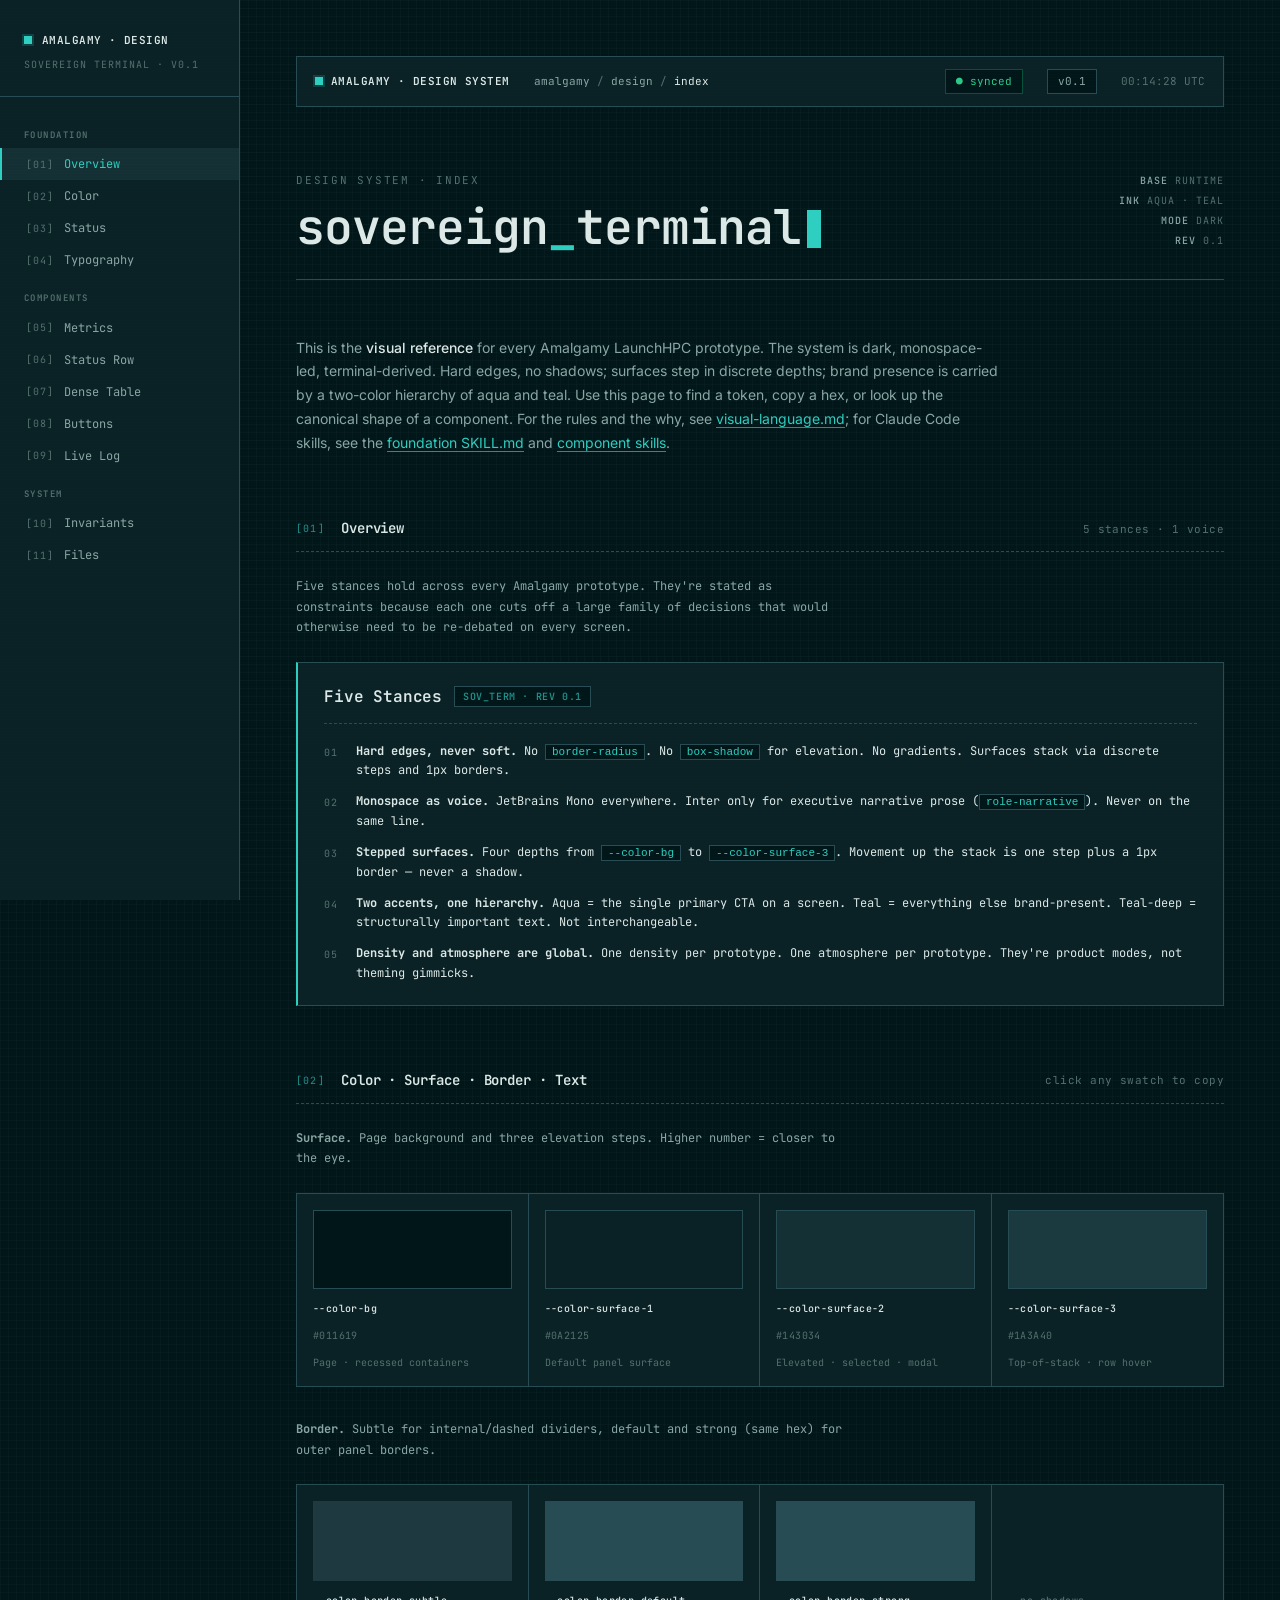
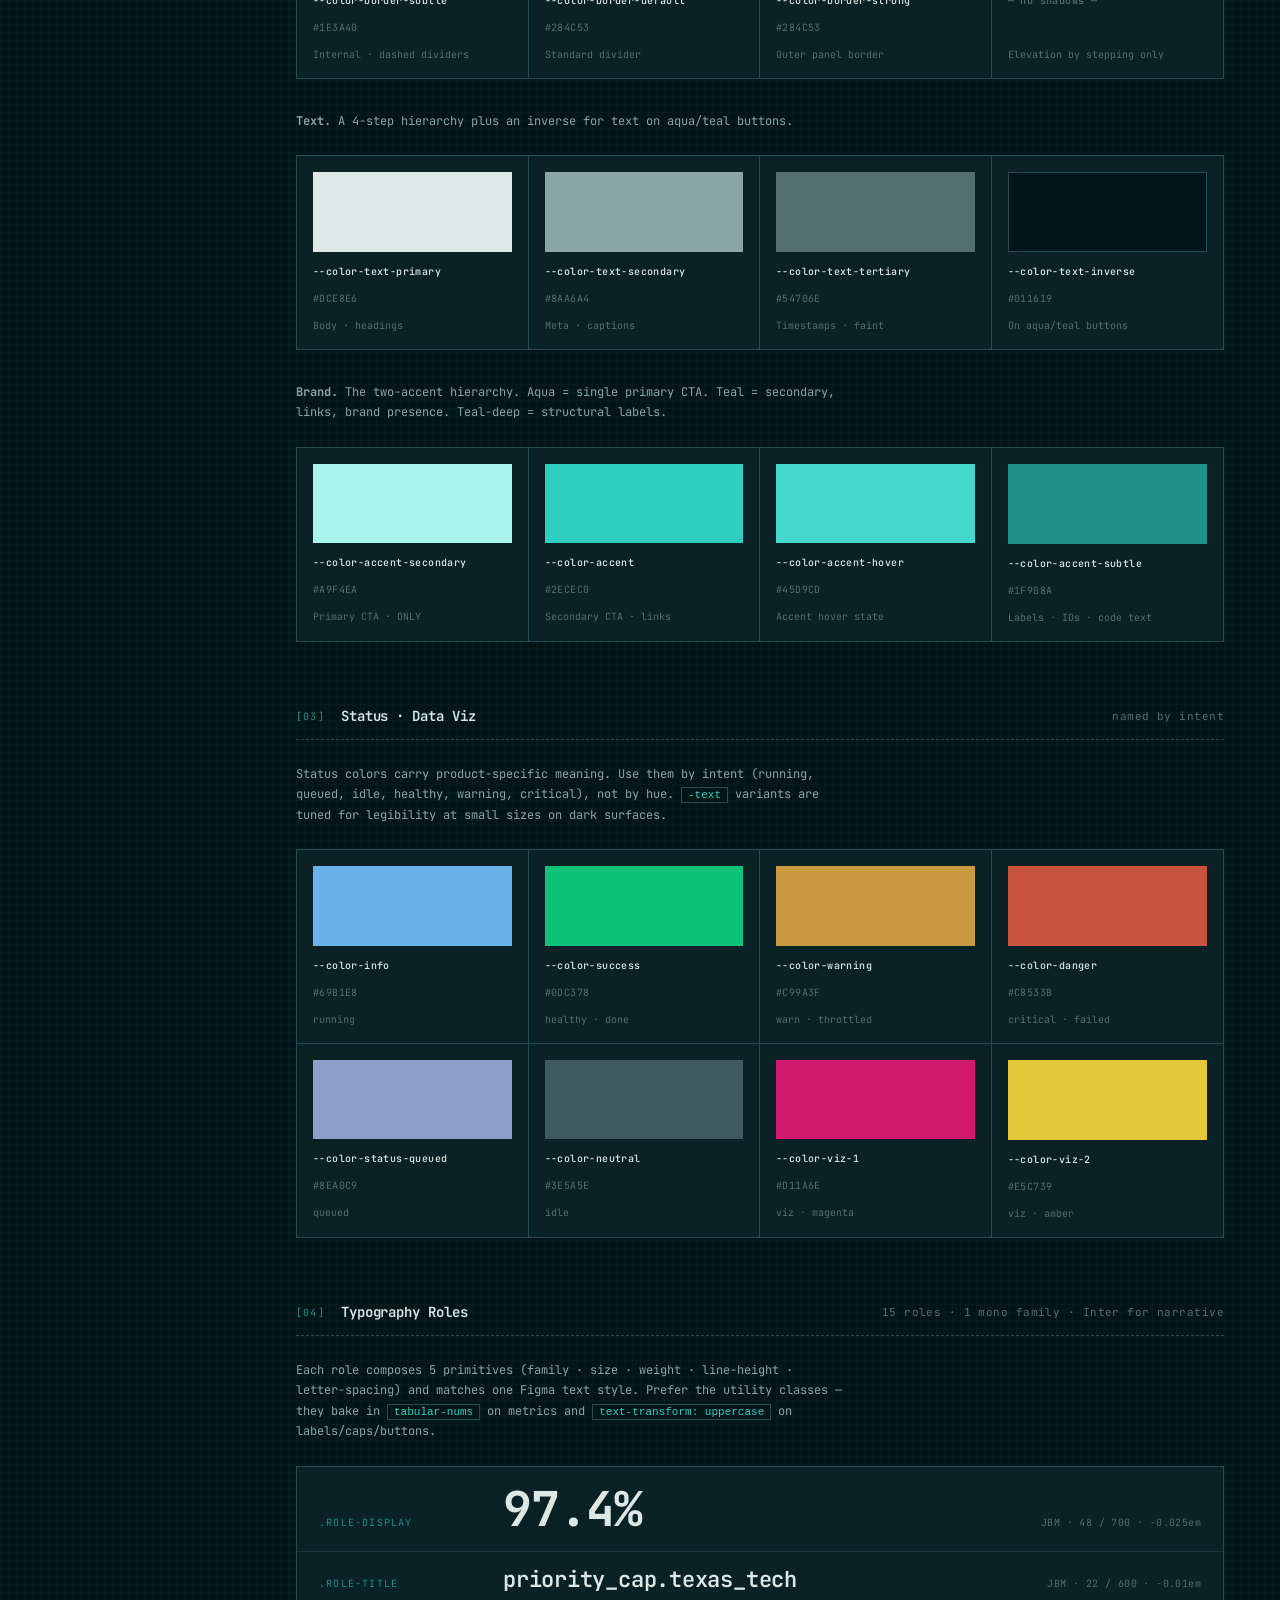
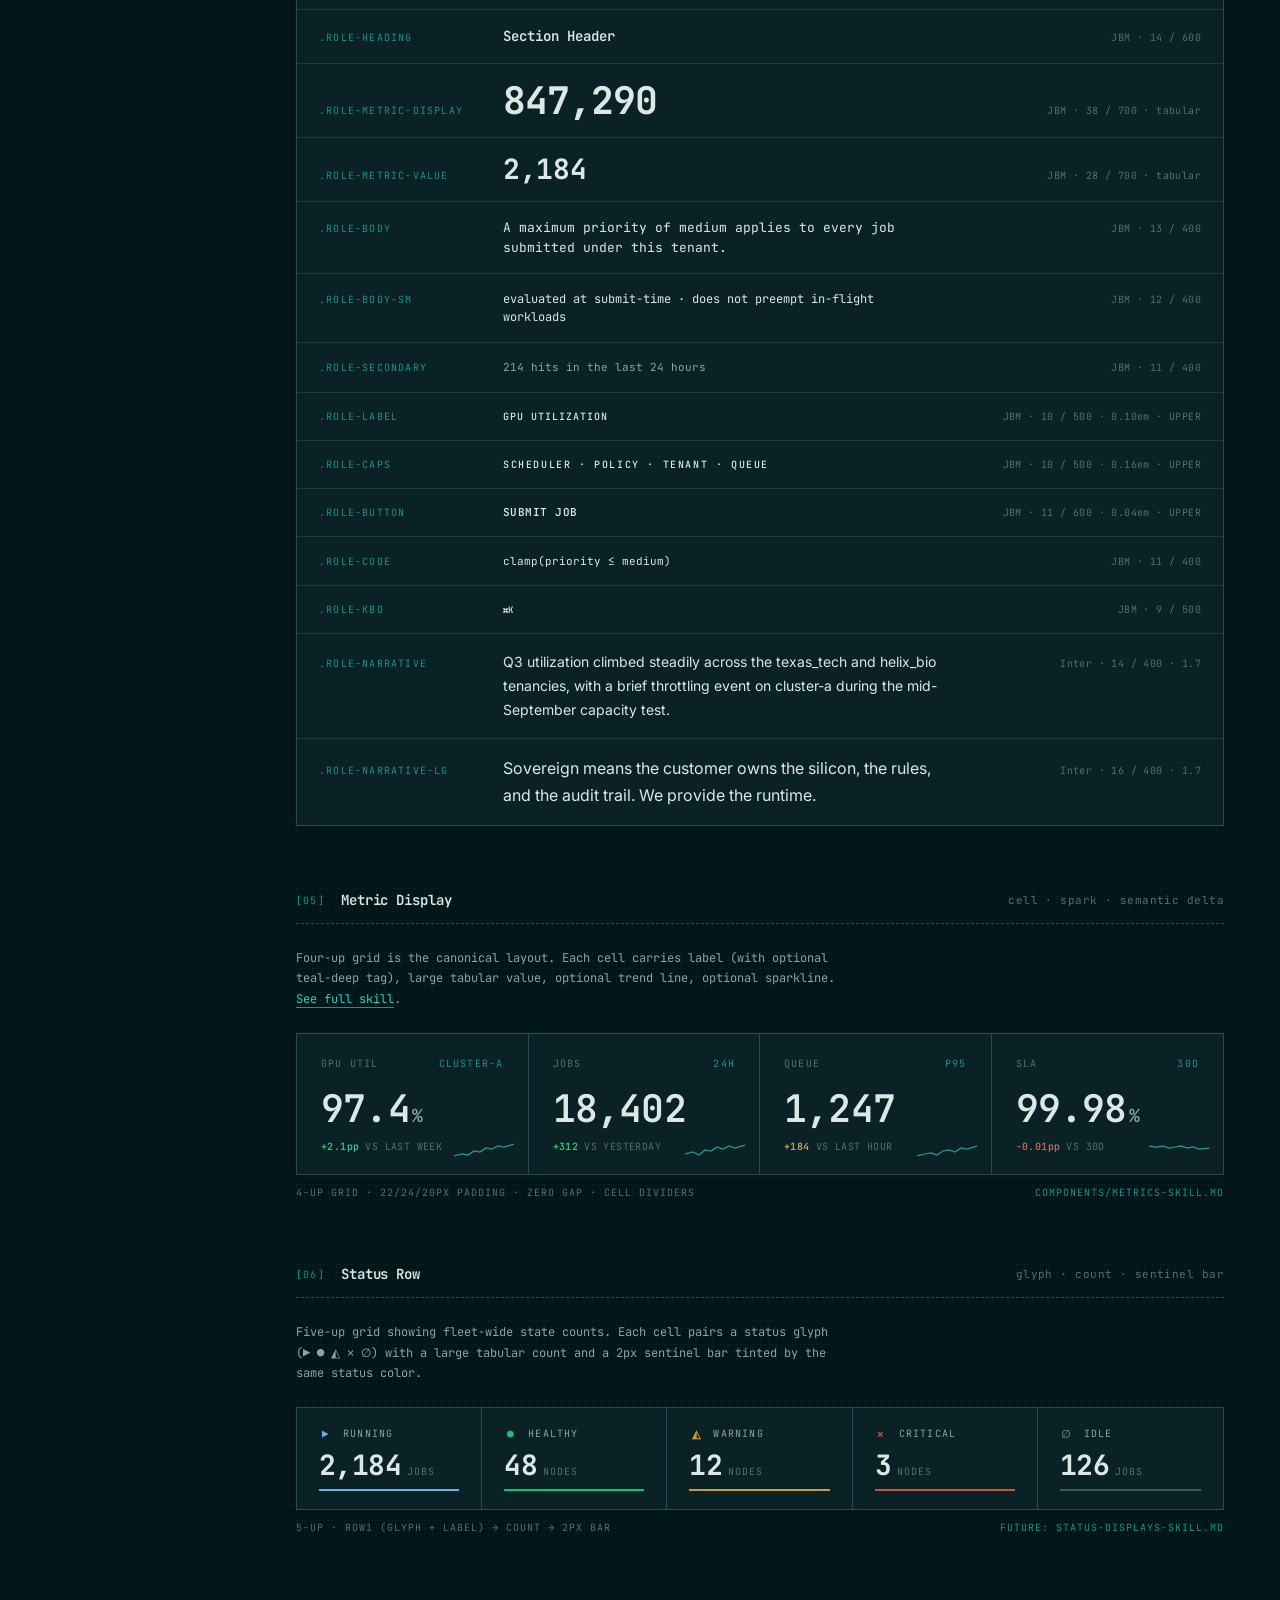
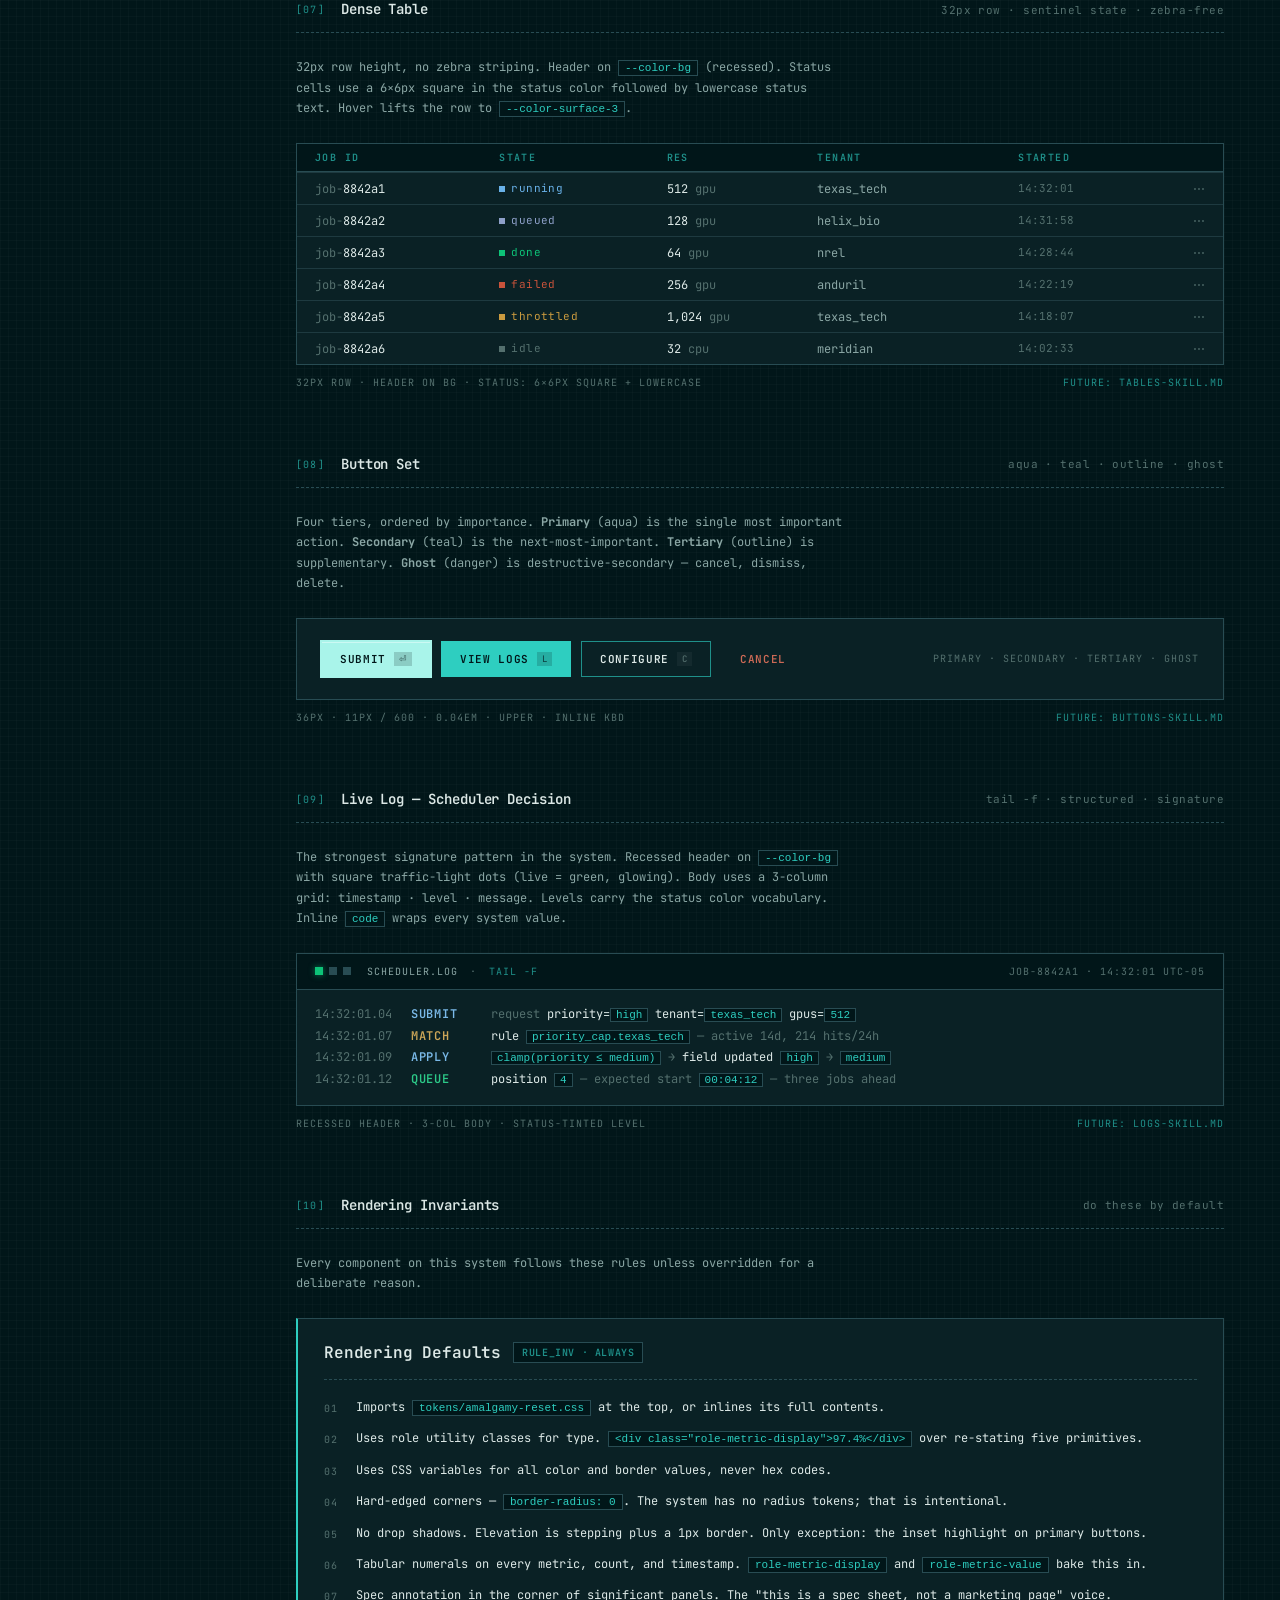
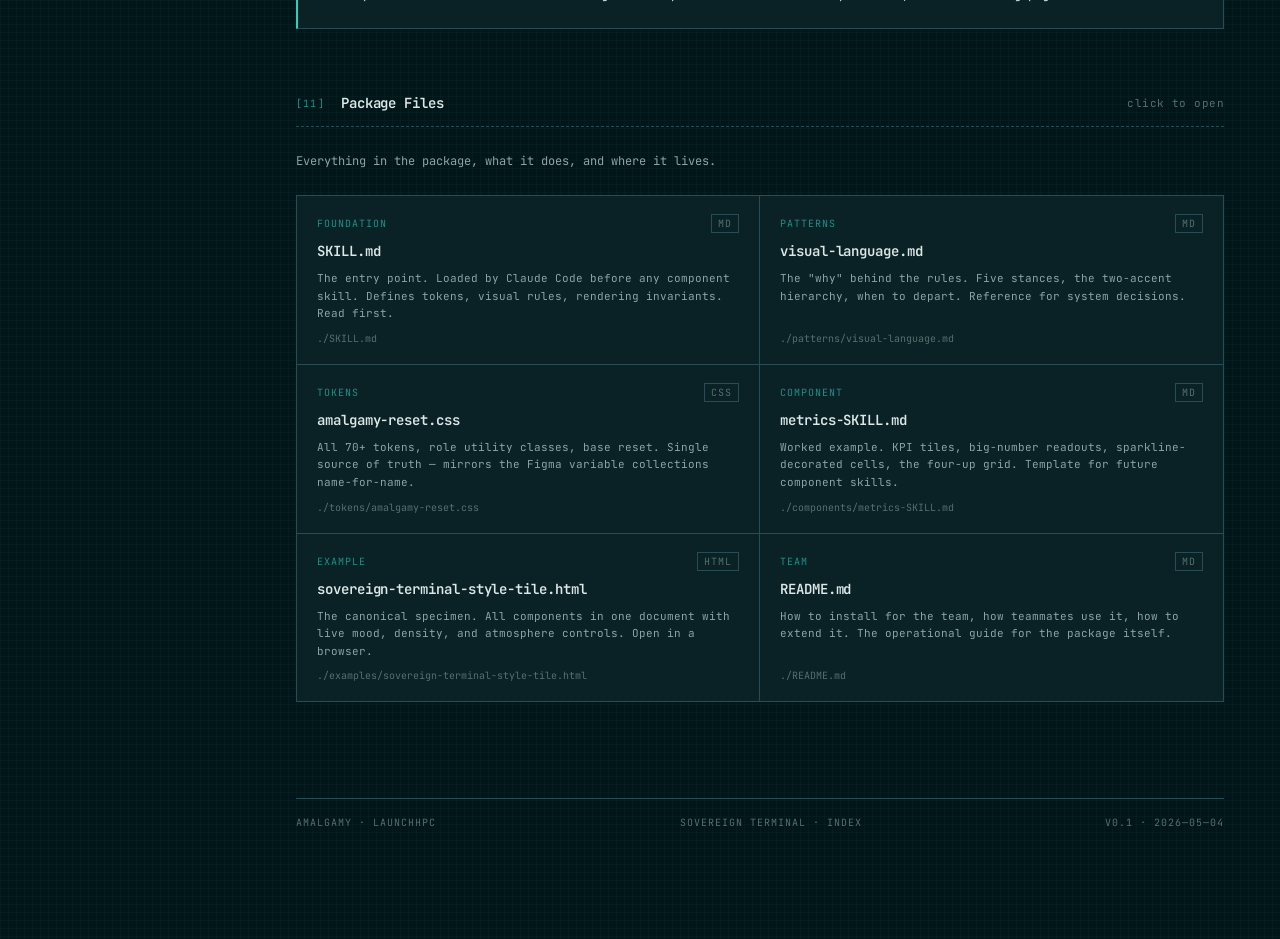
==== index.html @ dd6a2eab "Add files via upload" ====
<!doctype html>
<html lang="en">
<head>
<meta charset="utf-8"/>
<meta name="viewport" content="width=1440"/>
<title>Amalgamy · Design System Index</title>
<link rel="preconnect" href="https://fonts.googleapis.com">
<link rel="preconnect" href="https://fonts.gstatic.com" crossorigin>
<link href="https://fonts.googleapis.com/css2?family=JetBrains+Mono:wght@400;500;600;700&family=Inter:wght@400;500&display=swap" rel="stylesheet">
<style>
  /* ============================================================
   * AMALGAMY · DESIGN SYSTEM INDEX
   * Self-contained reference page. Mirrors tokens/amalgamy-reset.css
   * exactly so the page is itself a specimen of the system.
   * ============================================================ */

  :root {
    /* SURFACE */
    --color-bg:               #011619;
    --color-surface-1:        #0A2125;
    --color-surface-2:        #143034;
    --color-surface-3:        #1A3A40;

    /* BORDER */
    --color-border-subtle:    #1E3A40;
    --color-border-default:   #284C53;
    --color-border-strong:    #284C53;

    /* TEXT */
    --color-text-primary:     #DCE8E6;
    --color-text-secondary:   #8AA6A4;
    --color-text-tertiary:    #54706E;
    --color-text-faint:       #2A4448;
    --color-text-inverse:     #011619;

    /* BRAND */
    --color-accent:           #2ECEC0;
    --color-accent-hover:     #45D9CD;
    --color-accent-subtle:    #1F908A;
    --color-accent-secondary: #A9F4EA;

    /* STATUS */
    --color-success:          #0DC378;
    --color-success-text:     #2CC988;
    --color-warning:          #C99A3F;
    --color-warning-text:     #CCA658;
    --color-danger:           #C8533B;
    --color-danger-text:      #CB6955;
    --color-info:             #69B1E8;
    --color-info-text:        #7AB9E8;
    --color-status-queued:    #8EA0C9;
    --color-neutral:          #3E5A5E;
    --color-neutral-text:     #8AA6A4;

    /* VIZ */
    --color-viz-1:            #D11A6E;
    --color-viz-2:            #E5C739;
    --color-viz-3:            #9988C2;

    /* TYPOGRAPHY */
    --font-mono: 'JetBrains Mono', ui-monospace, SFMono-Regular, Menlo, monospace;
    --font-sans: 'Inter', system-ui, -apple-system, sans-serif;
  }

  *, *::before, *::after { box-sizing: border-box; }
  html, body { margin: 0; padding: 0; }
  body {
    background: var(--color-bg);
    color: var(--color-text-primary);
    font-family: var(--font-mono);
    font-size: 13px;
    line-height: 1.5;
    -webkit-font-smoothing: antialiased;
    font-variant-ligatures: none;
    background-image:
      linear-gradient(rgba(255,255,255,0.020) 1px, transparent 1px),
      linear-gradient(90deg, rgba(255,255,255,0.020) 1px, transparent 1px);
    background-size: 8px 8px;
  }

  /* Subtle scanline overlay */
  body::before {
    content: ""; position: fixed; inset: 0; pointer-events: none; z-index: 9998;
    background: repeating-linear-gradient(
      0deg,
      rgba(46,206,192,0.008) 0 1px,
      transparent 1px 3px
    );
    mix-blend-mode: screen;
  }

  /* ───────── LAYOUT ───────── */
  .page {
    display: grid;
    grid-template-columns: 240px 1fr;
    min-height: 100vh;
  }

  /* ───────── SIDE NAV ───────── */
  .nav {
    position: sticky; top: 0;
    height: 100vh;
    overflow-y: auto;
    background: var(--color-surface-1);
    border-right: 1px solid var(--color-border-strong);
    padding: 32px 0;
    z-index: 10;
  }
  .nav-mark {
    padding: 0 24px 24px;
    border-bottom: 1px solid var(--color-border-strong);
    margin-bottom: 16px;
  }
  .nav-mark .row {
    display: flex; align-items: center; gap: 10px;
    font-weight: 600; letter-spacing: 0.04em;
    color: var(--color-text-primary);
    font-size: 11px;
  }
  .nav-mark .row .dot {
    width: 8px; height: 8px;
    background: var(--color-accent);
    box-shadow: 0 0 0 2px rgba(46,206,192,0.18);
  }
  .nav-mark .sub {
    margin-top: 8px;
    font-size: 10px;
    color: var(--color-text-tertiary);
    letter-spacing: 0.10em; text-transform: uppercase;
  }

  .nav-section {
    padding: 16px 24px 6px;
    font-size: 9px;
    color: var(--color-text-tertiary);
    letter-spacing: 0.16em;
    text-transform: uppercase;
    font-weight: 600;
  }
  .nav a {
    display: flex; align-items: center; gap: 10px;
    padding: 7px 24px;
    color: var(--color-text-secondary);
    font-size: 12px;
    text-decoration: none;
    letter-spacing: 0;
    border-left: 2px solid transparent;
  }
  .nav a:hover { color: var(--color-text-primary); background: var(--color-surface-2); }
  .nav a.active {
    color: var(--color-accent);
    border-left-color: var(--color-accent);
    background: var(--color-surface-2);
  }
  .nav a .num {
    color: var(--color-text-tertiary);
    font-size: 10px;
    letter-spacing: 0.10em;
  }
  .nav a:hover .num { color: var(--color-accent-subtle); }

  /* ───────── MAIN ───────── */
  .main { min-width: 0; }
  .container { max-width: 1100px; padding: 56px 56px 96px; }

  /* ───────── STATUS BAR ───────── */
  .statusbar {
    display: grid;
    grid-template-columns: auto 1fr auto auto auto;
    gap: 24px;
    align-items: center;
    padding: 12px 18px;
    background: var(--color-surface-1);
    border: 1px solid var(--color-border-strong);
    margin-bottom: 32px;
    font-size: 11px;
    color: var(--color-text-secondary);
  }
  .statusbar .mark {
    display: inline-flex; align-items: center; gap: 8px;
    color: var(--color-text-primary); font-weight: 600;
    letter-spacing: 0.04em;
  }
  .statusbar .mark .dot {
    width: 8px; height: 8px;
    background: var(--color-accent);
    box-shadow: 0 0 0 2px rgba(46,206,192,0.18);
  }
  .statusbar .path { color: var(--color-text-secondary); }
  .statusbar .path .sep { color: var(--color-text-tertiary); }
  .statusbar .path .active { color: var(--color-text-primary); }
  .statusbar .pill {
    padding: 3px 10px;
    background: var(--color-bg);
    border: 1px solid var(--color-border-strong);
    color: var(--color-text-secondary);
  }
  .statusbar .pill.ok {
    color: var(--color-success-text);
    border-color: rgba(13,195,120,0.35);
  }
  .statusbar .ts {
    color: var(--color-text-tertiary);
    font-variant-numeric: tabular-nums;
  }

  /* ───────── MASTHEAD ───────── */
  .masthead {
    display: grid;
    grid-template-columns: 1fr auto;
    gap: 32px;
    align-items: end;
    padding: 32px 0 28px;
    border-bottom: 1px solid var(--color-border-strong);
    margin-bottom: 56px;
  }
  .masthead .label {
    font-size: 11px; color: var(--color-text-tertiary);
    letter-spacing: 0.16em; text-transform: uppercase;
    margin-bottom: 14px;
  }
  .masthead h1 {
    margin: 0;
    font-size: 48px; line-height: 1; font-weight: 600;
    letter-spacing: -0.02em;
    color: var(--color-text-primary);
    font-family: var(--font-mono);
  }
  .masthead h1 .accent { color: var(--color-accent); }
  .masthead h1 .cursor {
    display: inline-block; width: 14px; height: 38px;
    background: var(--color-accent); margin-left: 6px;
    vertical-align: -4px;
    animation: blink 1s steps(1) infinite;
  }
  @keyframes blink { 50% { opacity: 0; } }
  .masthead .meta {
    text-align: right;
    font-size: 10px; color: var(--color-text-tertiary);
    letter-spacing: 0.10em; text-transform: uppercase;
    line-height: 2;
  }
  .masthead .meta b { color: var(--color-text-secondary); font-weight: 500; }

  .lede {
    max-width: 78ch;
    font-family: var(--font-sans);
    font-size: 14px;
    line-height: 1.7;
    color: var(--color-text-secondary);
    margin: 0 0 56px;
  }
  .lede strong {
    color: var(--color-text-primary);
    font-weight: 500;
  }
  .lede a {
    color: var(--color-accent);
    text-decoration: none;
    border-bottom: 1px solid var(--color-accent-subtle);
  }
  .lede a:hover { border-bottom-color: var(--color-accent); }

  /* ───────── SECTIONS ───────── */
  .sec { margin-top: 64px; scroll-margin-top: 24px; }
  .sec-head {
    display: grid;
    grid-template-columns: auto auto 1fr auto;
    gap: 16px; align-items: center;
    margin-bottom: 24px;
    padding-bottom: 12px;
    border-bottom: 1px dashed var(--color-border-default);
  }
  .sec-head .num {
    font-size: 10px;
    color: var(--color-accent-subtle);
    letter-spacing: 0.12em;
  }
  .sec-head .name {
    font-size: 14px; font-weight: 600;
    color: var(--color-text-primary);
    letter-spacing: -0.005em;
  }
  .sec-head .desc {
    font-size: 11px;
    color: var(--color-text-tertiary);
    text-align: right;
    letter-spacing: 0.04em;
  }

  .note {
    font-size: 12px;
    color: var(--color-text-secondary);
    line-height: 1.7;
    max-width: 78ch;
    margin: 0 0 24px;
  }
  .note code {
    color: var(--color-accent);
    background: var(--color-bg);
    border: 1px solid var(--color-border-strong);
    padding: 1px 6px;
    font-size: 11px;
  }
  .note + .note { margin-top: -16px; }

  /* ───────── TOKEN GRIDS ───────── */
  .swatches {
    display: grid;
    grid-template-columns: repeat(4, 1fr);
    gap: 0;
    border: 1px solid var(--color-border-strong);
  }
  .sw {
    padding: 16px;
    background: var(--color-surface-1);
    border-right: 1px solid var(--color-border-strong);
    border-bottom: 1px solid var(--color-border-strong);
    display: flex; flex-direction: column; gap: 12px;
    cursor: pointer;
    transition: background 100ms;
    position: relative;
  }
  .sw:hover { background: var(--color-surface-2); }
  .sw:nth-child(4n) { border-right: none; }
  .sw .sq {
    width: 100%;
    aspect-ratio: 5/2;
  }
  .sw.bordered .sq {
    outline: 1px solid var(--color-border-strong);
    outline-offset: -1px;
  }
  .sw .var {
    font-size: 10px;
    color: var(--color-text-primary);
    letter-spacing: 0.04em;
    font-weight: 500;
    word-break: break-all;
  }
  .sw .hex {
    font-size: 10px;
    color: var(--color-text-tertiary);
    font-variant-numeric: tabular-nums;
    letter-spacing: 0.04em;
  }
  .sw .hint {
    font-size: 10px;
    color: var(--color-text-tertiary);
    line-height: 1.5;
  }
  .sw .copied {
    position: absolute;
    top: 8px; right: 8px;
    font-size: 9px;
    color: var(--color-accent);
    letter-spacing: 0.10em;
    text-transform: uppercase;
    opacity: 0;
    transition: opacity 200ms;
  }
  .sw.flash .copied { opacity: 1; }

  /* Trim trailing borders for the bottom row of each grid */
  .swatches[data-rows="2"] .sw:nth-last-child(-n+4) { border-bottom: none; }
  .swatches[data-rows="3"] .sw:nth-last-child(-n+4) { border-bottom: none; }
  .swatches[data-rows="auto"] .sw:nth-last-child(-n+4) { border-bottom: none; }

  /* ───────── TYPE TABLE ───────── */
  .type-grid {
    border: 1px solid var(--color-border-strong);
    background: var(--color-surface-1);
  }
  .type-row {
    display: grid;
    grid-template-columns: 160px 1fr 240px;
    gap: 24px;
    padding: 16px 22px;
    border-bottom: 1px solid var(--color-border-subtle);
    align-items: baseline;
  }
  .type-row:last-child { border-bottom: none; }
  .type-row .role {
    font-size: 10px;
    color: var(--color-accent-subtle);
    letter-spacing: 0.12em;
    text-transform: uppercase;
  }
  .type-row .spec {
    font-size: 10px;
    color: var(--color-text-tertiary);
    text-align: right;
    letter-spacing: 0.04em;
  }
  .role-display     { font-family: var(--font-mono); font-size: 48px; font-weight: 700; line-height: 1.1; letter-spacing: -0.025em; font-variant-numeric: tabular-nums; }
  .role-title       { font-family: var(--font-mono); font-size: 22px; font-weight: 600; line-height: 1.1; letter-spacing: -0.01em; }
  .role-heading     { font-family: var(--font-mono); font-size: 14px; font-weight: 600; line-height: 1.5; }
  .role-body        { font-family: var(--font-mono); font-size: 13px; font-weight: 400; line-height: 1.5; }
  .role-body-sm     { font-family: var(--font-mono); font-size: 12px; font-weight: 400; line-height: 1.5; }
  .role-secondary   { font-family: var(--font-mono); font-size: 11px; font-weight: 400; line-height: 1.5; color: var(--color-text-secondary); }
  .role-metric-display { font-family: var(--font-mono); font-size: 38px; font-weight: 700; line-height: 1.1; letter-spacing: -0.025em; font-variant-numeric: tabular-nums; }
  .role-metric-value   { font-family: var(--font-mono); font-size: 28px; font-weight: 700; line-height: 1.1; letter-spacing: -0.01em; font-variant-numeric: tabular-nums; }
  .role-label       { font-family: var(--font-mono); font-size: 10px; font-weight: 500; line-height: 1.5; letter-spacing: 0.10em; text-transform: uppercase; }
  .role-caps        { font-family: var(--font-mono); font-size: 10px; font-weight: 500; line-height: 1.5; letter-spacing: 0.16em; text-transform: uppercase; }
  .role-button      { font-family: var(--font-mono); font-size: 11px; font-weight: 600; line-height: 1.1; letter-spacing: 0.04em; text-transform: uppercase; }
  .role-code        { font-family: var(--font-mono); font-size: 11px; font-weight: 400; line-height: 1.5; }
  .role-kbd         { font-family: var(--font-mono); font-size: 9px;  font-weight: 500; line-height: 1.1; }
  .role-narrative   { font-family: var(--font-sans); font-size: 14px; font-weight: 400; line-height: 1.7; }
  .role-narrative-lg{ font-family: var(--font-sans); font-size: 16px; font-weight: 400; line-height: 1.7; }

  /* ───────── COMPONENT SHOWCASE ───────── */
  .panel {
    border: 1px solid var(--color-border-strong);
    background: var(--color-surface-1);
  }
  .panel-frame {
    position: relative;
    margin-bottom: 32px;
  }
  .panel-spec {
    margin-top: 10px;
    display: flex;
    justify-content: space-between;
    font-size: 10px;
    color: var(--color-text-tertiary);
    letter-spacing: 0.10em;
    text-transform: uppercase;
  }
  .panel-spec .right {
    color: var(--color-accent-subtle);
  }

  /* Metric grid */
  .metric-grid {
    display: grid;
    grid-template-columns: repeat(4, 1fr);
    gap: 0;
    border: 1px solid var(--color-border-strong);
  }
  .metric-cell {
    padding: 22px 24px 20px;
    border-right: 1px solid var(--color-border-strong);
    background: var(--color-surface-1);
    position: relative;
  }
  .metric-cell:last-child { border-right: none; }
  .metric-cell .lbl {
    font-size: 10px; color: var(--color-text-tertiary);
    letter-spacing: 0.12em; text-transform: uppercase;
    margin-bottom: 18px;
    display: flex; justify-content: space-between;
  }
  .metric-cell .lbl .tag { color: var(--color-accent-subtle); }
  .metric-cell .val {
    font-size: 38px; font-weight: 600; line-height: 1;
    color: var(--color-text-primary);
    font-variant-numeric: tabular-nums;
    letter-spacing: -0.02em;
  }
  .metric-cell .val .u {
    font-size: 18px; color: var(--color-text-secondary);
    margin-left: 2px;
  }
  .metric-cell .trend {
    margin-top: 12px;
    font-size: 10px;
    color: var(--color-text-tertiary);
    display: flex; gap: 6px; align-items: center;
    letter-spacing: 0.04em;
  }
  .metric-cell .delta { font-weight: 600; }
  .metric-cell .delta.up { color: var(--color-success-text); }
  .metric-cell .delta.dn { color: var(--color-danger-text); }
  .metric-cell .delta.warn { color: var(--color-warning-text); }
  .metric-cell .spark {
    position: absolute; right: 14px; bottom: 14px;
    width: 60px; height: 18px;
  }
  .metric-cell .spark path {
    fill: none; stroke: var(--color-accent);
    stroke-width: 1.25; opacity: 0.7;
  }

  /* Status row */
  .statrow {
    display: grid;
    grid-template-columns: repeat(5, 1fr);
    border: 1px solid var(--color-border-strong);
    background: var(--color-surface-1);
  }
  .stat {
    padding: 18px 22px;
    border-right: 1px solid var(--color-border-strong);
    display: flex; flex-direction: column; gap: 10px;
  }
  .stat:last-child { border-right: none; }
  .stat .row1 {
    display: flex; align-items: center; gap: 10px;
    font-size: 10px; color: var(--color-text-secondary);
    letter-spacing: 0.12em; text-transform: uppercase;
  }
  .stat .glyph {
    width: 14px; height: 14px;
    display: inline-flex; align-items: center; justify-content: center;
    font-weight: 700; font-size: 11px;
  }
  .stat.run .glyph  { color: var(--color-info); }
  .stat.ok .glyph   { color: var(--color-success); }
  .stat.warn .glyph { color: var(--color-warning); }
  .stat.crit .glyph { color: var(--color-danger); }
  .stat.idle .glyph { color: var(--color-text-tertiary); }
  .stat .count {
    font-size: 28px; font-weight: 700;
    line-height: 1; letter-spacing: -0.02em;
    font-variant-numeric: tabular-nums;
    color: var(--color-text-primary);
    display: flex; align-items: baseline; gap: 6px;
  }
  .stat .count .u {
    font-size: 10px; color: var(--color-text-tertiary);
    letter-spacing: 0.10em; text-transform: uppercase;
    font-weight: 400;
  }
  .stat .bar { height: 2px; width: 100%; background: var(--color-neutral); }
  .stat.run .bar  { background: var(--color-info); }
  .stat.ok .bar   { background: var(--color-success); }
  .stat.warn .bar { background: var(--color-warning); }
  .stat.crit .bar { background: var(--color-danger); }

  /* Table */
  .table { border: 1px solid var(--color-border-strong); }
  .thead, .trow {
    display: grid;
    grid-template-columns: 1.1fr 1fr 0.9fr 1.2fr 0.9fr 36px;
    align-items: center;
    padding: 0 18px;
    height: 32px;
    background: var(--color-surface-1);
  }
  .thead {
    background: var(--color-bg);
    color: var(--color-accent-subtle);
    font-size: 10px;
    letter-spacing: 0.14em;
    text-transform: uppercase;
    font-weight: 600;
    height: 28px;
    border-bottom: 1px solid var(--color-border-strong);
  }
  .trow {
    border-top: 1px solid var(--color-border-subtle);
    font-size: 12px;
    transition: background 100ms;
  }
  .trow:first-child { border-top: none; }
  .trow:hover { background: var(--color-surface-3); }
  .cell-id { color: var(--color-text-primary); font-size: 12px; }
  .cell-id .pre { color: var(--color-text-tertiary); }
  .cell-st {
    font-size: 11px;
    color: var(--color-info);
    letter-spacing: 0.04em;
    display: flex; align-items: center; gap: 6px;
  }
  .cell-st::before {
    content: ""; width: 6px; height: 6px; background: currentColor;
  }
  .cell-st.ok    { color: var(--color-success); }
  .cell-st.warn  { color: var(--color-warning); }
  .cell-st.crit  { color: var(--color-danger); }
  .cell-st.queue { color: var(--color-status-queued); }
  .cell-st.idle  { color: var(--color-text-tertiary); }
  .cell-res { color: var(--color-text-primary); font-variant-numeric: tabular-nums; font-size: 12px; }
  .cell-res .u { color: var(--color-text-tertiary); }
  .cell-ten { color: var(--color-text-secondary); font-size: 12px; }
  .cell-ts { color: var(--color-text-tertiary); font-size: 11px; font-variant-numeric: tabular-nums; }
  .cell-more { color: var(--color-text-tertiary); text-align: right; }

  /* Buttons */
  .button-row {
    display: flex; gap: 10px; align-items: center;
    flex-wrap: wrap;
    padding: 22px 24px;
    background: var(--color-surface-1);
    border: 1px solid var(--color-border-strong);
  }
  .btn {
    display: inline-flex; align-items: center; gap: 8px;
    height: 36px; padding: 0 18px;
    font-family: var(--font-mono);
    font-size: 11px; font-weight: 600;
    letter-spacing: 0.06em; text-transform: uppercase;
    cursor: pointer;
    border: 1px solid transparent;
    background: transparent;
    color: var(--color-text-primary);
  }
  .btn.primary {
    background: var(--color-accent-secondary);
    color: var(--color-text-inverse);
    box-shadow: 0 0 0 1px var(--color-accent-secondary), inset 0 1px 0 rgba(255,255,255,0.4);
  }
  .btn.primary:hover { background: #C0FCEF; }
  .btn.secondary {
    color: var(--color-text-inverse);
    background: var(--color-accent);
  }
  .btn.secondary:hover { background: var(--color-accent-hover); }
  .btn.tertiary {
    color: var(--color-text-primary);
    background: transparent;
    border: 1px solid var(--color-accent-subtle);
  }
  .btn.tertiary:hover { background: rgba(31,144,138,0.12); }
  .btn.ghost {
    color: var(--color-danger-text);
    background: transparent;
  }
  .btn.ghost:hover { background: rgba(200,83,59,0.10); }
  .btn kbd {
    font-family: var(--font-mono);
    font-size: 9px; font-weight: 500;
    color: rgba(1,22,25,0.65);
    background: rgba(1,22,25,0.18);
    padding: 1px 5px;
    letter-spacing: 0;
  }
  .btn.tertiary kbd, .btn.ghost kbd {
    color: var(--color-text-tertiary);
    background: rgba(255,255,255,0.04);
  }
  .btn-spec {
    margin-left: auto;
    font-size: 10px;
    color: var(--color-text-tertiary);
    letter-spacing: 0.10em; text-transform: uppercase;
  }

  /* Live log (signature) */
  .log {
    background: var(--color-surface-1);
    border: 1px solid var(--color-border-strong);
    overflow: hidden;
  }
  .log-head {
    display: flex; align-items: center; gap: 12px;
    padding: 10px 18px;
    background: var(--color-bg);
    border-bottom: 1px solid var(--color-border-strong);
    font-size: 10px;
    color: var(--color-text-secondary);
    letter-spacing: 0.10em; text-transform: uppercase;
  }
  .log-head .traffic { display: flex; gap: 6px; margin-right: 4px; }
  .log-head .traffic span {
    width: 8px; height: 8px;
    background: var(--color-border-strong);
  }
  .log-head .traffic span.live {
    background: var(--color-success);
    box-shadow: 0 0 6px rgba(13,195,120,0.6);
  }
  .log-head .right { margin-left: auto; color: var(--color-text-tertiary); }
  .log-head .accent { color: var(--color-accent-subtle); }
  .log-body {
    padding: 14px 18px;
    font-size: 12px; line-height: 1.8;
    color: var(--color-text-primary);
  }
  .log-line {
    display: grid;
    grid-template-columns: 80px 64px 1fr;
    gap: 16px;
  }
  .log-line .t {
    color: var(--color-text-tertiary);
    font-variant-numeric: tabular-nums;
  }
  .log-line .lvl {
    color: var(--color-text-secondary);
    letter-spacing: 0.06em;
    font-weight: 600;
  }
  .log-line.info .lvl { color: var(--color-info-text); }
  .log-line.warn .lvl { color: var(--color-warning-text); }
  .log-line.ok .lvl   { color: var(--color-success-text); }
  .log-line.crit .lvl { color: var(--color-danger-text); }
  .log-line .msg { color: var(--color-text-primary); }
  .log-line .msg .k { color: var(--color-accent-subtle); }
  .log-line .msg code {
    color: var(--color-accent);
    background: var(--color-bg);
    border: 1px solid var(--color-border-strong);
    padding: 0 5px; font-size: 11px;
  }
  .log-line .msg .muted { color: var(--color-text-tertiary); }

  /* ───────── DOC LINKS / FILE GRID ───────── */
  .files {
    display: grid;
    grid-template-columns: repeat(2, 1fr);
    gap: 0;
    border: 1px solid var(--color-border-strong);
  }
  .file {
    padding: 18px 20px;
    background: var(--color-surface-1);
    border-right: 1px solid var(--color-border-strong);
    border-bottom: 1px solid var(--color-border-strong);
    display: flex; flex-direction: column; gap: 8px;
    text-decoration: none;
    color: inherit;
    transition: background 100ms;
  }
  .file:hover { background: var(--color-surface-2); }
  .file:nth-child(2n) { border-right: none; }
  .file:nth-last-child(-n+2) { border-bottom: none; }
  .file .head {
    display: flex; justify-content: space-between; align-items: center;
    font-size: 10px;
    color: var(--color-accent-subtle);
    letter-spacing: 0.10em; text-transform: uppercase;
  }
  .file .head .ext {
    color: var(--color-text-tertiary);
    border: 1px solid var(--color-border-default);
    padding: 1px 6px;
  }
  .file .name {
    font-size: 14px; font-weight: 600;
    color: var(--color-text-primary);
    letter-spacing: -0.005em;
  }
  .file .desc {
    font-size: 11px;
    color: var(--color-text-secondary);
    line-height: 1.6;
    flex: 1;
  }
  .file .path {
    font-size: 10px;
    color: var(--color-text-tertiary);
    font-variant-numeric: tabular-nums;
  }

  /* ───────── RULES BOX ───────── */
  .rules {
    background: var(--color-surface-1);
    border: 1px solid var(--color-border-strong);
    border-left: 2px solid var(--color-accent);
    padding: 22px 26px;
  }
  .rules-head {
    display: flex; align-items: center; gap: 12px;
    margin-bottom: 18px;
    padding-bottom: 14px;
    border-bottom: 1px dashed var(--color-border-default);
    font-size: 16px; font-weight: 600;
    color: var(--color-text-primary);
    letter-spacing: -0.01em;
  }
  .rules-head .id {
    font-size: 10px;
    color: var(--color-accent-subtle);
    letter-spacing: 0.06em;
    padding: 2px 8px;
    background: var(--color-bg);
    border: 1px solid var(--color-border-strong);
  }
  .rules-list {
    display: grid;
    grid-template-columns: auto 1fr;
    column-gap: 18px;
    row-gap: 12px;
    font-size: 12px;
  }
  .rules-list .k {
    color: var(--color-text-tertiary);
    text-transform: uppercase;
    letter-spacing: 0.10em;
    font-size: 10px;
    padding-top: 3px;
  }
  .rules-list .v { color: var(--color-text-primary); line-height: 1.6; }
  .rules-list .v code {
    color: var(--color-accent);
    background: var(--color-bg);
    border: 1px solid var(--color-border-strong);
    padding: 1px 6px;
    font-size: 11px;
  }

  /* ───────── FOOTER ───────── */
  footer {
    margin-top: 96px;
    padding: 16px 0;
    border-top: 1px solid var(--color-border-strong);
    display: flex; justify-content: space-between;
    font-size: 10px;
    color: var(--color-text-tertiary);
    letter-spacing: 0.10em; text-transform: uppercase;
  }

  /* ───────── RESPONSIVE FALLBACK ───────── */
  @media (max-width: 980px) {
    .page { grid-template-columns: 1fr; }
    .nav { position: relative; height: auto; }
    .container { padding: 32px 24px 64px; }
    .metric-grid { grid-template-columns: repeat(2, 1fr); }
    .metric-cell:nth-child(2) { border-right: none; }
    .metric-cell:nth-child(-n+2) { border-bottom: 1px solid var(--color-border-strong); }
    .statrow { grid-template-columns: repeat(2, 1fr); }
    .stat { border-right: 1px solid var(--color-border-strong); border-bottom: 1px solid var(--color-border-strong); }
    .stat:nth-child(2n) { border-right: none; }
    .swatches { grid-template-columns: repeat(2, 1fr); }
    .sw:nth-child(2n) { border-right: none; }
    .files { grid-template-columns: 1fr; }
    .file { border-right: none; }
  }
</style>
</head>
<body>

<div class="page">

  <!-- ═══════════════ NAV ═══════════════ -->
  <aside class="nav">
    <div class="nav-mark">
      <div class="row"><span class="dot"></span>AMALGAMY · DESIGN</div>
      <div class="sub">Sovereign Terminal · v0.1</div>
    </div>

    <div class="nav-section">Foundation</div>
    <a href="#overview"><span class="num">[01]</span>Overview</a>
    <a href="#color"><span class="num">[02]</span>Color</a>
    <a href="#status-color"><span class="num">[03]</span>Status</a>
    <a href="#typography"><span class="num">[04]</span>Typography</a>

    <div class="nav-section">Components</div>
    <a href="#metrics"><span class="num">[05]</span>Metrics</a>
    <a href="#status-row"><span class="num">[06]</span>Status Row</a>
    <a href="#table"><span class="num">[07]</span>Dense Table</a>
    <a href="#buttons"><span class="num">[08]</span>Buttons</a>
    <a href="#log"><span class="num">[09]</span>Live Log</a>

    <div class="nav-section">System</div>
    <a href="#rules"><span class="num">[10]</span>Invariants</a>
    <a href="#files"><span class="num">[11]</span>Files</a>
  </aside>

  <!-- ═══════════════ MAIN ═══════════════ -->
  <main class="main">
    <div class="container">

      <!-- STATUS BAR -->
      <div class="statusbar">
        <span class="mark"><span class="dot"></span>AMALGAMY · DESIGN SYSTEM</span>
        <span class="path">amalgamy <span class="sep">/</span> design <span class="sep">/</span> <span class="active">index</span></span>
        <span class="pill ok">● synced</span>
        <span class="pill">v0.1</span>
        <span class="ts" id="clock">—</span>
      </div>

      <!-- MASTHEAD -->
      <header class="masthead">
        <div>
          <div class="label">Design System · Index</div>
          <h1>sovereign<span class="accent">_</span>terminal<span class="cursor"></span></h1>
        </div>
        <div class="meta">
          <div><b>BASE</b> RUNTIME</div>
          <div><b>INK</b> AQUA · TEAL</div>
          <div><b>MODE</b> DARK</div>
          <div><b>REV</b> 0.1</div>
        </div>
      </header>

      <p class="lede">
        This is the <strong>visual reference</strong> for every Amalgamy LaunchHPC prototype. The system is dark, monospace-led, terminal-derived. Hard edges, no shadows; surfaces step in discrete depths; brand presence is carried by a two-color hierarchy of aqua and teal. Use this page to find a token, copy a hex, or look up the canonical shape of a component. For the rules and the why, see <a href="patterns/visual-language.md">visual-language.md</a>; for Claude Code skills, see the <a href="SKILL.md">foundation SKILL.md</a> and <a href="components/metrics-SKILL.md">component skills</a>.
      </p>

      <!-- ═══ [01] OVERVIEW ═══ -->
      <section class="sec" id="overview">
        <div class="sec-head">
          <span class="num">[01]</span>
          <span class="name">Overview</span><span></span>
          <span class="desc">5 stances · 1 voice</span>
        </div>

        <p class="note">
          Five stances hold across every Amalgamy prototype. They're stated as constraints because each one cuts off a large family of decisions that would otherwise need to be re-debated on every screen.
        </p>

        <div class="rules">
          <div class="rules-head">
            Five Stances
            <span class="id">SOV_TERM · REV 0.1</span>
          </div>
          <div class="rules-list">
            <span class="k">01</span><span class="v"><strong>Hard edges, never soft.</strong> No <code>border-radius</code>. No <code>box-shadow</code> for elevation. No gradients. Surfaces stack via discrete steps and 1px borders.</span>
            <span class="k">02</span><span class="v"><strong>Monospace as voice.</strong> JetBrains Mono everywhere. Inter only for executive narrative prose (<code>role-narrative</code>). Never on the same line.</span>
            <span class="k">03</span><span class="v"><strong>Stepped surfaces.</strong> Four depths from <code>--color-bg</code> to <code>--color-surface-3</code>. Movement up the stack is one step plus a 1px border — never a shadow.</span>
            <span class="k">04</span><span class="v"><strong>Two accents, one hierarchy.</strong> Aqua = the single primary CTA on a screen. Teal = everything else brand-present. Teal-deep = structurally important text. Not interchangeable.</span>
            <span class="k">05</span><span class="v"><strong>Density and atmosphere are global.</strong> One density per prototype. One atmosphere per prototype. They're product modes, not theming gimmicks.</span>
          </div>
        </div>
      </section>

      <!-- ═══ [02] COLOR ═══ -->
      <section class="sec" id="color">
        <div class="sec-head">
          <span class="num">[02]</span>
          <span class="name">Color · Surface · Border · Text</span><span></span>
          <span class="desc">click any swatch to copy</span>
        </div>

        <p class="note"><strong>Surface.</strong> Page background and three elevation steps. Higher number = closer to the eye.</p>

        <div class="swatches" data-rows="auto">
          <div class="sw bordered" data-copy="--color-bg">
            <div class="sq" style="background:#011619"></div>
            <div class="var">--color-bg</div>
            <div class="hex">#011619</div>
            <div class="hint">Page · recessed containers</div>
            <span class="copied">copied</span>
          </div>
          <div class="sw bordered" data-copy="--color-surface-1">
            <div class="sq" style="background:#0A2125"></div>
            <div class="var">--color-surface-1</div>
            <div class="hex">#0A2125</div>
            <div class="hint">Default panel surface</div>
            <span class="copied">copied</span>
          </div>
          <div class="sw bordered" data-copy="--color-surface-2">
            <div class="sq" style="background:#143034"></div>
            <div class="var">--color-surface-2</div>
            <div class="hex">#143034</div>
            <div class="hint">Elevated · selected · modal</div>
            <span class="copied">copied</span>
          </div>
          <div class="sw bordered" data-copy="--color-surface-3">
            <div class="sq" style="background:#1A3A40"></div>
            <div class="var">--color-surface-3</div>
            <div class="hex">#1A3A40</div>
            <div class="hint">Top-of-stack · row hover</div>
            <span class="copied">copied</span>
          </div>
        </div>

        <p class="note" style="margin-top: 32px;"><strong>Border.</strong> Subtle for internal/dashed dividers, default and strong (same hex) for outer panel borders.</p>

        <div class="swatches" data-rows="auto">
          <div class="sw" data-copy="--color-border-subtle">
            <div class="sq" style="background:#1E3A40"></div>
            <div class="var">--color-border-subtle</div>
            <div class="hex">#1E3A40</div>
            <div class="hint">Internal · dashed dividers</div>
            <span class="copied">copied</span>
          </div>
          <div class="sw" data-copy="--color-border-default">
            <div class="sq" style="background:#284C53"></div>
            <div class="var">--color-border-default</div>
            <div class="hex">#284C53</div>
            <div class="hint">Standard divider</div>
            <span class="copied">copied</span>
          </div>
          <div class="sw" data-copy="--color-border-strong">
            <div class="sq" style="background:#284C53"></div>
            <div class="var">--color-border-strong</div>
            <div class="hex">#284C53</div>
            <div class="hint">Outer panel border</div>
            <span class="copied">copied</span>
          </div>
          <div class="sw" data-copy="">
            <div class="sq" style="background:transparent;"></div>
            <div class="var" style="color:var(--color-text-tertiary)">— no shadows —</div>
            <div class="hex">&nbsp;</div>
            <div class="hint">Elevation by stepping only</div>
          </div>
        </div>

        <p class="note" style="margin-top: 32px;"><strong>Text.</strong> A 4-step hierarchy plus an inverse for text on aqua/teal buttons.</p>

        <div class="swatches" data-rows="auto">
          <div class="sw" data-copy="--color-text-primary">
            <div class="sq" style="background:#DCE8E6"></div>
            <div class="var">--color-text-primary</div>
            <div class="hex">#DCE8E6</div>
            <div class="hint">Body · headings</div>
            <span class="copied">copied</span>
          </div>
          <div class="sw" data-copy="--color-text-secondary">
            <div class="sq" style="background:#8AA6A4"></div>
            <div class="var">--color-text-secondary</div>
            <div class="hex">#8AA6A4</div>
            <div class="hint">Meta · captions</div>
            <span class="copied">copied</span>
          </div>
          <div class="sw" data-copy="--color-text-tertiary">
            <div class="sq" style="background:#54706E"></div>
            <div class="var">--color-text-tertiary</div>
            <div class="hex">#54706E</div>
            <div class="hint">Timestamps · faint</div>
            <span class="copied">copied</span>
          </div>
          <div class="sw bordered" data-copy="--color-text-inverse">
            <div class="sq" style="background:#011619"></div>
            <div class="var">--color-text-inverse</div>
            <div class="hex">#011619</div>
            <div class="hint">On aqua/teal buttons</div>
            <span class="copied">copied</span>
          </div>
        </div>

        <p class="note" style="margin-top: 32px;"><strong>Brand.</strong> The two-accent hierarchy. Aqua = single primary CTA. Teal = secondary, links, brand presence. Teal-deep = structural labels.</p>

        <div class="swatches" data-rows="auto">
          <div class="sw" data-copy="--color-accent-secondary">
            <div class="sq" style="background:#A9F4EA"></div>
            <div class="var">--color-accent-secondary</div>
            <div class="hex">#A9F4EA</div>
            <div class="hint">Primary CTA · ONLY</div>
            <span class="copied">copied</span>
          </div>
          <div class="sw" data-copy="--color-accent">
            <div class="sq" style="background:#2ECEC0"></div>
            <div class="var">--color-accent</div>
            <div class="hex">#2ECEC0</div>
            <div class="hint">Secondary CTA · links</div>
            <span class="copied">copied</span>
          </div>
          <div class="sw" data-copy="--color-accent-hover">
            <div class="sq" style="background:#45D9CD"></div>
            <div class="var">--color-accent-hover</div>
            <div class="hex">#45D9CD</div>
            <div class="hint">Accent hover state</div>
            <span class="copied">copied</span>
          </div>
          <div class="sw" data-copy="--color-accent-subtle">
            <div class="sq" style="background:#1F908A"></div>
            <div class="var">--color-accent-subtle</div>
            <div class="hex">#1F908A</div>
            <div class="hint">Labels · IDs · code text</div>
            <span class="copied">copied</span>
          </div>
        </div>
      </section>

      <!-- ═══ [03] STATUS COLOR ═══ -->
      <section class="sec" id="status-color">
        <div class="sec-head">
          <span class="num">[03]</span>
          <span class="name">Status · Data Viz</span><span></span>
          <span class="desc">named by intent</span>
        </div>

        <p class="note">Status colors carry product-specific meaning. Use them by intent (running, queued, idle, healthy, warning, critical), not by hue. <code>-text</code> variants are tuned for legibility at small sizes on dark surfaces.</p>

        <div class="swatches" data-rows="auto">
          <div class="sw" data-copy="--color-info">
            <div class="sq" style="background:#69B1E8"></div>
            <div class="var">--color-info</div>
            <div class="hex">#69B1E8</div>
            <div class="hint">running</div>
            <span class="copied">copied</span>
          </div>
          <div class="sw" data-copy="--color-success">
            <div class="sq" style="background:#0DC378"></div>
            <div class="var">--color-success</div>
            <div class="hex">#0DC378</div>
            <div class="hint">healthy · done</div>
            <span class="copied">copied</span>
          </div>
          <div class="sw" data-copy="--color-warning">
            <div class="sq" style="background:#C99A3F"></div>
            <div class="var">--color-warning</div>
            <div class="hex">#C99A3F</div>
            <div class="hint">warn · throttled</div>
            <span class="copied">copied</span>
          </div>
          <div class="sw" data-copy="--color-danger">
            <div class="sq" style="background:#C8533B"></div>
            <div class="var">--color-danger</div>
            <div class="hex">#C8533B</div>
            <div class="hint">critical · failed</div>
            <span class="copied">copied</span>
          </div>
          <div class="sw" data-copy="--color-status-queued">
            <div class="sq" style="background:#8EA0C9"></div>
            <div class="var">--color-status-queued</div>
            <div class="hex">#8EA0C9</div>
            <div class="hint">queued</div>
            <span class="copied">copied</span>
          </div>
          <div class="sw" data-copy="--color-neutral">
            <div class="sq" style="background:#3E5A5E"></div>
            <div class="var">--color-neutral</div>
            <div class="hex">#3E5A5E</div>
            <div class="hint">idle</div>
            <span class="copied">copied</span>
          </div>
          <div class="sw" data-copy="--color-viz-1">
            <div class="sq" style="background:#D11A6E"></div>
            <div class="var">--color-viz-1</div>
            <div class="hex">#D11A6E</div>
            <div class="hint">viz · magenta</div>
            <span class="copied">copied</span>
          </div>
          <div class="sw" data-copy="--color-viz-2">
            <div class="sq" style="background:#E5C739"></div>
            <div class="var">--color-viz-2</div>
            <div class="hex">#E5C739</div>
            <div class="hint">viz · amber</div>
            <span class="copied">copied</span>
          </div>
        </div>
      </section>

      <!-- ═══ [04] TYPOGRAPHY ═══ -->
      <section class="sec" id="typography">
        <div class="sec-head">
          <span class="num">[04]</span>
          <span class="name">Typography Roles</span><span></span>
          <span class="desc">15 roles · 1 mono family · Inter for narrative</span>
        </div>

        <p class="note">Each role composes 5 primitives (family · size · weight · line-height · letter-spacing) and matches one Figma text style. Prefer the utility classes — they bake in <code>tabular-nums</code> on metrics and <code>text-transform: uppercase</code> on labels/caps/buttons.</p>

        <div class="type-grid">
          <div class="type-row">
            <span class="role">.role-display</span>
            <span class="role-display">97.4%</span>
            <span class="spec">JBM · 48 / 700 · −0.025em</span>
          </div>
          <div class="type-row">
            <span class="role">.role-title</span>
            <span class="role-title">priority_cap.texas_tech</span>
            <span class="spec">JBM · 22 / 600 · −0.01em</span>
          </div>
          <div class="type-row">
            <span class="role">.role-heading</span>
            <span class="role-heading">Section Header</span>
            <span class="spec">JBM · 14 / 600</span>
          </div>
          <div class="type-row">
            <span class="role">.role-metric-display</span>
            <span class="role-metric-display">847,290</span>
            <span class="spec">JBM · 38 / 700 · tabular</span>
          </div>
          <div class="type-row">
            <span class="role">.role-metric-value</span>
            <span class="role-metric-value">2,184</span>
            <span class="spec">JBM · 28 / 700 · tabular</span>
          </div>
          <div class="type-row">
            <span class="role">.role-body</span>
            <span class="role-body">A maximum priority of medium applies to every job submitted under this tenant.</span>
            <span class="spec">JBM · 13 / 400</span>
          </div>
          <div class="type-row">
            <span class="role">.role-body-sm</span>
            <span class="role-body-sm">evaluated at submit-time · does not preempt in-flight workloads</span>
            <span class="spec">JBM · 12 / 400</span>
          </div>
          <div class="type-row">
            <span class="role">.role-secondary</span>
            <span class="role-secondary">214 hits in the last 24 hours</span>
            <span class="spec">JBM · 11 / 400</span>
          </div>
          <div class="type-row">
            <span class="role">.role-label</span>
            <span class="role-label">GPU Utilization</span>
            <span class="spec">JBM · 10 / 500 · 0.10em · UPPER</span>
          </div>
          <div class="type-row">
            <span class="role">.role-caps</span>
            <span class="role-caps">scheduler · policy · tenant · queue</span>
            <span class="spec">JBM · 10 / 500 · 0.16em · UPPER</span>
          </div>
          <div class="type-row">
            <span class="role">.role-button</span>
            <span class="role-button">Submit Job</span>
            <span class="spec">JBM · 11 / 600 · 0.04em · UPPER</span>
          </div>
          <div class="type-row">
            <span class="role">.role-code</span>
            <span class="role-code">clamp(priority ≤ medium)</span>
            <span class="spec">JBM · 11 / 400</span>
          </div>
          <div class="type-row">
            <span class="role">.role-kbd</span>
            <span class="role-kbd">⌘K</span>
            <span class="spec">JBM · 9 / 500</span>
          </div>
          <div class="type-row">
            <span class="role">.role-narrative</span>
            <span class="role-narrative">Q3 utilization climbed steadily across the texas_tech and helix_bio tenancies, with a brief throttling event on cluster-a during the mid-September capacity test.</span>
            <span class="spec">Inter · 14 / 400 · 1.7</span>
          </div>
          <div class="type-row">
            <span class="role">.role-narrative-lg</span>
            <span class="role-narrative-lg">Sovereign means the customer owns the silicon, the rules, and the audit trail. We provide the runtime.</span>
            <span class="spec">Inter · 16 / 400 · 1.7</span>
          </div>
        </div>
      </section>

      <!-- ═══ [05] METRICS ═══ -->
      <section class="sec" id="metrics">
        <div class="sec-head">
          <span class="num">[05]</span>
          <span class="name">Metric Display</span><span></span>
          <span class="desc">cell · spark · semantic delta</span>
        </div>

        <p class="note">Four-up grid is the canonical layout. Each cell carries label (with optional teal-deep tag), large tabular value, optional trend line, optional sparkline. <a href="components/metrics-SKILL.md" style="color: var(--color-accent); border-bottom: 1px solid var(--color-accent-subtle); text-decoration: none;">See full skill</a>.</p>

        <div class="panel-frame">
          <div class="metric-grid">
            <div class="metric-cell">
              <div class="lbl">GPU Util <span class="tag">cluster-a</span></div>
              <div class="val">97.4<span class="u">%</span></div>
              <div class="trend"><span class="delta up">+2.1pp</span><span>VS LAST WEEK</span></div>
              <svg class="spark" viewBox="0 0 60 18" preserveAspectRatio="none"><path d="M0 14 L8 12 L14 13 L20 9 L26 10 L32 6 L38 7 L44 4 L50 5 L60 2"/></svg>
            </div>
            <div class="metric-cell">
              <div class="lbl">Jobs <span class="tag">24h</span></div>
              <div class="val">18,402</div>
              <div class="trend"><span class="delta up">+312</span><span>VS YESTERDAY</span></div>
              <svg class="spark" viewBox="0 0 60 18" preserveAspectRatio="none"><path d="M0 12 L8 10 L14 13 L20 8 L26 9 L32 5 L38 7 L44 4 L50 6 L60 3"/></svg>
            </div>
            <div class="metric-cell">
              <div class="lbl">Queue <span class="tag">p95</span></div>
              <div class="val">1,247</div>
              <div class="trend"><span class="delta warn">+184</span><span>VS LAST HOUR</span></div>
              <svg class="spark" viewBox="0 0 60 18" preserveAspectRatio="none"><path d="M0 14 L8 12 L14 11 L20 13 L26 9 L32 8 L38 10 L44 6 L50 7 L60 4"/></svg>
            </div>
            <div class="metric-cell">
              <div class="lbl">SLA <span class="tag">30d</span></div>
              <div class="val">99.98<span class="u">%</span></div>
              <div class="trend"><span class="delta dn">−0.01pp</span><span>VS 30D</span></div>
              <svg class="spark" viewBox="0 0 60 18" preserveAspectRatio="none"><path d="M0 4 L8 5 L14 4 L20 6 L26 5 L32 4 L38 6 L44 5 L50 7 L60 6"/></svg>
            </div>
          </div>
          <div class="panel-spec">
            <span>4-up grid · 22/24/20px padding · zero gap · cell dividers</span>
            <span class="right">components/metrics-SKILL.md</span>
          </div>
        </div>
      </section>

      <!-- ═══ [06] STATUS ROW ═══ -->
      <section class="sec" id="status-row">
        <div class="sec-head">
          <span class="num">[06]</span>
          <span class="name">Status Row</span><span></span>
          <span class="desc">glyph · count · sentinel bar</span>
        </div>

        <p class="note">Five-up grid showing fleet-wide state counts. Each cell pairs a status glyph (▶ ● ◭ ✕ ∅) with a large tabular count and a 2px sentinel bar tinted by the same status color.</p>

        <div class="panel-frame">
          <div class="statrow">
            <div class="stat run">
              <div class="row1"><span class="glyph">▶</span>RUNNING</div>
              <div class="count">2,184<span class="u">jobs</span></div>
              <div class="bar"></div>
            </div>
            <div class="stat ok">
              <div class="row1"><span class="glyph">●</span>HEALTHY</div>
              <div class="count">48<span class="u">nodes</span></div>
              <div class="bar"></div>
            </div>
            <div class="stat warn">
              <div class="row1"><span class="glyph">◭</span>WARNING</div>
              <div class="count">12<span class="u">nodes</span></div>
              <div class="bar"></div>
            </div>
            <div class="stat crit">
              <div class="row1"><span class="glyph">✕</span>CRITICAL</div>
              <div class="count">3<span class="u">nodes</span></div>
              <div class="bar"></div>
            </div>
            <div class="stat idle">
              <div class="row1"><span class="glyph">∅</span>IDLE</div>
              <div class="count">126<span class="u">jobs</span></div>
              <div class="bar"></div>
            </div>
          </div>
          <div class="panel-spec">
            <span>5-up · row1 (glyph + label) → count → 2px bar</span>
            <span class="right">future: status-displays-SKILL.md</span>
          </div>
        </div>
      </section>

      <!-- ═══ [07] TABLE ═══ -->
      <section class="sec" id="table">
        <div class="sec-head">
          <span class="num">[07]</span>
          <span class="name">Dense Table</span><span></span>
          <span class="desc">32px row · sentinel state · zebra-free</span>
        </div>

        <p class="note">32px row height, no zebra striping. Header on <code>--color-bg</code> (recessed). Status cells use a 6×6px square in the status color followed by lowercase status text. Hover lifts the row to <code>--color-surface-3</code>.</p>

        <div class="panel-frame">
          <div class="table">
            <div class="thead">
              <div>JOB ID</div><div>STATE</div><div>RES</div><div>TENANT</div><div>STARTED</div><div></div>
            </div>
            <div class="trow"><div class="cell-id"><span class="pre">job-</span>8842a1</div><div class="cell-st">running</div><div class="cell-res">512 <span class="u">gpu</span></div><div class="cell-ten">texas_tech</div><div class="cell-ts">14:32:01</div><div class="cell-more">⋯</div></div>
            <div class="trow"><div class="cell-id"><span class="pre">job-</span>8842a2</div><div class="cell-st queue">queued</div><div class="cell-res">128 <span class="u">gpu</span></div><div class="cell-ten">helix_bio</div><div class="cell-ts">14:31:58</div><div class="cell-more">⋯</div></div>
            <div class="trow"><div class="cell-id"><span class="pre">job-</span>8842a3</div><div class="cell-st ok">done</div><div class="cell-res">64 <span class="u">gpu</span></div><div class="cell-ten">nrel</div><div class="cell-ts">14:28:44</div><div class="cell-more">⋯</div></div>
            <div class="trow"><div class="cell-id"><span class="pre">job-</span>8842a4</div><div class="cell-st crit">failed</div><div class="cell-res">256 <span class="u">gpu</span></div><div class="cell-ten">anduril</div><div class="cell-ts">14:22:19</div><div class="cell-more">⋯</div></div>
            <div class="trow"><div class="cell-id"><span class="pre">job-</span>8842a5</div><div class="cell-st warn">throttled</div><div class="cell-res">1,024 <span class="u">gpu</span></div><div class="cell-ten">texas_tech</div><div class="cell-ts">14:18:07</div><div class="cell-more">⋯</div></div>
            <div class="trow"><div class="cell-id"><span class="pre">job-</span>8842a6</div><div class="cell-st idle">idle</div><div class="cell-res">32 <span class="u">cpu</span></div><div class="cell-ten">meridian</div><div class="cell-ts">14:02:33</div><div class="cell-more">⋯</div></div>
          </div>
          <div class="panel-spec">
            <span>32px row · header on bg · status: 6×6px square + lowercase</span>
            <span class="right">future: tables-SKILL.md</span>
          </div>
        </div>
      </section>

      <!-- ═══ [08] BUTTONS ═══ -->
      <section class="sec" id="buttons">
        <div class="sec-head">
          <span class="num">[08]</span>
          <span class="name">Button Set</span><span></span>
          <span class="desc">aqua · teal · outline · ghost</span>
        </div>

        <p class="note">Four tiers, ordered by importance. <strong>Primary</strong> (aqua) is the single most important action. <strong>Secondary</strong> (teal) is the next-most-important. <strong>Tertiary</strong> (outline) is supplementary. <strong>Ghost</strong> (danger) is destructive-secondary — cancel, dismiss, delete.</p>

        <div class="panel-frame">
          <div class="button-row">
            <button class="btn primary">Submit <kbd>⏎</kbd></button>
            <button class="btn secondary">View Logs <kbd>L</kbd></button>
            <button class="btn tertiary">Configure <kbd>C</kbd></button>
            <button class="btn ghost">Cancel</button>
            <span class="btn-spec">PRIMARY · SECONDARY · TERTIARY · GHOST</span>
          </div>
          <div class="panel-spec">
            <span>36px · 11px / 600 · 0.04em · UPPER · inline kbd</span>
            <span class="right">future: buttons-SKILL.md</span>
          </div>
        </div>
      </section>

      <!-- ═══ [09] LIVE LOG ═══ -->
      <section class="sec" id="log">
        <div class="sec-head">
          <span class="num">[09]</span>
          <span class="name">Live Log — Scheduler Decision</span><span></span>
          <span class="desc">tail -f · structured · signature</span>
        </div>

        <p class="note">The strongest signature pattern in the system. Recessed header on <code>--color-bg</code> with square traffic-light dots (live = green, glowing). Body uses a 3-column grid: timestamp · level · message. Levels carry the status color vocabulary. Inline <code>code</code> wraps every system value.</p>

        <div class="panel-frame">
          <div class="log">
            <div class="log-head">
              <span class="traffic"><span class="live"></span><span></span><span></span></span>
              scheduler.log <span style="color:var(--color-text-tertiary)">·</span> <span class="accent">tail -f</span>
              <span class="right">job-8842a1 · 14:32:01 utc-05</span>
            </div>
            <div class="log-body">
              <div class="log-line info">
                <span class="t">14:32:01.04</span><span class="lvl">SUBMIT</span>
                <span class="msg"><span class="muted">request</span> priority=<code>high</code> tenant=<code>texas_tech</code> gpus=<code>512</code></span>
              </div>
              <div class="log-line warn">
                <span class="t">14:32:01.07</span><span class="lvl">MATCH</span>
                <span class="msg">rule <code>priority_cap.texas_tech</code> <span class="muted">— active 14d, 214 hits/24h</span></span>
              </div>
              <div class="log-line info">
                <span class="t">14:32:01.09</span><span class="lvl">APPLY</span>
                <span class="msg"><code>clamp(priority ≤ medium)</code> <span class="muted">→</span> field updated <code>high</code> <span class="muted">→</span> <code>medium</code></span>
              </div>
              <div class="log-line ok">
                <span class="t">14:32:01.12</span><span class="lvl">QUEUE</span>
                <span class="msg">position <code>4</code> <span class="muted">— expected start</span> <code>00:04:12</code> <span class="muted">— three jobs ahead</span></span>
              </div>
            </div>
          </div>
          <div class="panel-spec">
            <span>recessed header · 3-col body · status-tinted level</span>
            <span class="right">future: logs-SKILL.md</span>
          </div>
        </div>
      </section>

      <!-- ═══ [10] INVARIANTS ═══ -->
      <section class="sec" id="rules">
        <div class="sec-head">
          <span class="num">[10]</span>
          <span class="name">Rendering Invariants</span><span></span>
          <span class="desc">do these by default</span>
        </div>

        <p class="note">Every component on this system follows these rules unless overridden for a deliberate reason.</p>

        <div class="rules">
          <div class="rules-head">
            Rendering Defaults
            <span class="id">RULE_INV · ALWAYS</span>
          </div>
          <div class="rules-list">
            <span class="k">01</span><span class="v">Imports <code>tokens/amalgamy-reset.css</code> at the top, or inlines its full contents.</span>
            <span class="k">02</span><span class="v">Uses role utility classes for type. <code>&lt;div class="role-metric-display"&gt;97.4%&lt;/div&gt;</code> over re-stating five primitives.</span>
            <span class="k">03</span><span class="v">Uses CSS variables for all color and border values, never hex codes.</span>
            <span class="k">04</span><span class="v">Hard-edged corners — <code>border-radius: 0</code>. The system has no radius tokens; that is intentional.</span>
            <span class="k">05</span><span class="v">No drop shadows. Elevation is stepping plus a 1px border. Only exception: the inset highlight on primary buttons.</span>
            <span class="k">06</span><span class="v">Tabular numerals on every metric, count, and timestamp. <code>role-metric-display</code> and <code>role-metric-value</code> bake this in.</span>
            <span class="k">07</span><span class="v">Spec annotation in the corner of significant panels. The "this is a spec sheet, not a marketing page" voice.</span>
          </div>
        </div>
      </section>

      <!-- ═══ [11] FILES ═══ -->
      <section class="sec" id="files">
        <div class="sec-head">
          <span class="num">[11]</span>
          <span class="name">Package Files</span><span></span>
          <span class="desc">click to open</span>
        </div>

        <p class="note">Everything in the package, what it does, and where it lives.</p>

        <div class="files">
          <a class="file" href="SKILL.md">
            <div class="head"><span>FOUNDATION</span><span class="ext">md</span></div>
            <div class="name">SKILL.md</div>
            <div class="desc">The entry point. Loaded by Claude Code before any component skill. Defines tokens, visual rules, rendering invariants. Read first.</div>
            <div class="path">./SKILL.md</div>
          </a>
          <a class="file" href="patterns/visual-language.md">
            <div class="head"><span>PATTERNS</span><span class="ext">md</span></div>
            <div class="name">visual-language.md</div>
            <div class="desc">The "why" behind the rules. Five stances, the two-accent hierarchy, when to depart. Reference for system decisions.</div>
            <div class="path">./patterns/visual-language.md</div>
          </a>
          <a class="file" href="tokens/amalgamy-reset.css">
            <div class="head"><span>TOKENS</span><span class="ext">css</span></div>
            <div class="name">amalgamy-reset.css</div>
            <div class="desc">All 70+ tokens, role utility classes, base reset. Single source of truth — mirrors the Figma variable collections name-for-name.</div>
            <div class="path">./tokens/amalgamy-reset.css</div>
          </a>
          <a class="file" href="components/metrics-SKILL.md">
            <div class="head"><span>COMPONENT</span><span class="ext">md</span></div>
            <div class="name">metrics-SKILL.md</div>
            <div class="desc">Worked example. KPI tiles, big-number readouts, sparkline-decorated cells, the four-up grid. Template for future component skills.</div>
            <div class="path">./components/metrics-SKILL.md</div>
          </a>
          <a class="file" href="examples/sovereign-terminal-style-tile.html">
            <div class="head"><span>EXAMPLE</span><span class="ext">html</span></div>
            <div class="name">sovereign-terminal-style-tile.html</div>
            <div class="desc">The canonical specimen. All components in one document with live mood, density, and atmosphere controls. Open in a browser.</div>
            <div class="path">./examples/sovereign-terminal-style-tile.html</div>
          </a>
          <a class="file" href="README.md">
            <div class="head"><span>TEAM</span><span class="ext">md</span></div>
            <div class="name">README.md</div>
            <div class="desc">How to install for the team, how teammates use it, how to extend it. The operational guide for the package itself.</div>
            <div class="path">./README.md</div>
          </a>
        </div>
      </section>

      <footer>
        <span>AMALGAMY · LAUNCHHPC</span>
        <span>SOVEREIGN TERMINAL · INDEX</span>
        <span>v0.1 · 2026—05—04</span>
      </footer>

    </div>
  </main>
</div>

<script>
  // Live clock in status bar
  function tick() {
    var d = new Date();
    var h = String(d.getUTCHours()).padStart(2, '0');
    var m = String(d.getUTCMinutes()).padStart(2, '0');
    var s = String(d.getUTCSeconds()).padStart(2, '0');
    var el = document.getElementById('clock');
    if (el) el.textContent = h + ':' + m + ':' + s + ' UTC';
  }
  tick(); setInterval(tick, 1000);

  // Click-to-copy on swatches
  document.querySelectorAll('.sw[data-copy]').forEach(function(sw) {
    var v = sw.getAttribute('data-copy');
    if (!v) return;
    sw.addEventListener('click', function() {
      var hex = (sw.querySelector('.hex') || {}).textContent || v;
      // Prefer copying the var name + hex for paste-into-css convenience
      var payload = 'var(' + v + ')  /* ' + hex.trim() + ' */';
      navigator.clipboard.writeText(payload).then(function() {
        sw.classList.add('flash');
        setTimeout(function() { sw.classList.remove('flash'); }, 900);
      }).catch(function() {});
    });
  });

  // Active nav link based on scroll
  var sections = Array.from(document.querySelectorAll('.sec[id], #overview'));
  var navLinks = Array.from(document.querySelectorAll('.nav a[href^="#"]'));
  function updateActive() {
    var y = window.scrollY + 120;
    var current = sections[0];
    sections.forEach(function(s) {
      if (s.offsetTop <= y) current = s;
    });
    navLinks.forEach(function(a) {
      a.classList.toggle('active', a.getAttribute('href') === '#' + current.id);
    });
  }
  window.addEventListener('scroll', updateActive, { passive: true });
  updateActive();
</script>

</body>
</html>
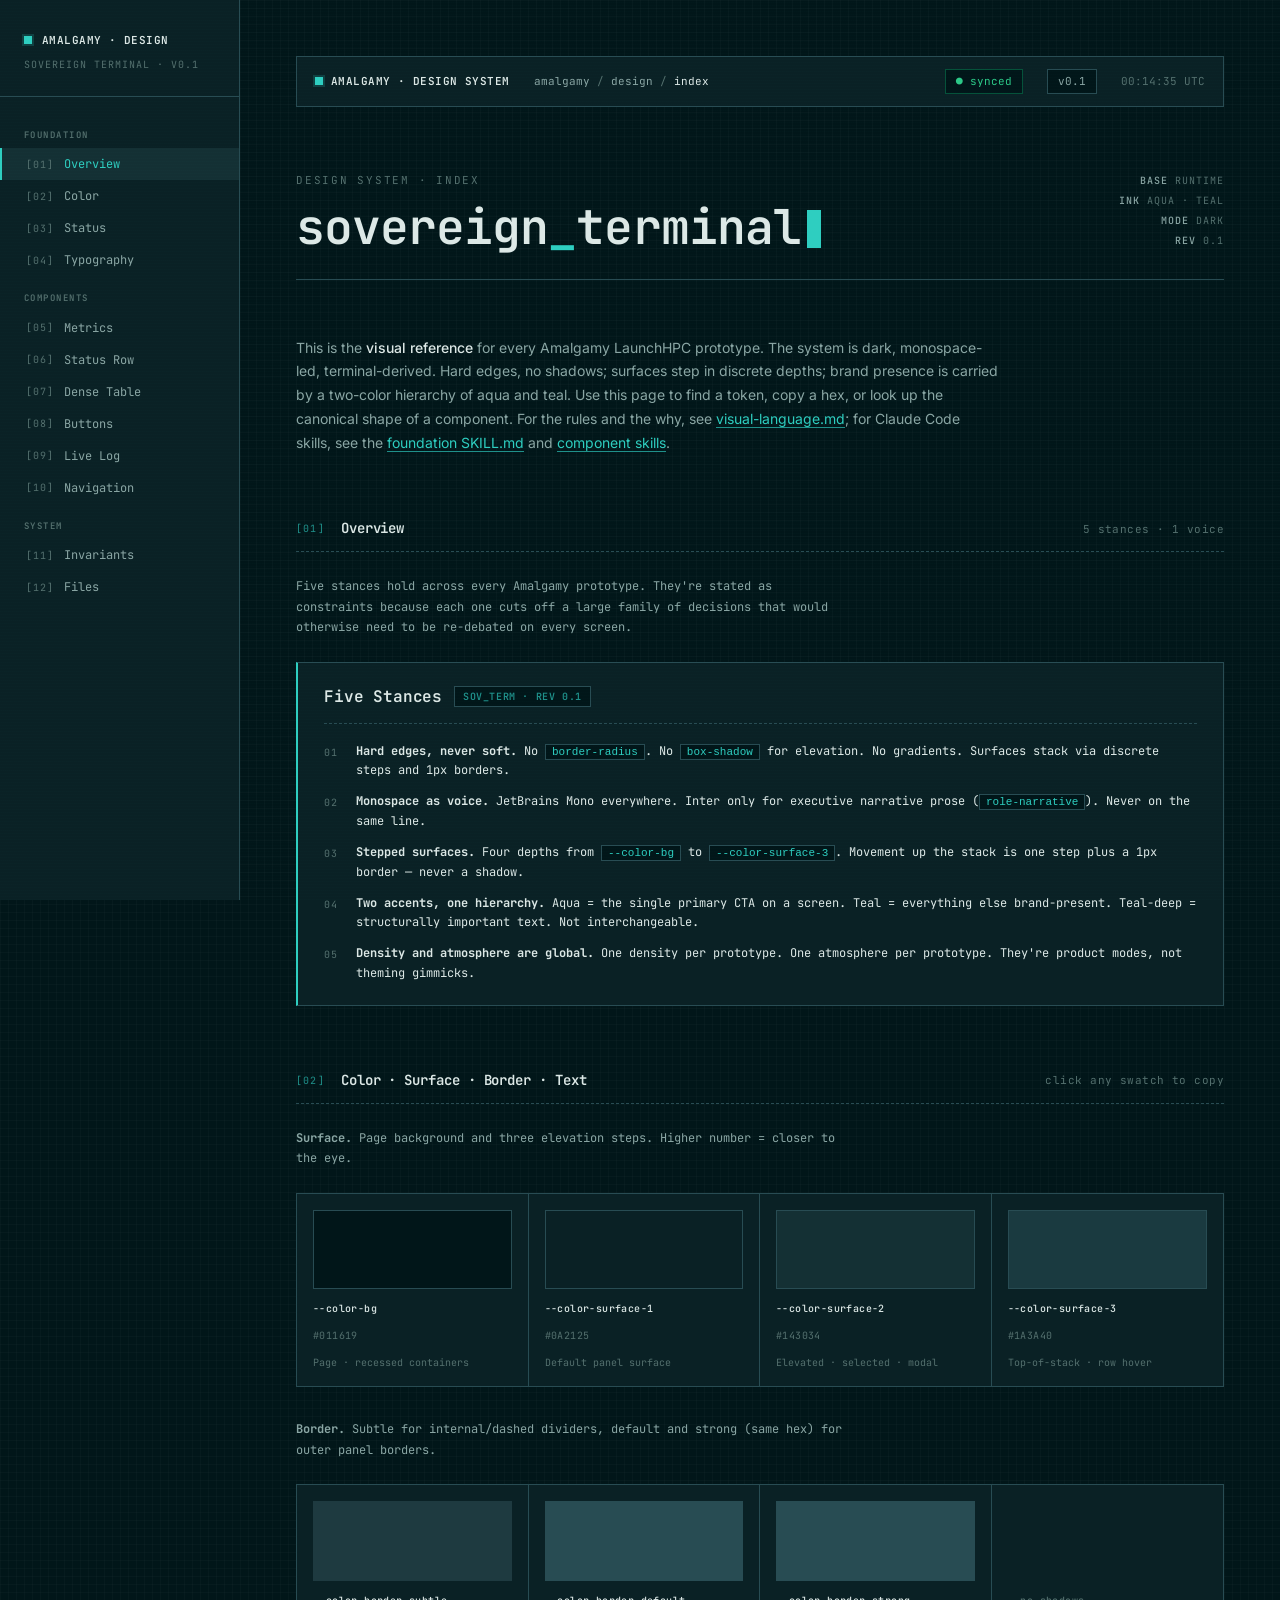
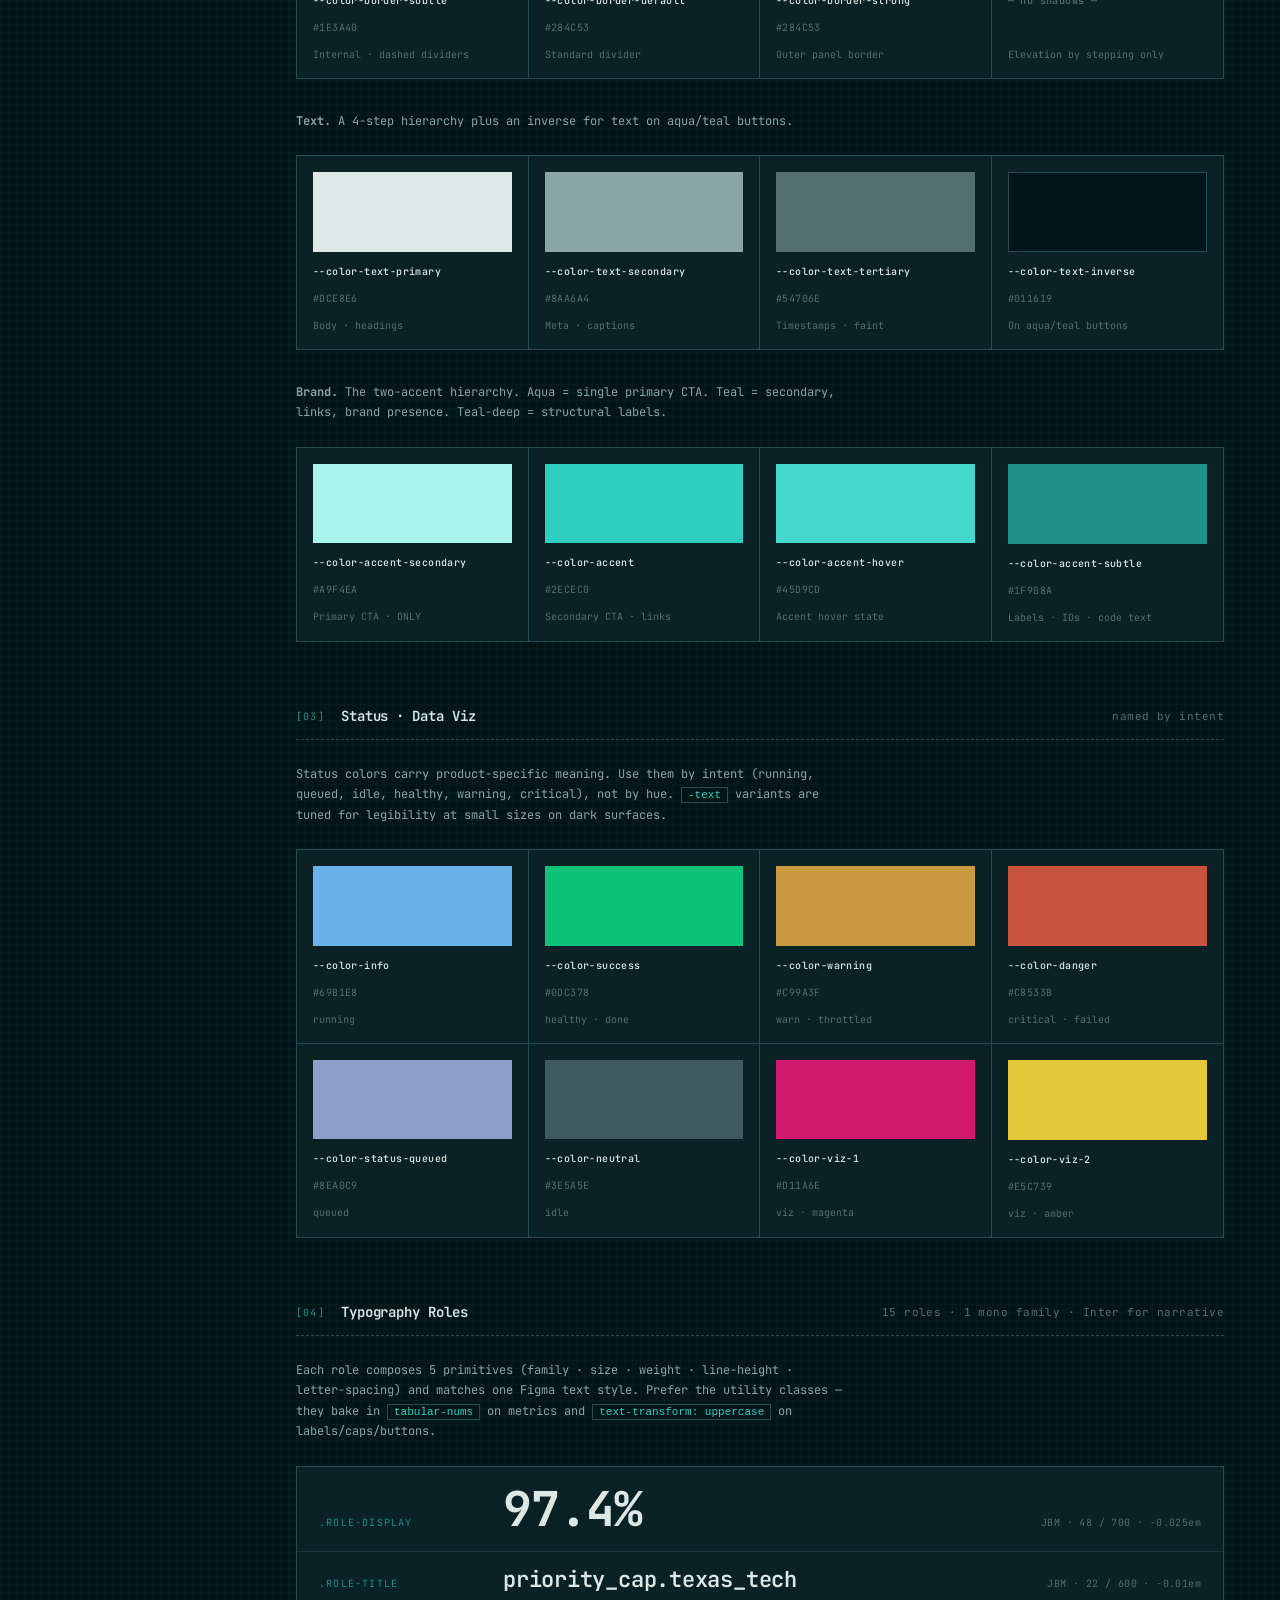
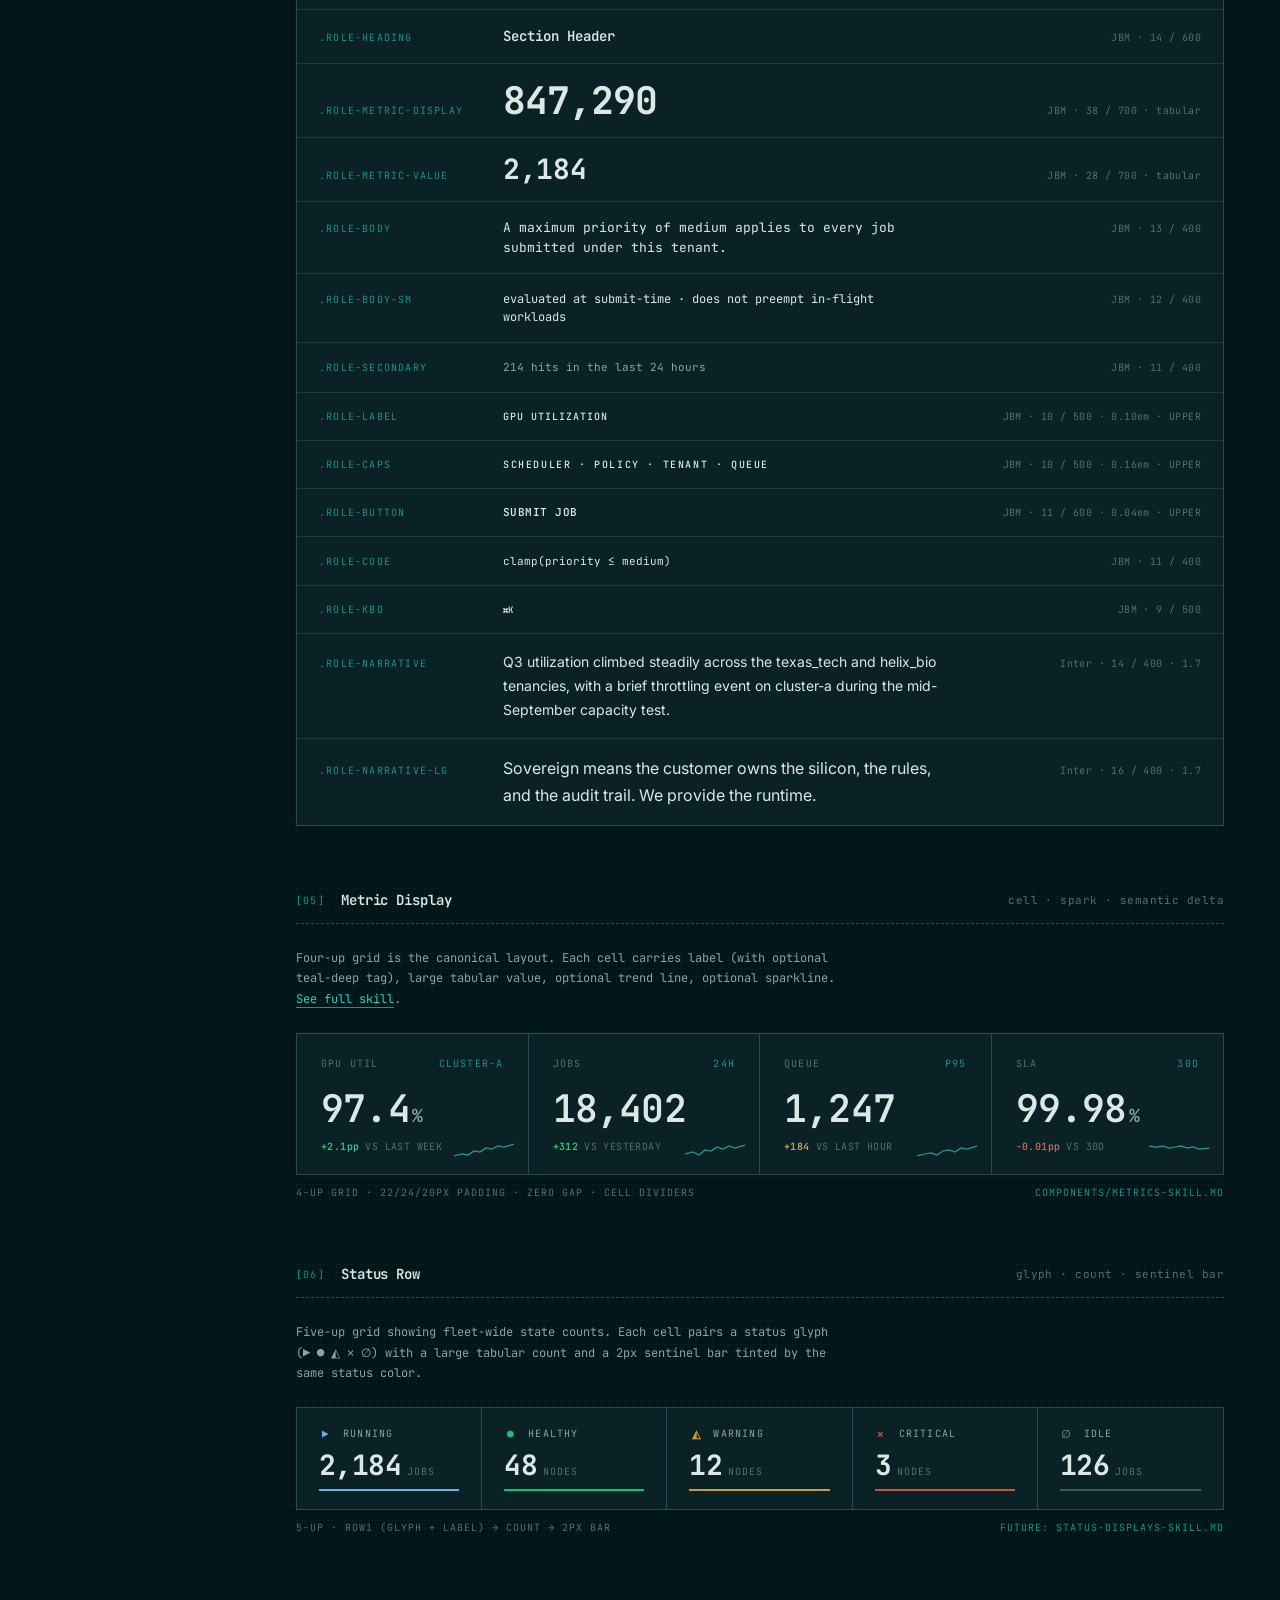
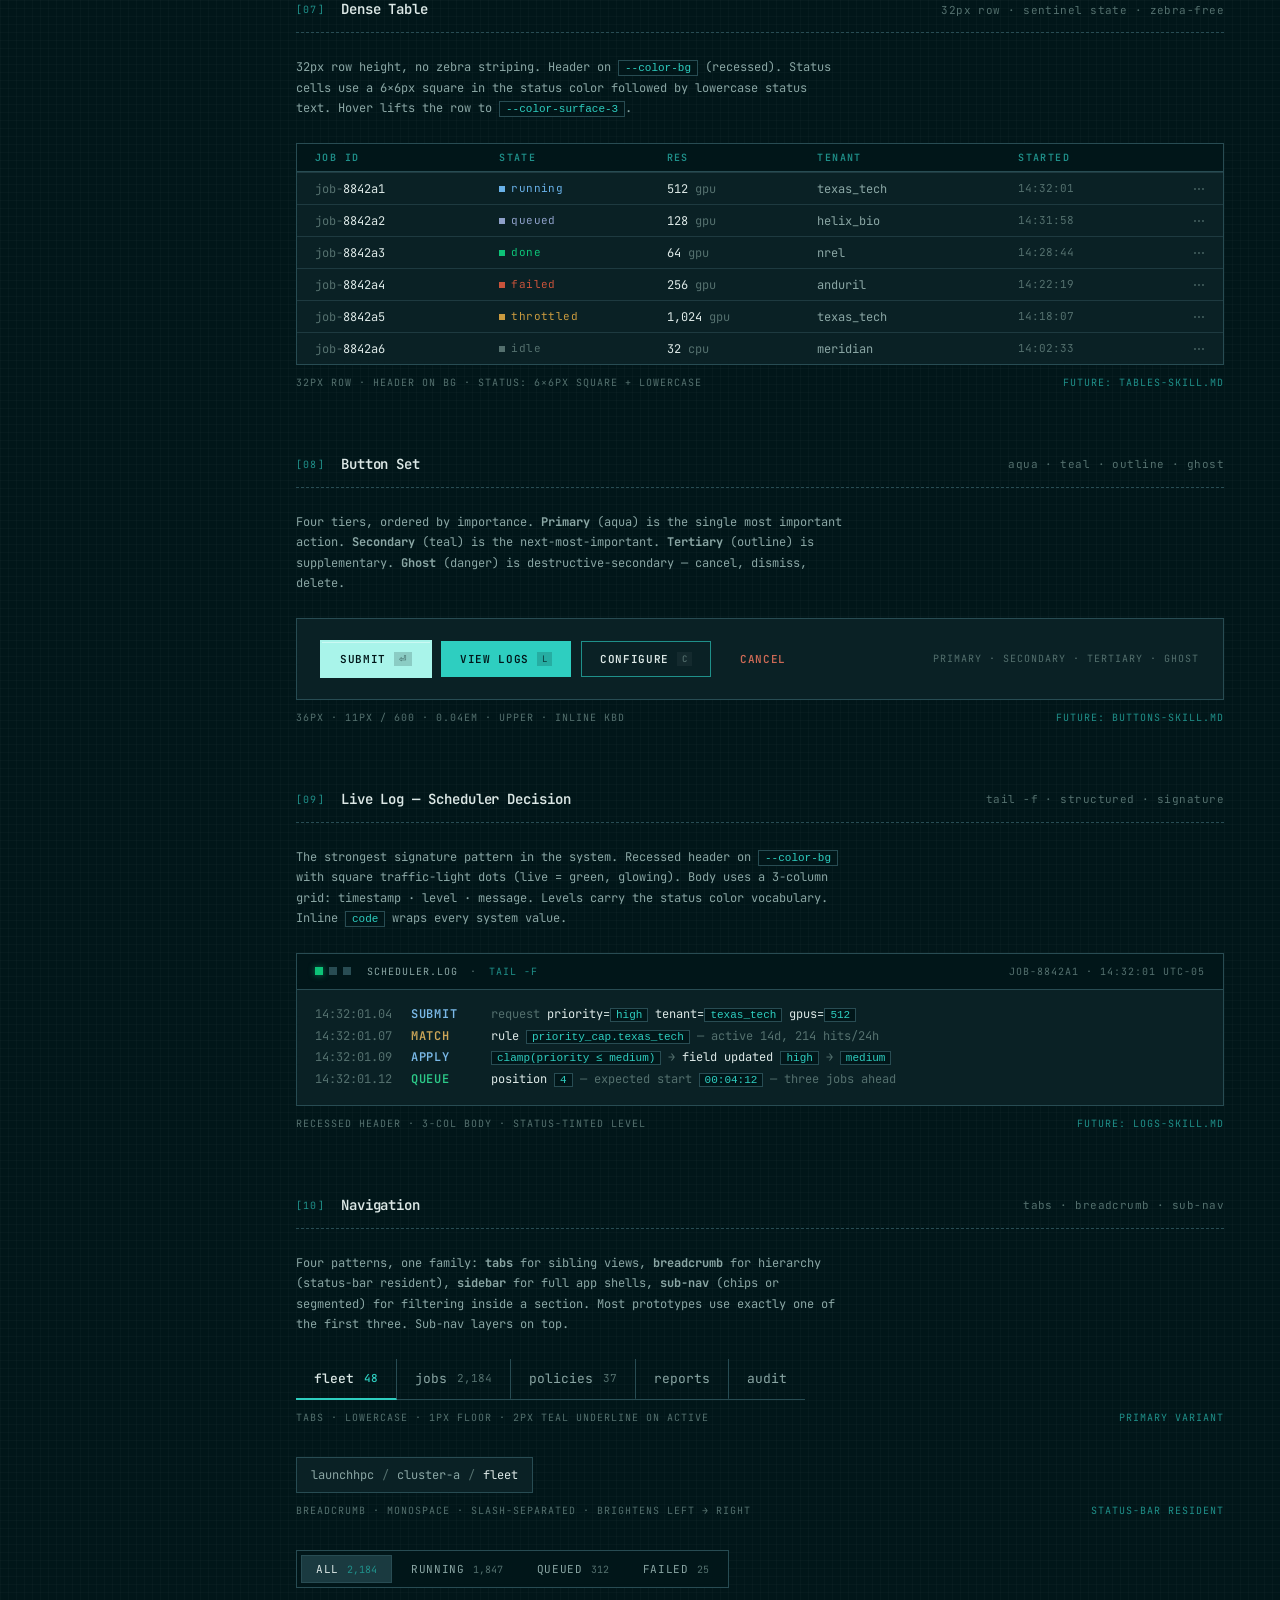
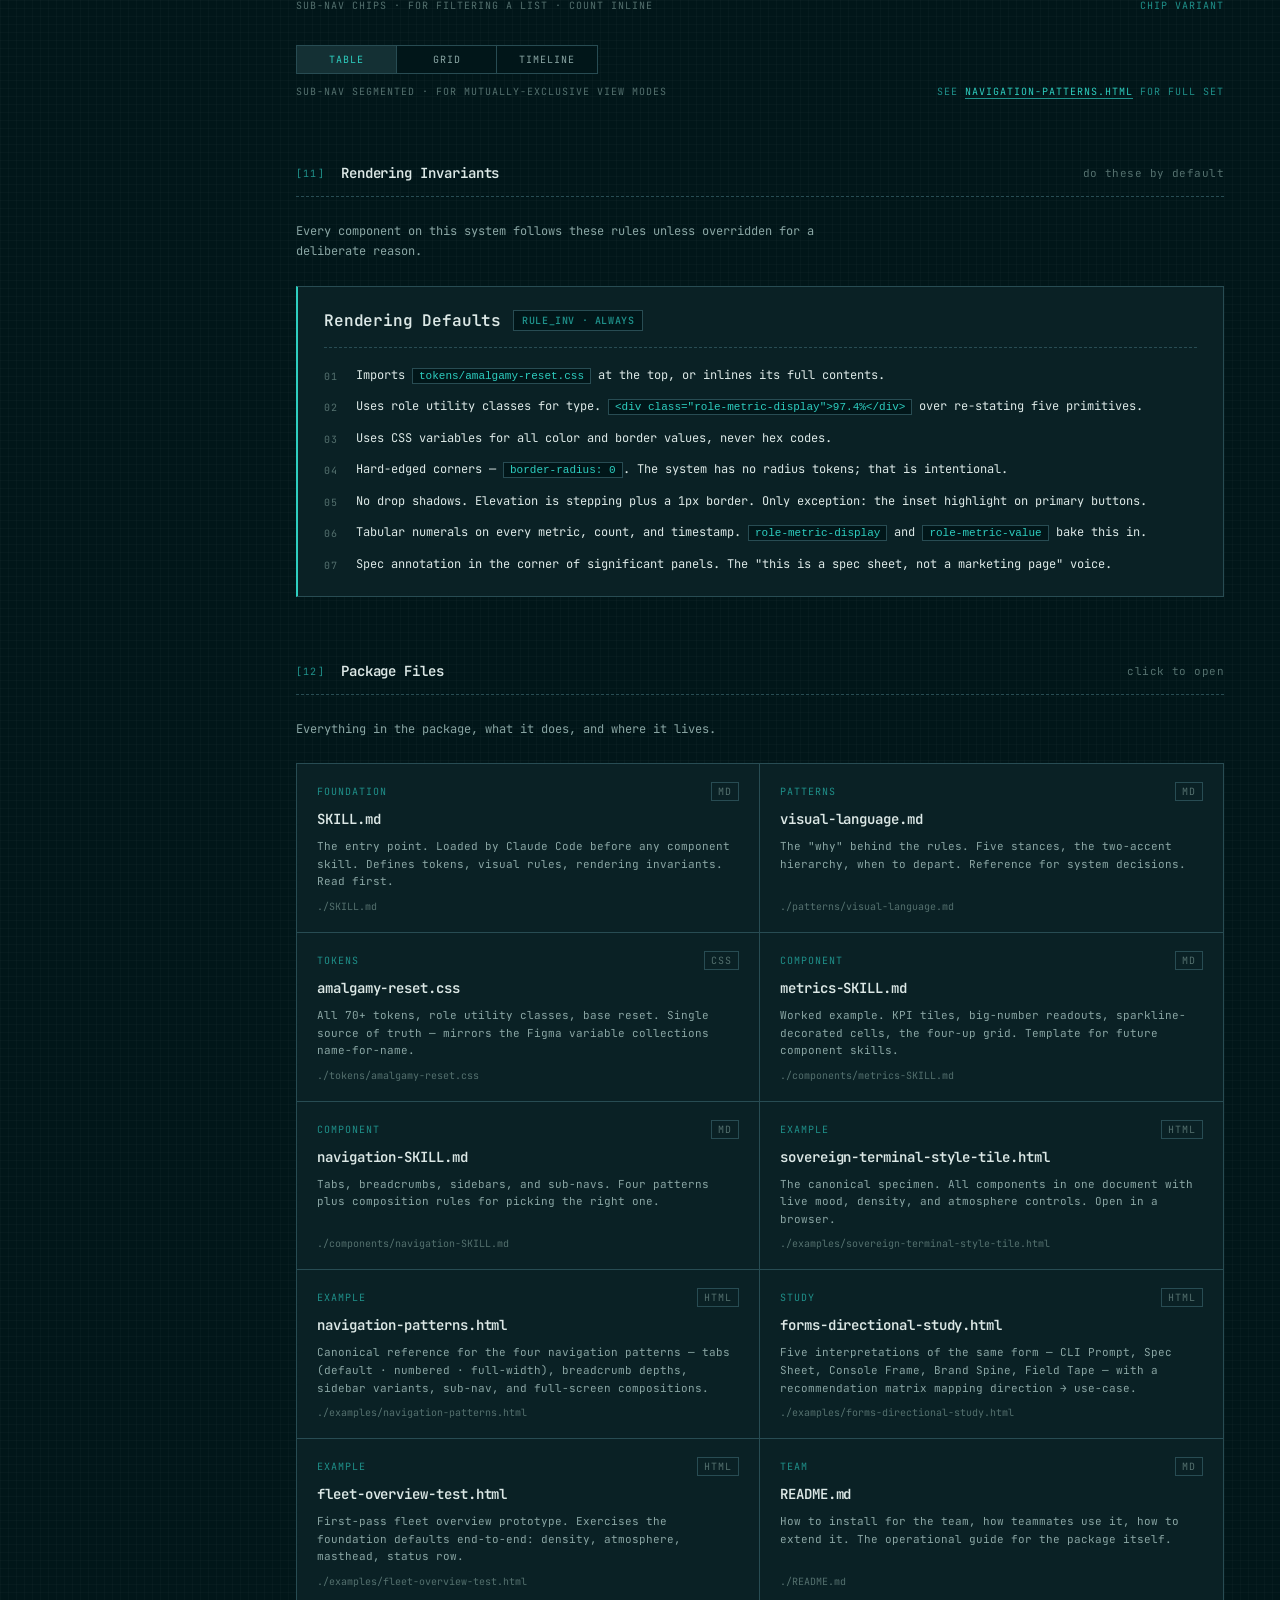
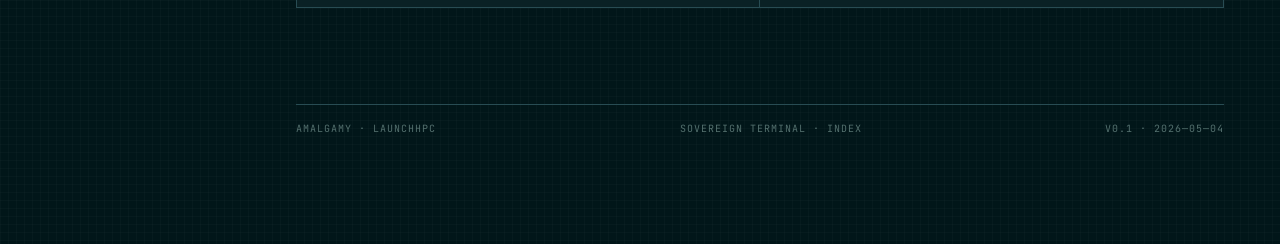
==== commit f8802707: "Add Navigation section to design system index - Sidebar nav: [10] Navigation under Components; renum" ====
--- a/index.html
+++ b/index.html
@@ -636,6 +636,104 @@
     letter-spacing: 0.10em; text-transform: uppercase;
   }
 
+  /* Navigation patterns */
+  .tabs {
+    display: inline-flex; align-items: stretch;
+    border-bottom: 1px solid var(--color-border-strong);
+  }
+  .tab {
+    display: inline-flex; align-items: center; gap: 10px;
+    padding: 10px 18px;
+    font-family: var(--font-mono);
+    font-size: 13px;
+    color: var(--color-text-secondary);
+    text-decoration: none;
+    border-right: 1px solid var(--color-border-strong);
+    border-bottom: 2px solid transparent;
+    margin-bottom: -1px;
+  }
+  .tab:last-child { border-right: none; }
+  .tab:hover { color: var(--color-text-primary); }
+  .tab.active {
+    color: var(--color-text-primary);
+    font-weight: 500;
+    border-bottom-color: var(--color-accent);
+  }
+  .tab .tcount {
+    font-size: 11px;
+    color: var(--color-text-tertiary);
+    font-variant-numeric: tabular-nums;
+  }
+  .tab.active .tcount { color: var(--color-accent); }
+
+  .crumb {
+    display: inline-flex; align-items: center; gap: 8px;
+    padding: 8px 14px;
+    background: var(--color-surface-1);
+    border: 1px solid var(--color-border-strong);
+    font-family: var(--font-mono);
+    font-size: 12px;
+    color: var(--color-text-secondary);
+  }
+  .crumb .sep { color: var(--color-text-tertiary); }
+  .crumb .here { color: var(--color-text-primary); }
+
+  .chips {
+    display: inline-flex; gap: 4px;
+    padding: 4px;
+    background: var(--color-bg);
+    border: 1px solid var(--color-border-strong);
+  }
+  .chip {
+    background: transparent;
+    border: 1px solid transparent;
+    padding: 6px 14px;
+    font-family: var(--font-mono);
+    font-size: 11px;
+    color: var(--color-text-secondary);
+    letter-spacing: 0.06em; text-transform: uppercase;
+    cursor: pointer;
+    display: inline-flex; align-items: center; gap: 8px;
+  }
+  .chip:hover { color: var(--color-text-primary); }
+  .chip.active {
+    color: var(--color-text-primary);
+    background: var(--color-surface-3);
+    border-color: var(--color-border-strong);
+  }
+  .chip .cnt {
+    color: var(--color-text-tertiary);
+    font-size: 10px;
+    letter-spacing: 0; text-transform: none;
+    font-variant-numeric: tabular-nums;
+  }
+  .chip.active .cnt { color: var(--color-accent-subtle); }
+
+  .segmented {
+    display: inline-grid;
+    grid-auto-flow: column;
+    grid-auto-columns: 1fr;
+    background: var(--color-bg);
+    border: 1px solid var(--color-border-strong);
+  }
+  .seg {
+    background: transparent;
+    border: 0;
+    border-right: 1px solid var(--color-border-strong);
+    padding: 7px 22px;
+    font-family: var(--font-mono);
+    font-size: 10px;
+    color: var(--color-text-secondary);
+    letter-spacing: 0.10em; text-transform: uppercase;
+    cursor: pointer;
+  }
+  .seg:last-child { border-right: 0; }
+  .seg:hover { color: var(--color-text-primary); }
+  .seg.active {
+    background: var(--color-surface-2);
+    color: var(--color-accent);
+  }
+
   /* Live log (signature) */
   .log {
     background: var(--color-surface-1);
@@ -842,10 +940,11 @@
     <a href="#table"><span class="num">[07]</span>Dense Table</a>
     <a href="#buttons"><span class="num">[08]</span>Buttons</a>
     <a href="#log"><span class="num">[09]</span>Live Log</a>
+    <a href="#navigation"><span class="num">[10]</span>Navigation</a>
 
     <div class="nav-section">System</div>
-    <a href="#rules"><span class="num">[10]</span>Invariants</a>
-    <a href="#files"><span class="num">[11]</span>Files</a>
+    <a href="#rules"><span class="num">[11]</span>Invariants</a>
+    <a href="#files"><span class="num">[12]</span>Files</a>
   </aside>
 
   <!-- ═══════════════ MAIN ═══════════════ -->
@@ -1391,10 +1490,68 @@
         </div>
       </section>
 
-      <!-- ═══ [10] INVARIANTS ═══ -->
+      <!-- ═══ [10] NAVIGATION ═══ -->
+      <section class="sec" id="navigation">
+        <div class="sec-head">
+          <span class="num">[10]</span>
+          <span class="name">Navigation</span><span></span>
+          <span class="desc">tabs · breadcrumb · sub-nav</span>
+        </div>
+
+        <p class="note">Four patterns, one family: <strong>tabs</strong> for sibling views, <strong>breadcrumb</strong> for hierarchy (status-bar resident), <strong>sidebar</strong> for full app shells, <strong>sub-nav</strong> (chips or segmented) for filtering inside a section. Most prototypes use exactly one of the first three. Sub-nav layers on top.</p>
+
+        <div class="panel-frame">
+          <nav class="tabs">
+            <a class="tab active" href="#">fleet <span class="tcount">48</span></a>
+            <a class="tab" href="#">jobs <span class="tcount">2,184</span></a>
+            <a class="tab" href="#">policies <span class="tcount">37</span></a>
+            <a class="tab" href="#">reports</a>
+            <a class="tab" href="#">audit</a>
+          </nav>
+          <div class="panel-spec">
+            <span>tabs · lowercase · 1px floor · 2px teal underline on active</span>
+            <span class="right">primary variant</span>
+          </div>
+        </div>
+
+        <div class="panel-frame">
+          <span class="crumb">launchhpc <span class="sep">/</span> cluster-a <span class="sep">/</span> <span class="here">fleet</span></span>
+          <div class="panel-spec">
+            <span>breadcrumb · monospace · slash-separated · brightens left → right</span>
+            <span class="right">status-bar resident</span>
+          </div>
+        </div>
+
+        <div class="panel-frame">
+          <div class="chips">
+            <button class="chip active">All <span class="cnt">2,184</span></button>
+            <button class="chip">Running <span class="cnt">1,847</span></button>
+            <button class="chip">Queued <span class="cnt">312</span></button>
+            <button class="chip">Failed <span class="cnt">25</span></button>
+          </div>
+          <div class="panel-spec">
+            <span>sub-nav chips · for filtering a list · count inline</span>
+            <span class="right">chip variant</span>
+          </div>
+        </div>
+
+        <div class="panel-frame">
+          <div class="segmented">
+            <button class="seg active">Table</button>
+            <button class="seg">Grid</button>
+            <button class="seg">Timeline</button>
+          </div>
+          <div class="panel-spec">
+            <span>sub-nav segmented · for mutually-exclusive view modes</span>
+            <span class="right">see <a href="examples/navigation-patterns.html" style="color:var(--color-accent);text-decoration:none;border-bottom:1px solid var(--color-accent-subtle);">navigation-patterns.html</a> for full set</span>
+          </div>
+        </div>
+      </section>
+
+      <!-- ═══ [11] INVARIANTS ═══ -->
       <section class="sec" id="rules">
         <div class="sec-head">
-          <span class="num">[10]</span>
+          <span class="num">[11]</span>
           <span class="name">Rendering Invariants</span><span></span>
           <span class="desc">do these by default</span>
         </div>
@@ -1418,10 +1575,10 @@
         </div>
       </section>
 
-      <!-- ═══ [11] FILES ═══ -->
+      <!-- ═══ [12] FILES ═══ -->
       <section class="sec" id="files">
         <div class="sec-head">
-          <span class="num">[11]</span>
+          <span class="num">[12]</span>
           <span class="name">Package Files</span><span></span>
           <span class="desc">click to open</span>
         </div>
@@ -1453,11 +1610,35 @@
             <div class="desc">Worked example. KPI tiles, big-number readouts, sparkline-decorated cells, the four-up grid. Template for future component skills.</div>
             <div class="path">./components/metrics-SKILL.md</div>
           </a>
+          <a class="file" href="components/navigation-SKILL.md">
+            <div class="head"><span>COMPONENT</span><span class="ext">md</span></div>
+            <div class="name">navigation-SKILL.md</div>
+            <div class="desc">Tabs, breadcrumbs, sidebars, and sub-navs. Four patterns plus composition rules for picking the right one.</div>
+            <div class="path">./components/navigation-SKILL.md</div>
+          </a>
           <a class="file" href="examples/sovereign-terminal-style-tile.html">
             <div class="head"><span>EXAMPLE</span><span class="ext">html</span></div>
             <div class="name">sovereign-terminal-style-tile.html</div>
             <div class="desc">The canonical specimen. All components in one document with live mood, density, and atmosphere controls. Open in a browser.</div>
             <div class="path">./examples/sovereign-terminal-style-tile.html</div>
+          </a>
+          <a class="file" href="examples/navigation-patterns.html">
+            <div class="head"><span>EXAMPLE</span><span class="ext">html</span></div>
+            <div class="name">navigation-patterns.html</div>
+            <div class="desc">Canonical reference for the four navigation patterns — tabs (default · numbered · full-width), breadcrumb depths, sidebar variants, sub-nav, and full-screen compositions.</div>
+            <div class="path">./examples/navigation-patterns.html</div>
+          </a>
+          <a class="file" href="examples/forms-directional-study.html">
+            <div class="head"><span>STUDY</span><span class="ext">html</span></div>
+            <div class="name">forms-directional-study.html</div>
+            <div class="desc">Five interpretations of the same form — CLI Prompt, Spec Sheet, Console Frame, Brand Spine, Field Tape — with a recommendation matrix mapping direction → use-case.</div>
+            <div class="path">./examples/forms-directional-study.html</div>
+          </a>
+          <a class="file" href="examples/fleet-overview-test.html">
+            <div class="head"><span>EXAMPLE</span><span class="ext">html</span></div>
+            <div class="name">fleet-overview-test.html</div>
+            <div class="desc">First-pass fleet overview prototype. Exercises the foundation defaults end-to-end: density, atmosphere, masthead, status row.</div>
+            <div class="path">./examples/fleet-overview-test.html</div>
           </a>
           <a class="file" href="README.md">
             <div class="head"><span>TEAM</span><span class="ext">md</span></div>
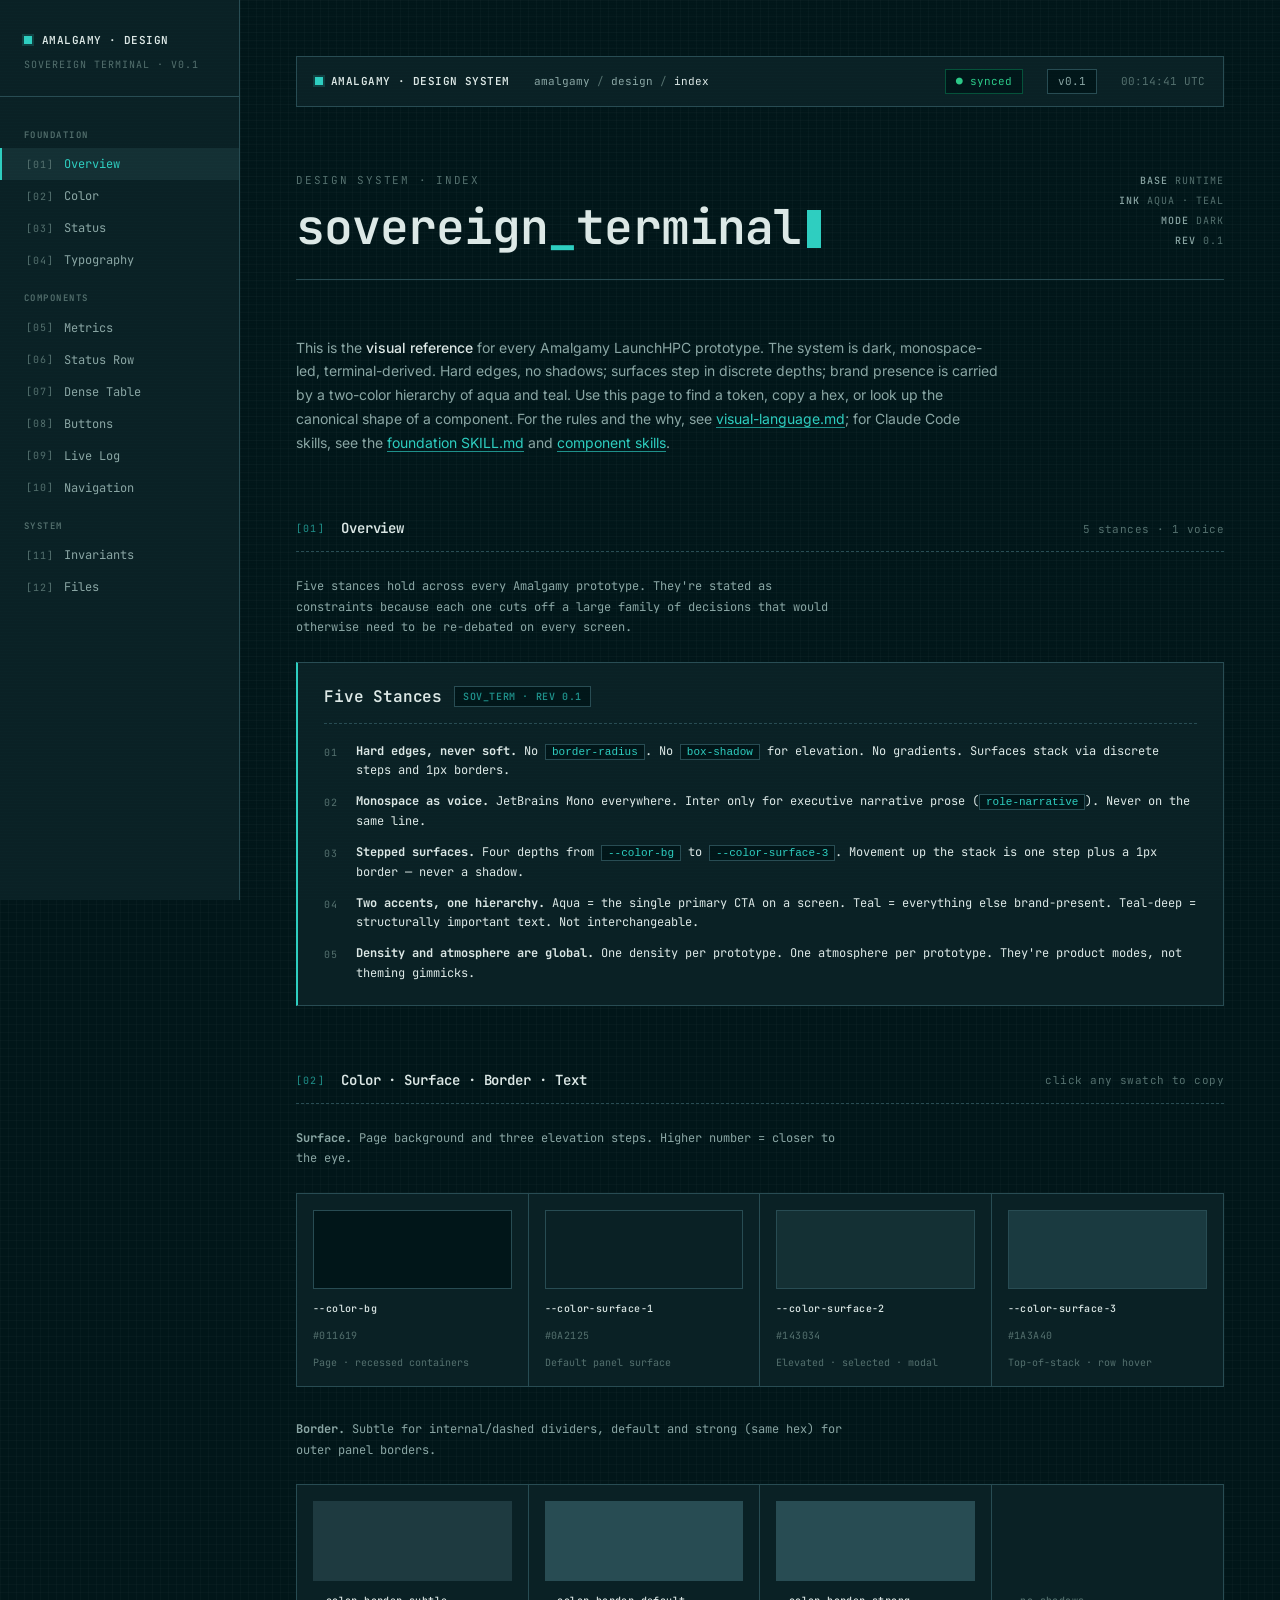
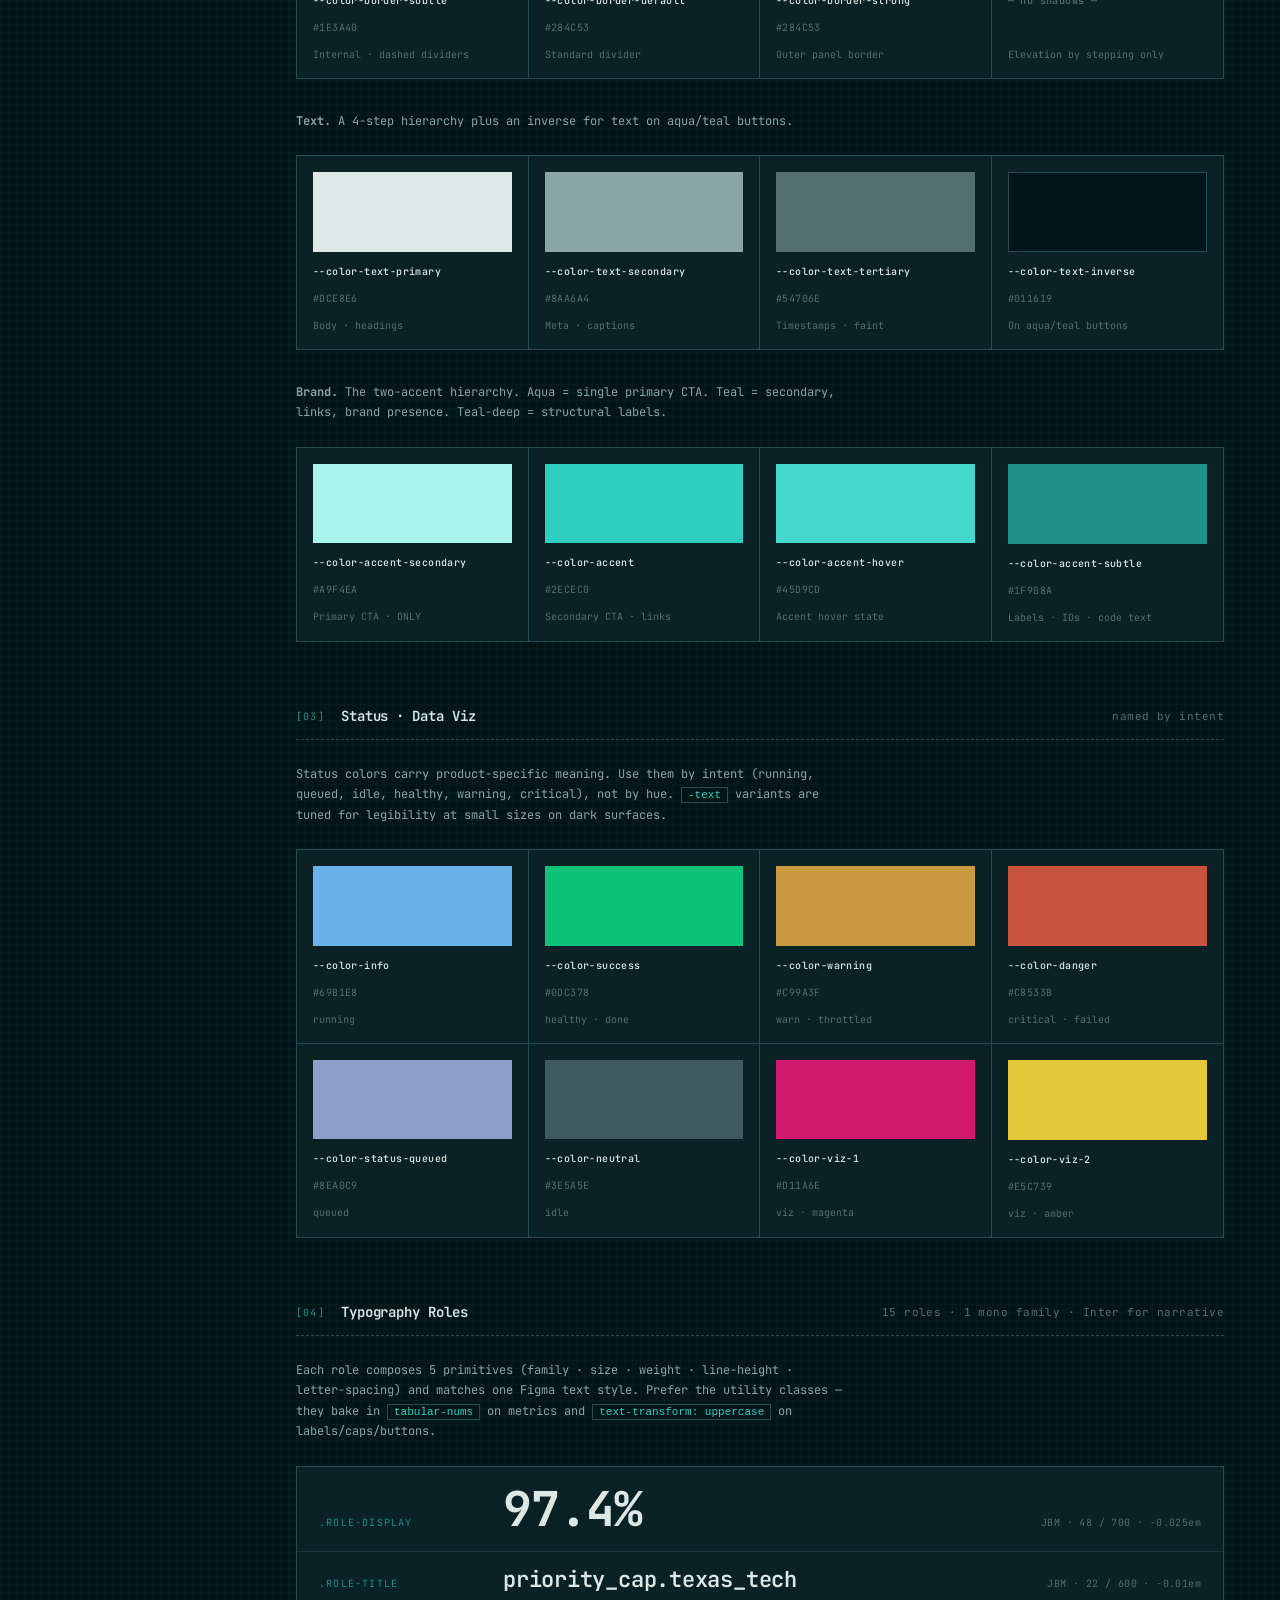
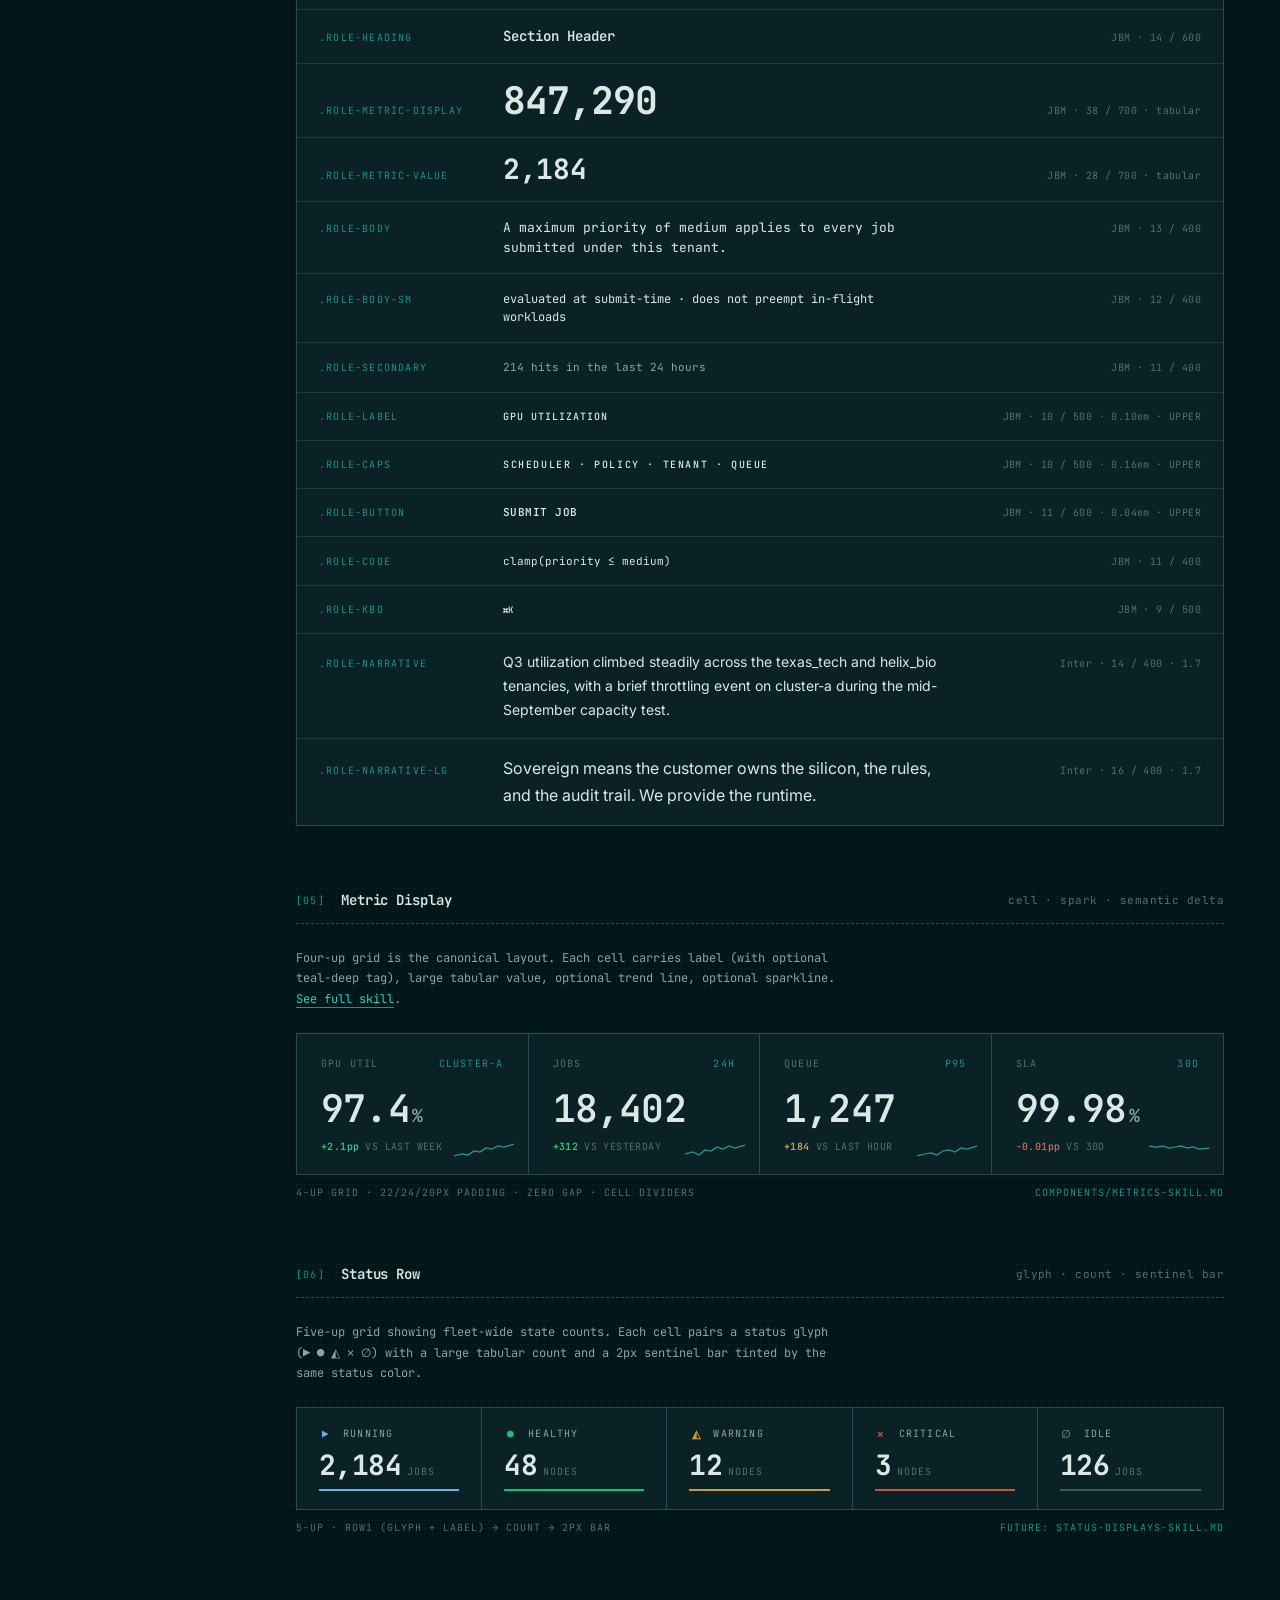
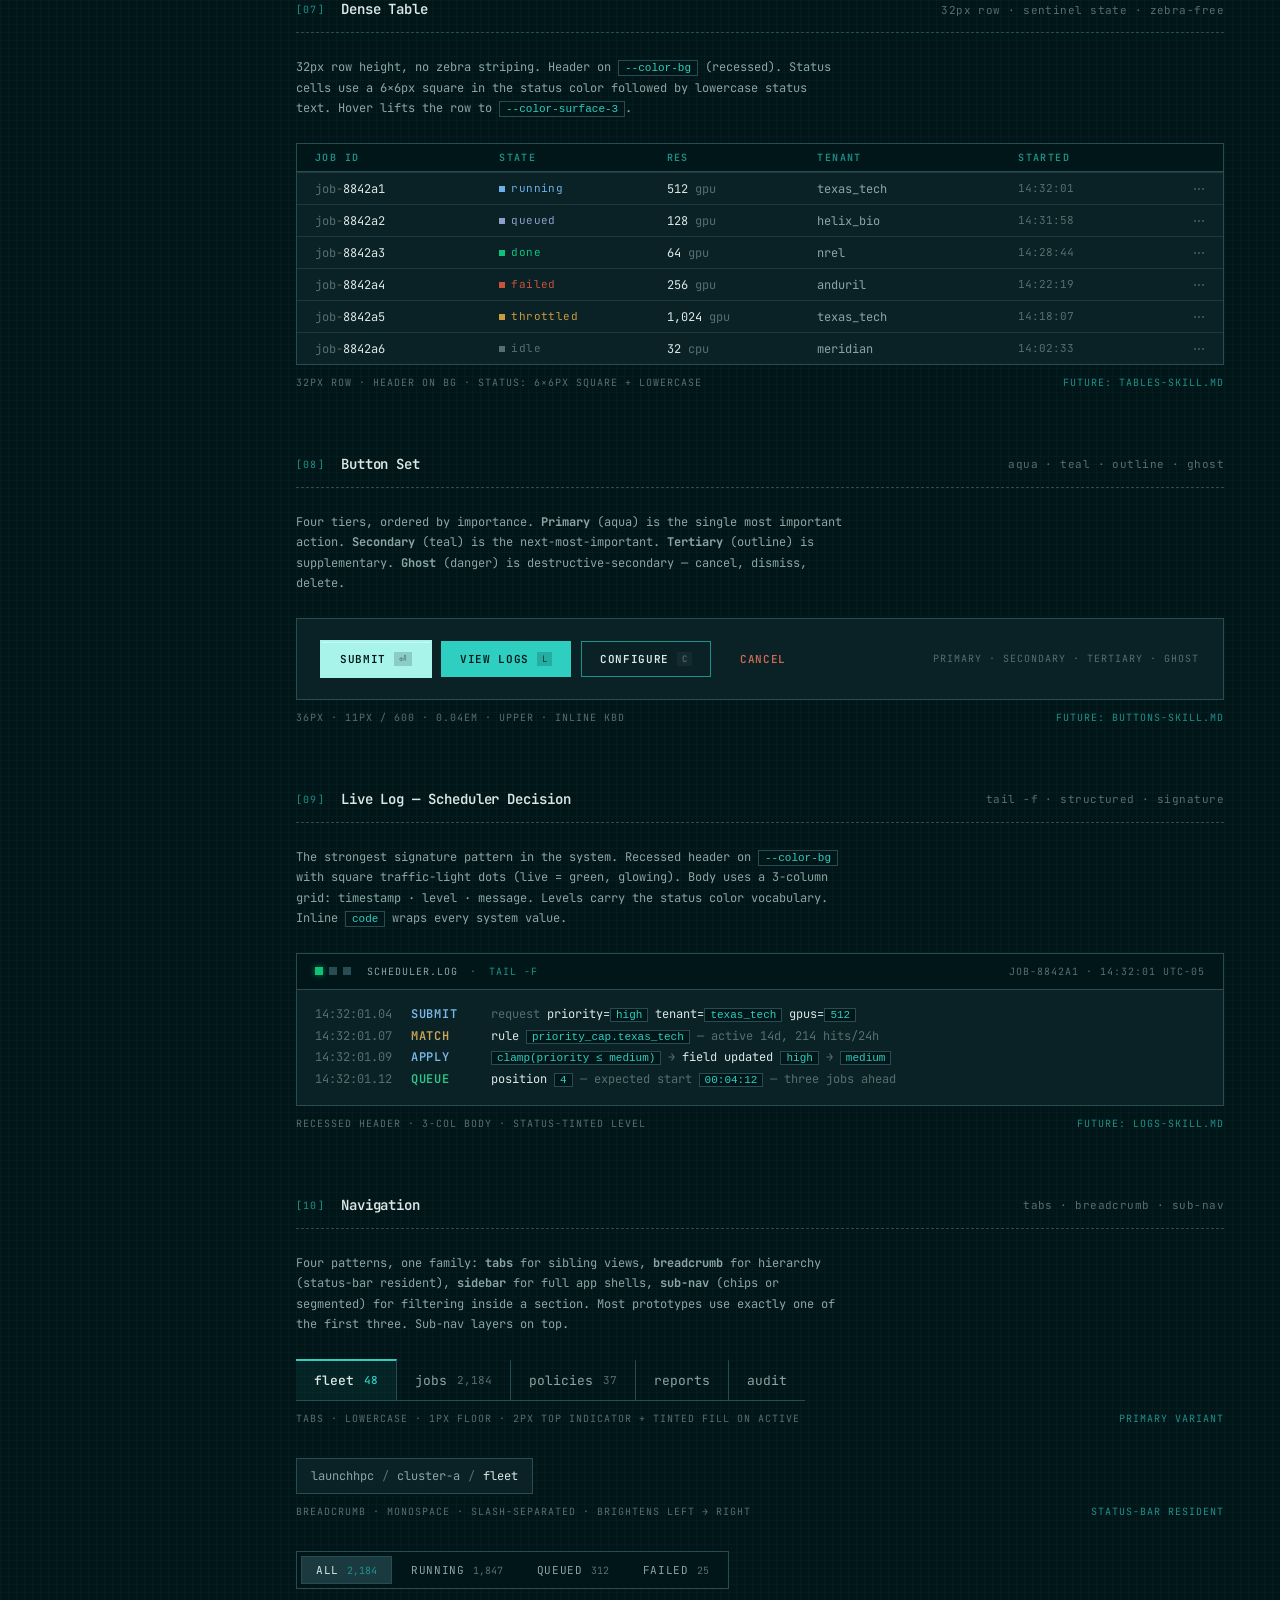
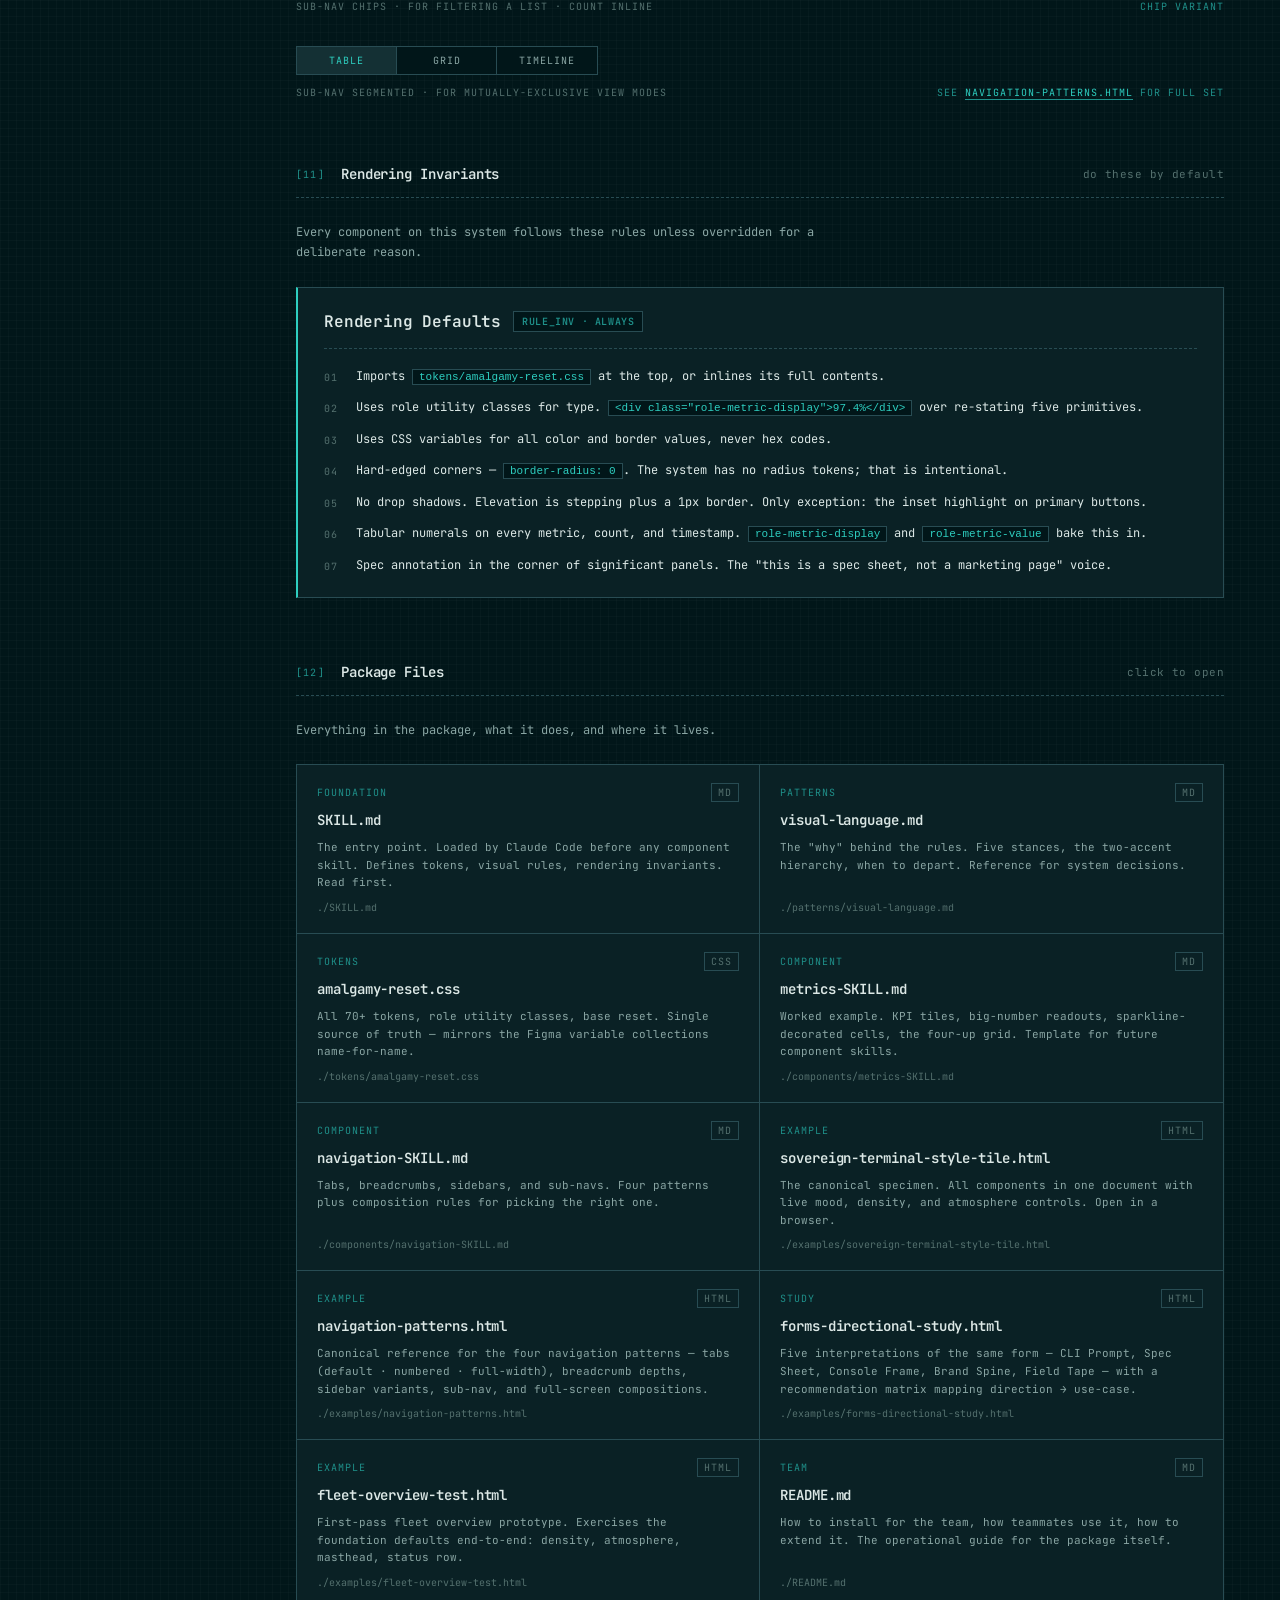
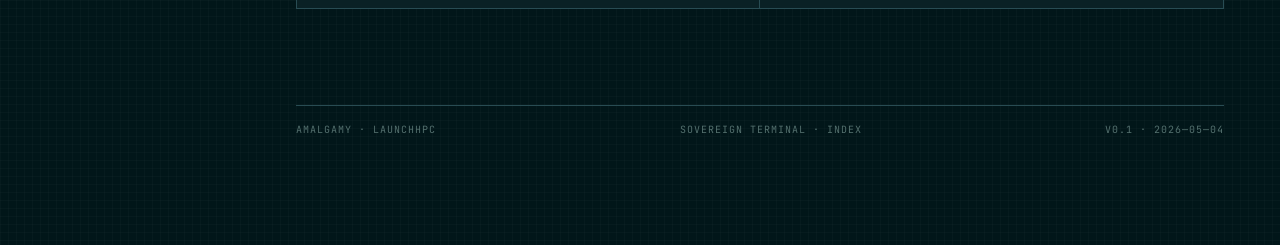
==== commit 37a445a1: "Update tabs active treatment to top indicator + tinted fill Replace the bottom-underline active sign" ====
--- a/index.html
+++ b/index.html
@@ -649,15 +649,16 @@
     color: var(--color-text-secondary);
     text-decoration: none;
     border-right: 1px solid var(--color-border-strong);
-    border-bottom: 2px solid transparent;
-    margin-bottom: -1px;
+    border-top: 2px solid transparent;
+    background: transparent;
   }
   .tab:last-child { border-right: none; }
   .tab:hover { color: var(--color-text-primary); }
   .tab.active {
     color: var(--color-text-primary);
     font-weight: 500;
-    border-bottom-color: var(--color-accent);
+    border-top-color: var(--color-accent);
+    background: color-mix(in srgb, var(--color-accent-subtle) 10%, transparent);
   }
   .tab .tcount {
     font-size: 11px;
@@ -1509,7 +1510,7 @@
             <a class="tab" href="#">audit</a>
           </nav>
           <div class="panel-spec">
-            <span>tabs · lowercase · 1px floor · 2px teal underline on active</span>
+            <span>tabs · lowercase · 1px floor · 2px top indicator + tinted fill on active</span>
             <span class="right">primary variant</span>
           </div>
         </div>
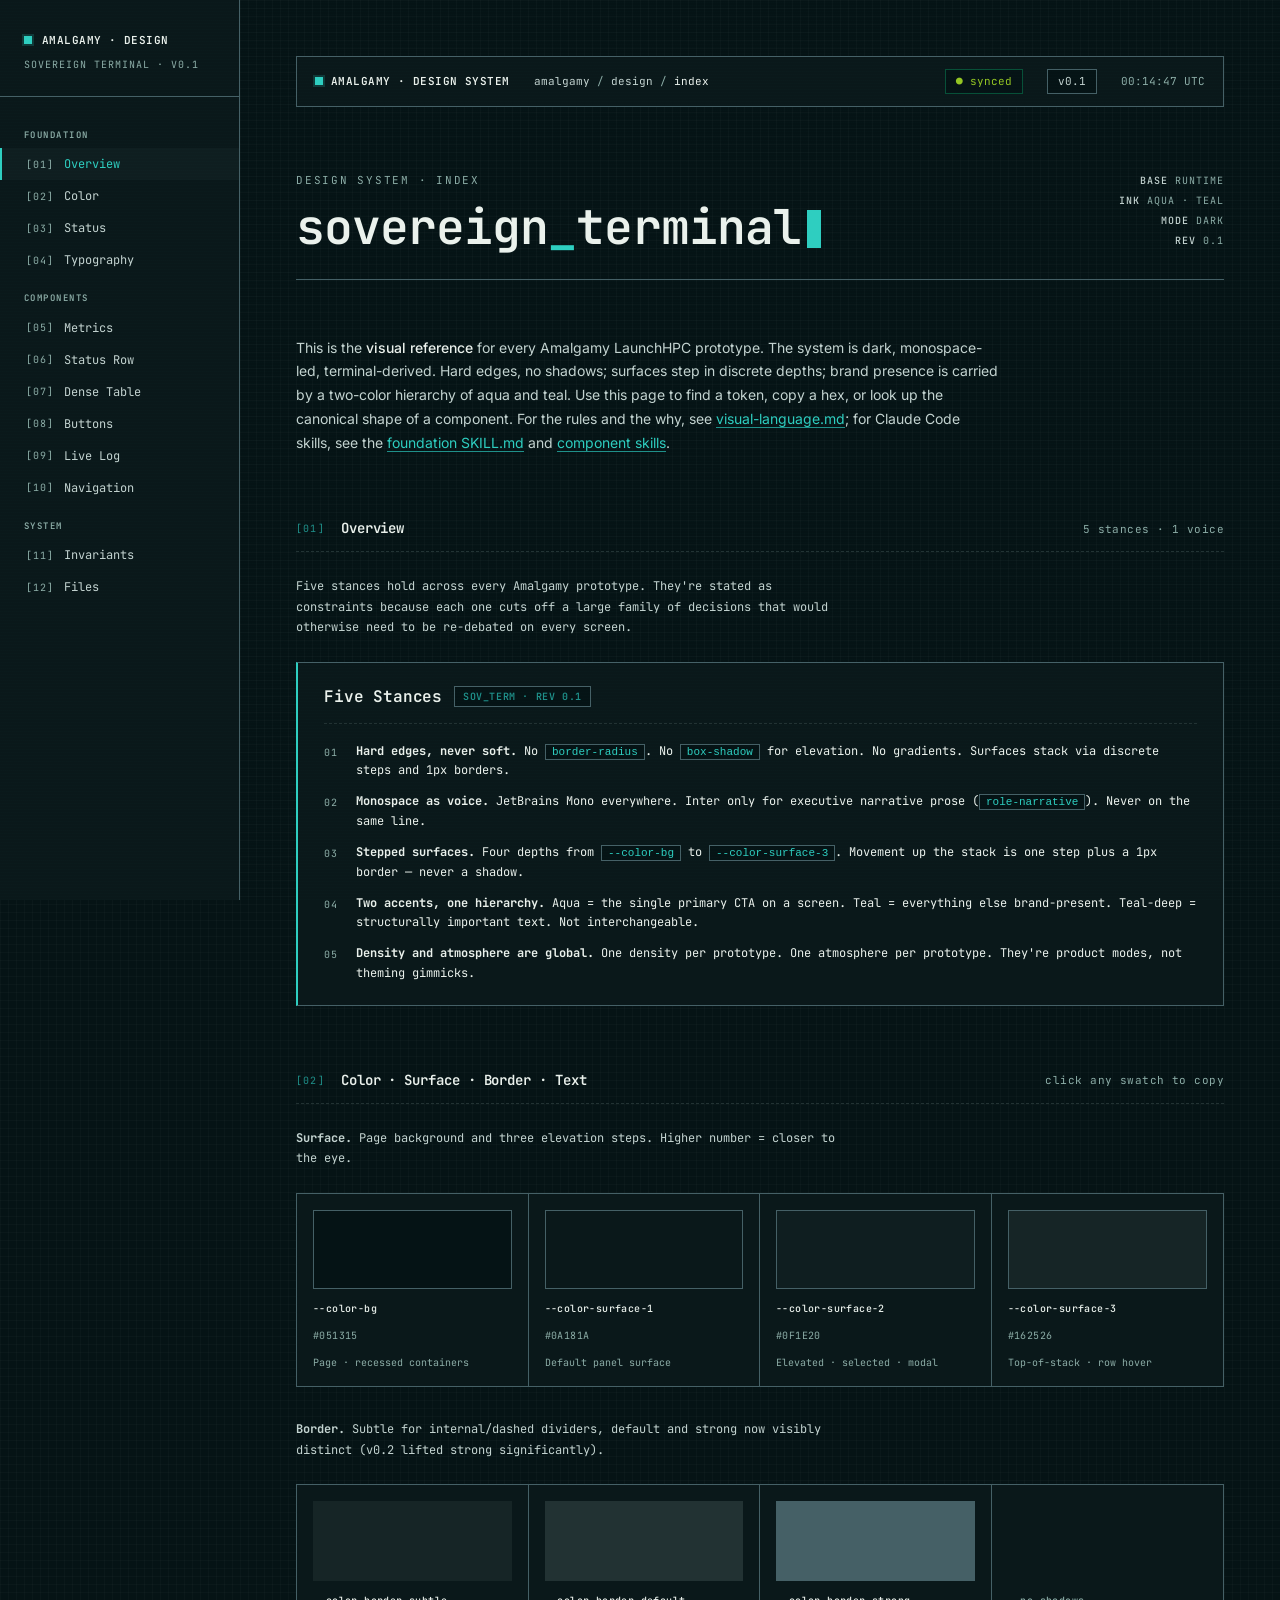
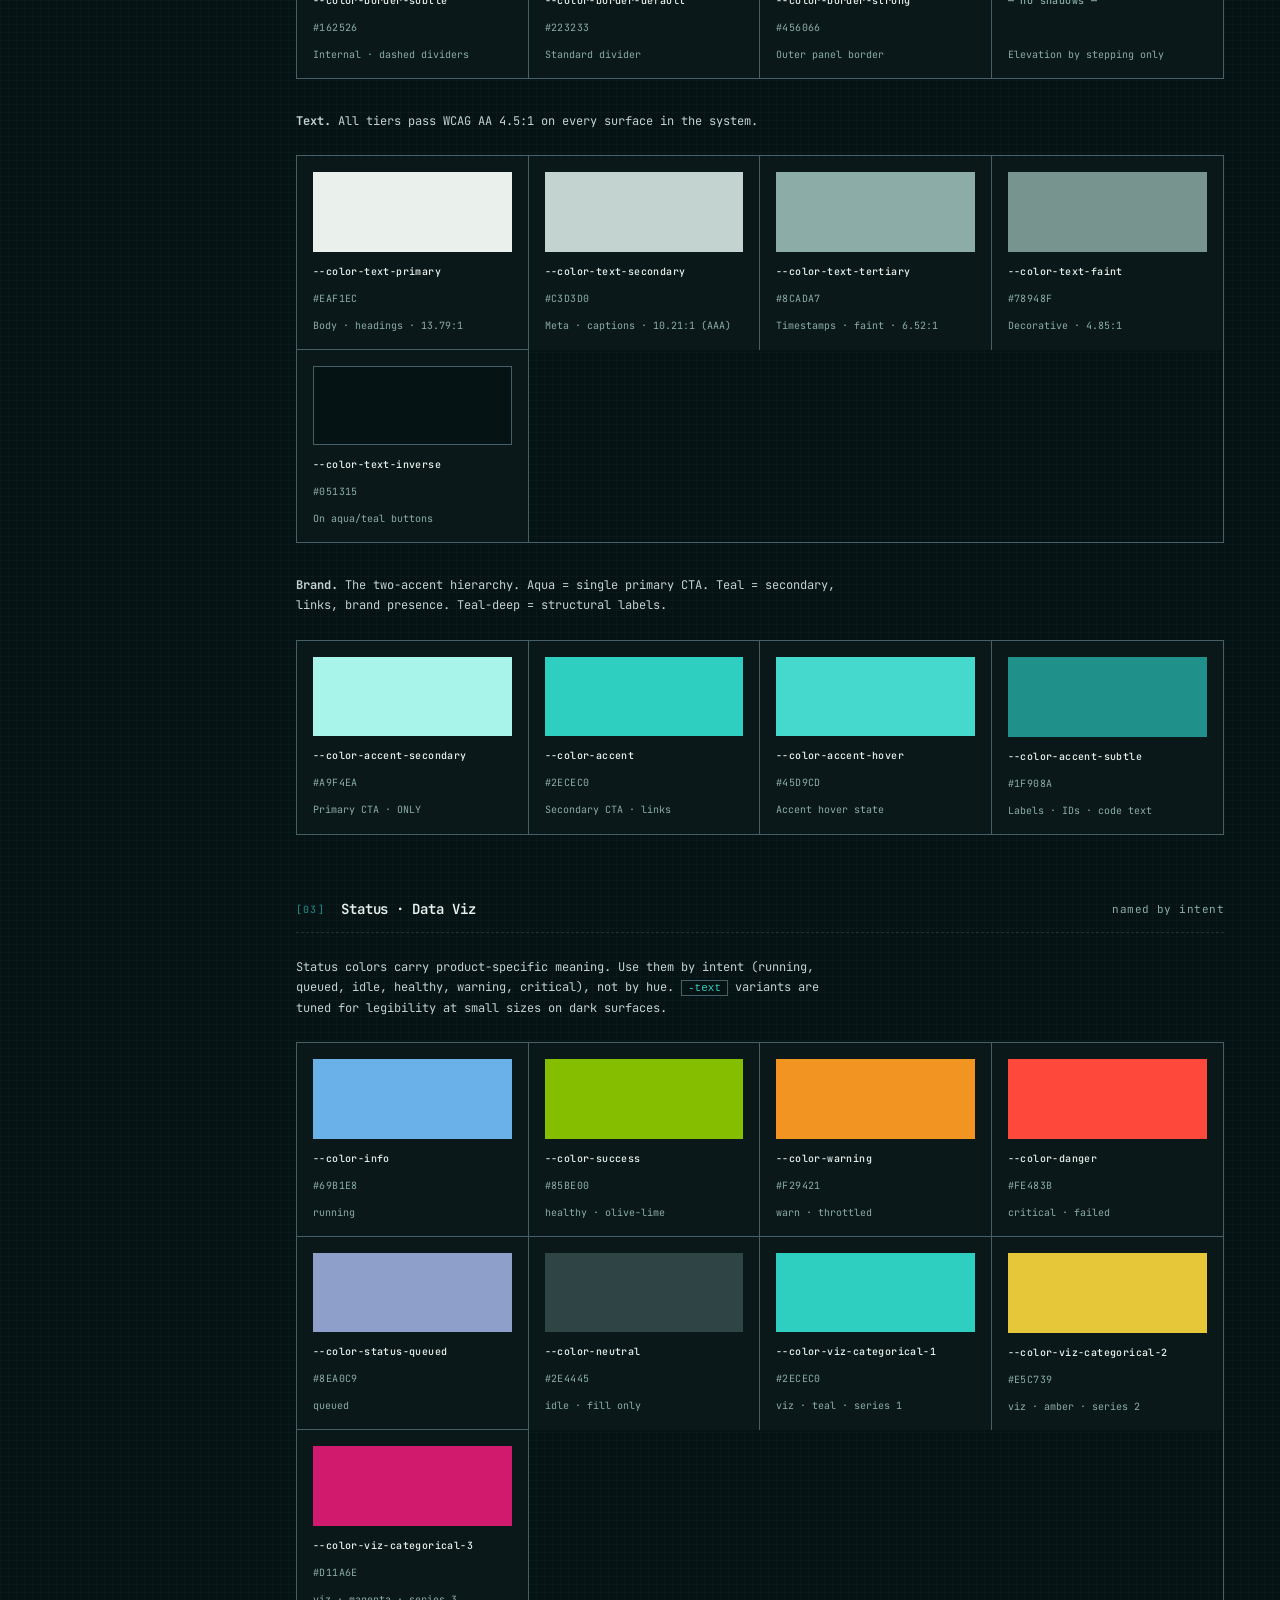
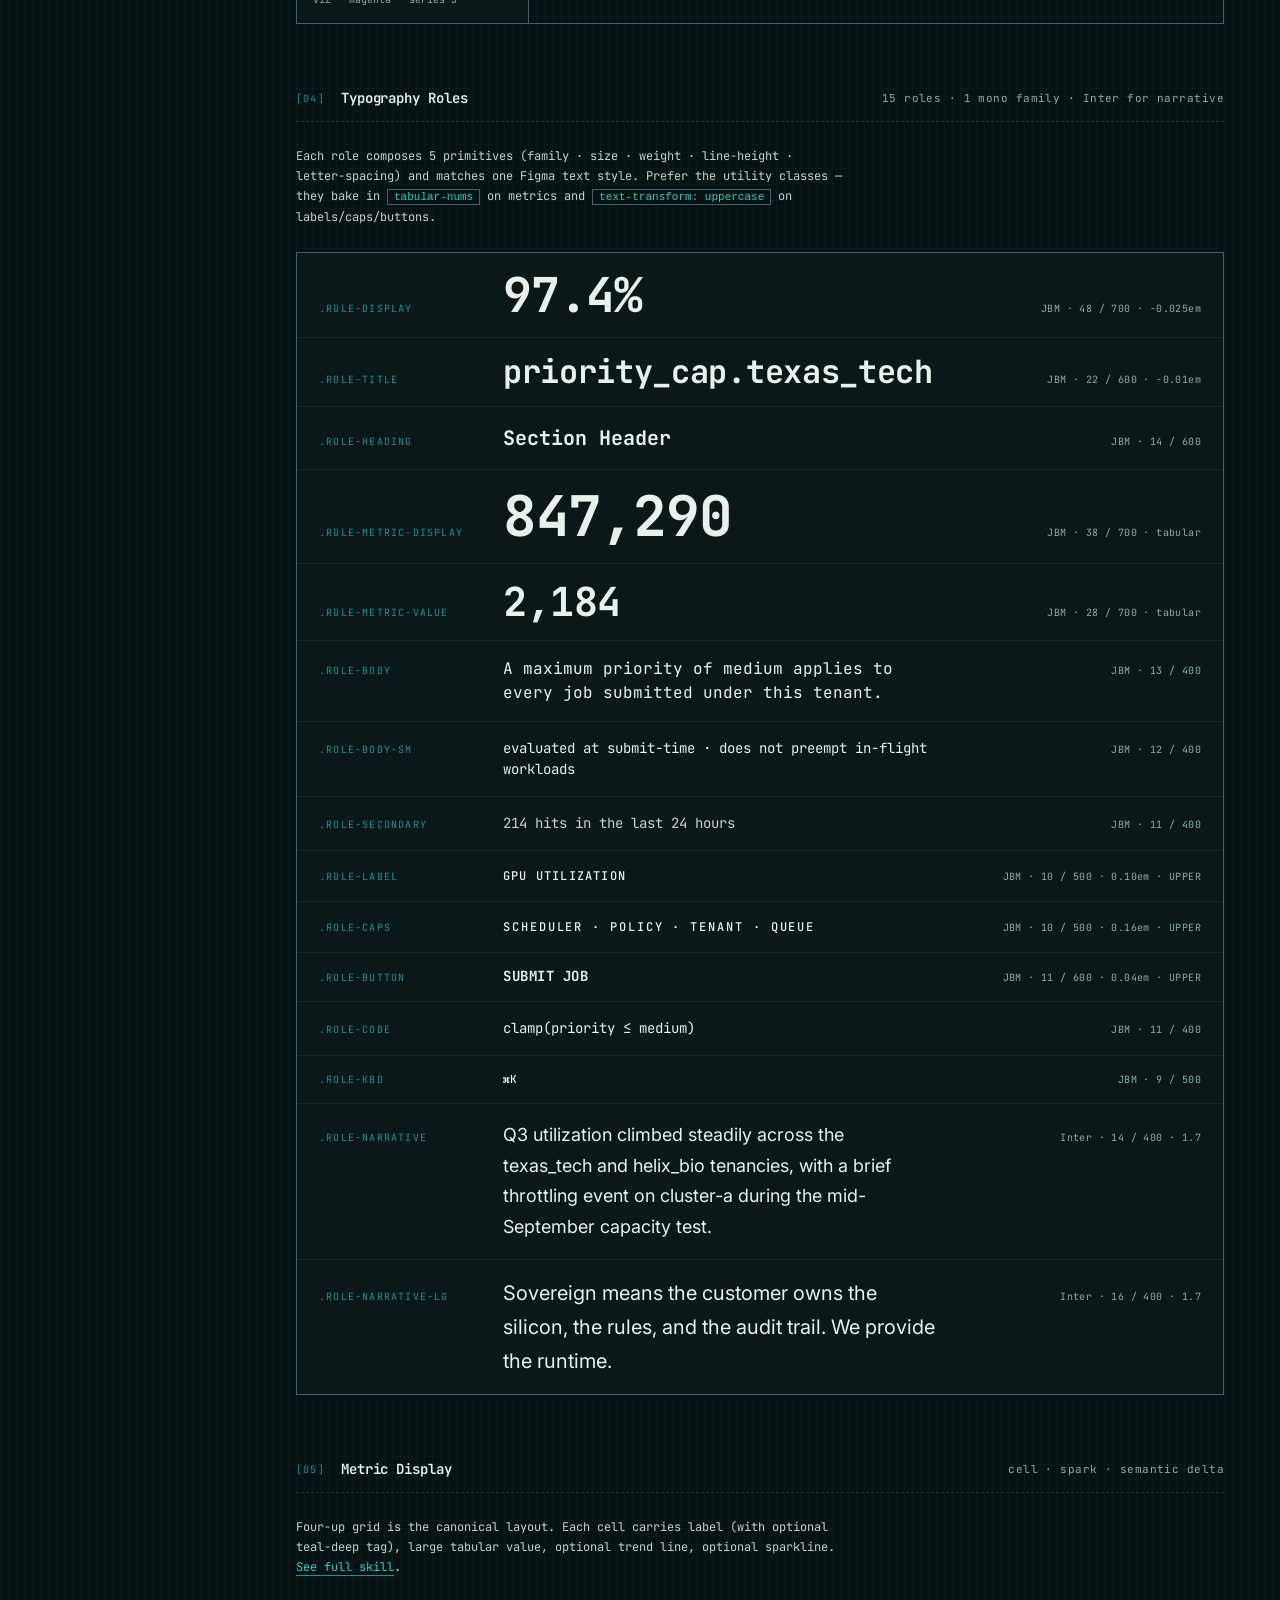
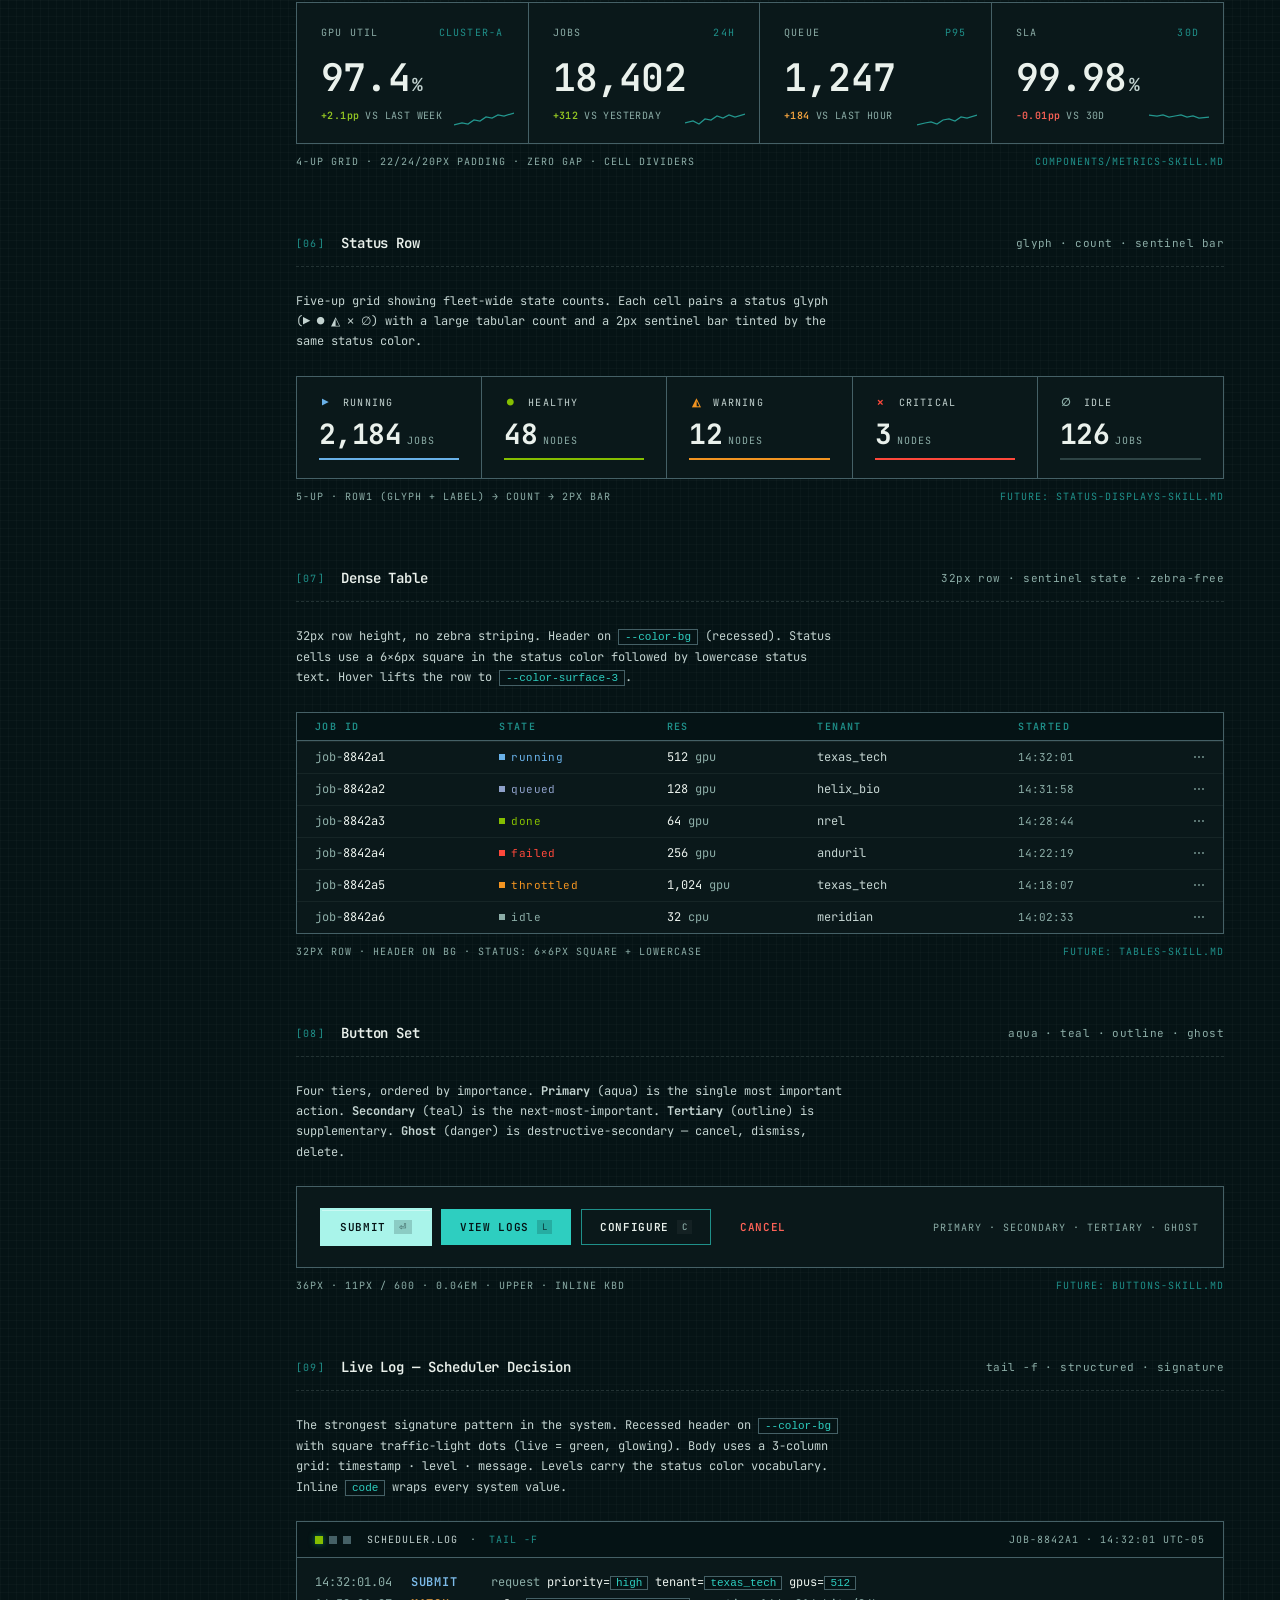
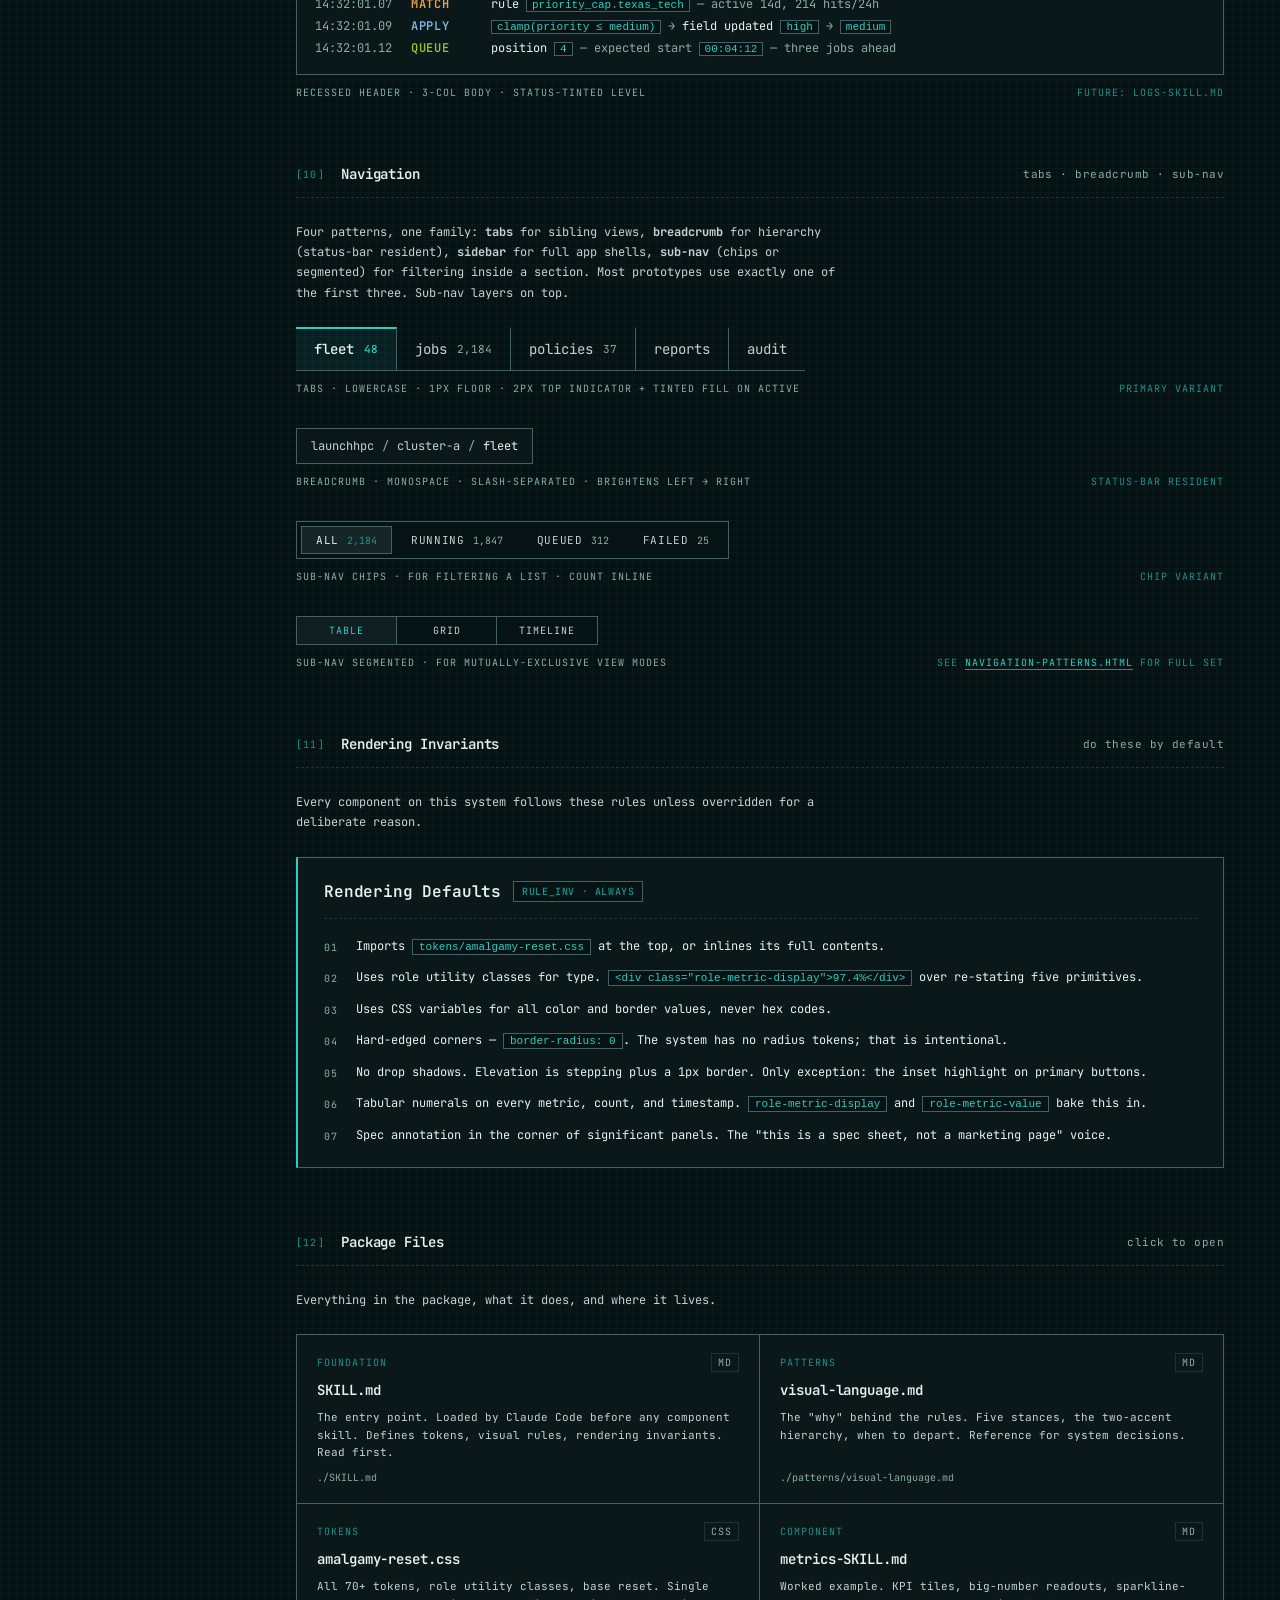
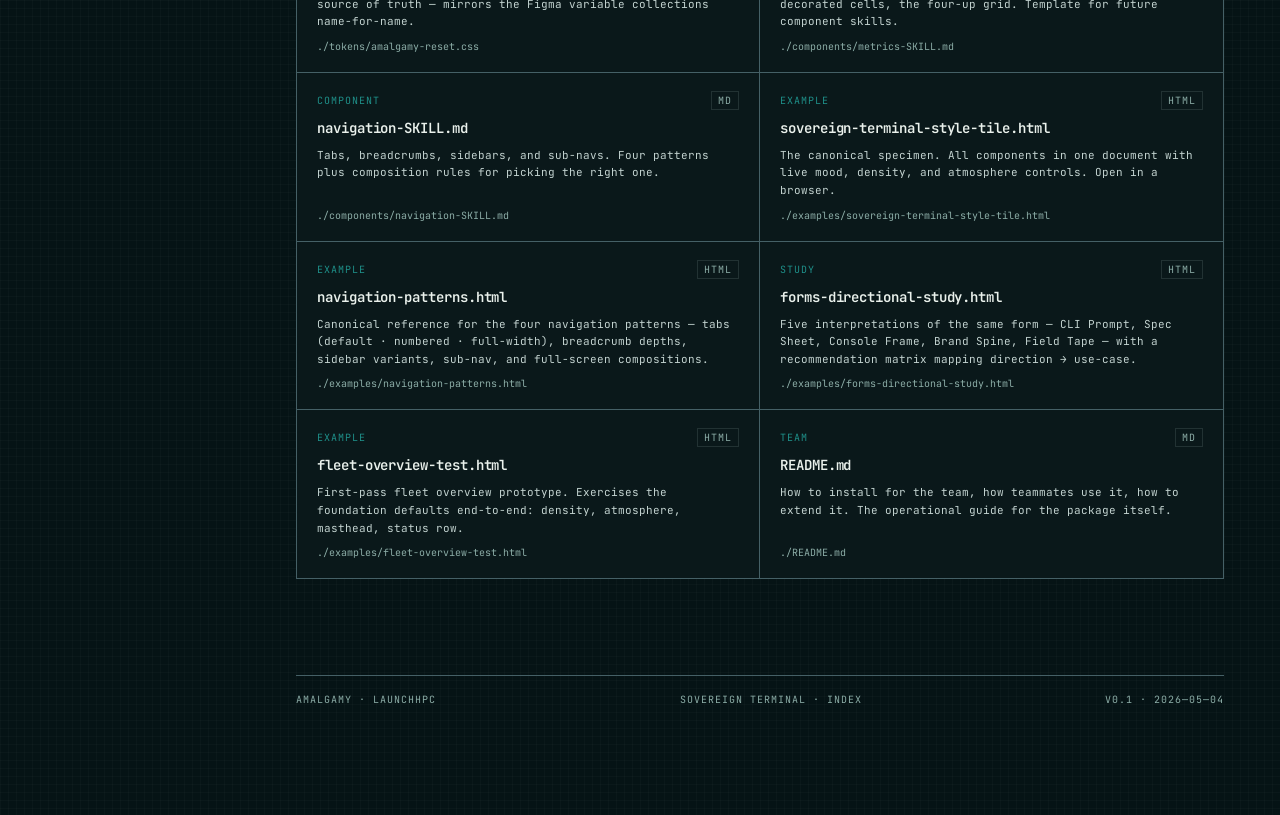
==== commit a08db02a: "Propagate v0.2.0 tokens through skills, examples, and index Updates the broader design system surfac" ====
--- a/index.html
+++ b/index.html
@@ -15,47 +15,53 @@
    * ============================================================ */
 
   :root {
-    /* SURFACE */
-    --color-bg:               #011619;
-    --color-surface-1:        #0A2125;
-    --color-surface-2:        #143034;
-    --color-surface-3:        #1A3A40;
-
-    /* BORDER */
-    --color-border-subtle:    #1E3A40;
-    --color-border-default:   #284C53;
-    --color-border-strong:    #284C53;
-
-    /* TEXT */
-    --color-text-primary:     #DCE8E6;
-    --color-text-secondary:   #8AA6A4;
-    --color-text-tertiary:    #54706E;
-    --color-text-faint:       #2A4448;
-    --color-text-inverse:     #011619;
-
-    /* BRAND */
-    --color-accent:           #2ECEC0;
-    --color-accent-hover:     #45D9CD;
-    --color-accent-subtle:    #1F908A;
-    --color-accent-secondary: #A9F4EA;
-
-    /* STATUS */
-    --color-success:          #0DC378;
-    --color-success-text:     #2CC988;
-    --color-warning:          #C99A3F;
-    --color-warning-text:     #CCA658;
-    --color-danger:           #C8533B;
-    --color-danger-text:      #CB6955;
+    /* SURFACE — v0.2 darker Clear-teal ramp */
+    --color-bg:               #051315;
+    --color-surface-1:        #0A181A;
+    --color-surface-2:        #0F1E20;
+    --color-surface-3:        #162526;
+
+    /* BORDER — strong now visibly distinct from default */
+    --color-border-subtle:    #162526;
+    --color-border-default:   #223233;
+    --color-border-strong:    #456066;
+
+    /* TEXT — all tiers WCAG AA on every surface */
+    --color-text-primary:     #EAF1EC;
+    --color-text-secondary:   #C3D3D0;
+    --color-text-tertiary:    #8CADA7;
+    --color-text-faint:       #78948F;
+    --color-text-inverse:     #051315;
+
+    /* BRAND — full state ramps */
+    --color-accent:                    #2ECEC0;
+    --color-accent-hover:              #45D9CD;
+    --color-accent-active:             #27AFA3;
+    --color-accent-disabled:           #2E827C;
+    --color-accent-subtle:             #1F908A;
+    --color-accent-muted-bg:           #082223;
+    --color-accent-secondary:          #A9F4EA;
+    --color-accent-secondary-hover:    #B3F5ED;
+    --color-accent-secondary-active:   #90CFC7;
+    --color-accent-secondary-disabled: #65938F;
+
+    /* STATUS — retuned for new surface palette + AA */
+    --color-success:          #85BE00;
+    --color-success-text:     #94C623;
+    --color-warning:          #F29421;
+    --color-warning-text:     #F1A23F;
+    --color-danger:           #FE483B;
+    --color-danger-text:      #FB6156;
     --color-info:             #69B1E8;
-    --color-info-text:        #7AB9E8;
+    --color-info-text:        #7CBBE9;
     --color-status-queued:    #8EA0C9;
-    --color-neutral:          #3E5A5E;
-    --color-neutral-text:     #8AA6A4;
-
-    /* VIZ */
-    --color-viz-1:            #D11A6E;
-    --color-viz-2:            #E5C739;
-    --color-viz-3:            #9988C2;
+    --color-neutral:          #2E4445;
+    --color-neutral-text:     #649497;
+
+    /* VIZ — categorical (first 3 shown; full set at viz-categorical-1..8) */
+    --color-viz-categorical-1: #2ECEC0;  /* teal */
+    --color-viz-categorical-2: #E5C739;  /* amber */
+    --color-viz-categorical-3: #D11A6E;  /* magenta */
 
     /* TYPOGRAPHY */
     --font-mono: 'JetBrains Mono', ui-monospace, SFMono-Regular, Menlo, monospace;
@@ -68,7 +74,7 @@
     background: var(--color-bg);
     color: var(--color-text-primary);
     font-family: var(--font-mono);
-    font-size: 13px;
+    font-size: 16px;
     line-height: 1.5;
     -webkit-font-smoothing: antialiased;
     font-variant-ligatures: none;
@@ -392,21 +398,25 @@
     text-align: right;
     letter-spacing: 0.04em;
   }
-  .role-display     { font-family: var(--font-mono); font-size: 48px; font-weight: 700; line-height: 1.1; letter-spacing: -0.025em; font-variant-numeric: tabular-nums; }
-  .role-title       { font-family: var(--font-mono); font-size: 22px; font-weight: 600; line-height: 1.1; letter-spacing: -0.01em; }
-  .role-heading     { font-family: var(--font-mono); font-size: 14px; font-weight: 600; line-height: 1.5; }
-  .role-body        { font-family: var(--font-mono); font-size: 13px; font-weight: 400; line-height: 1.5; }
-  .role-body-sm     { font-family: var(--font-mono); font-size: 12px; font-weight: 400; line-height: 1.5; }
-  .role-secondary   { font-family: var(--font-mono); font-size: 11px; font-weight: 400; line-height: 1.5; color: var(--color-text-secondary); }
-  .role-metric-display { font-family: var(--font-mono); font-size: 38px; font-weight: 700; line-height: 1.1; letter-spacing: -0.025em; font-variant-numeric: tabular-nums; }
-  .role-metric-value   { font-family: var(--font-mono); font-size: 28px; font-weight: 700; line-height: 1.1; letter-spacing: -0.01em; font-variant-numeric: tabular-nums; }
-  .role-label       { font-family: var(--font-mono); font-size: 10px; font-weight: 500; line-height: 1.5; letter-spacing: 0.10em; text-transform: uppercase; }
-  .role-caps        { font-family: var(--font-mono); font-size: 10px; font-weight: 500; line-height: 1.5; letter-spacing: 0.16em; text-transform: uppercase; }
-  .role-button      { font-family: var(--font-mono); font-size: 11px; font-weight: 600; line-height: 1.1; letter-spacing: 0.04em; text-transform: uppercase; }
-  .role-code        { font-family: var(--font-mono); font-size: 11px; font-weight: 400; line-height: 1.5; }
-  .role-kbd         { font-family: var(--font-mono); font-size: 9px;  font-weight: 500; line-height: 1.1; }
-  .role-narrative   { font-family: var(--font-sans); font-size: 14px; font-weight: 400; line-height: 1.7; }
-  .role-narrative-lg{ font-family: var(--font-sans); font-size: 16px; font-weight: 400; line-height: 1.7; }
+  .role-display-lg     { font-family: var(--font-mono); font-size: 64px; font-weight: 700; line-height: 1.1; letter-spacing: -0.025em; font-variant-numeric: tabular-nums; }
+  .role-display        { font-family: var(--font-mono); font-size: 48px; font-weight: 700; line-height: 1.1; letter-spacing: -0.025em; font-variant-numeric: tabular-nums; }
+  .role-display-sm     { font-family: var(--font-mono); font-size: 40px; font-weight: 700; line-height: 1.1; letter-spacing: -0.025em; font-variant-numeric: tabular-nums; }
+  .role-title          { font-family: var(--font-mono); font-size: 32px; font-weight: 700; line-height: 1.1; letter-spacing: -0.01em; }
+  .role-subtitle       { font-family: var(--font-mono); font-size: 24px; font-weight: 700; line-height: 1.1; letter-spacing: -0.01em; }
+  .role-heading        { font-family: var(--font-mono); font-size: 20px; font-weight: 700; line-height: 1.5; }
+  .role-body-lg        { font-family: var(--font-sans); font-size: 18px; font-weight: 400; line-height: 1.7; }
+  .role-body           { font-family: var(--font-mono); font-size: 16px; font-weight: 400; line-height: 1.5; }
+  .role-body-sm        { font-family: var(--font-mono); font-size: 14px; font-weight: 400; line-height: 1.5; }
+  .role-secondary      { font-family: var(--font-mono); font-size: 14px; font-weight: 400; line-height: 1.5; color: var(--color-text-secondary); }
+  .role-metric-display { font-family: var(--font-mono); font-size: 56px; font-weight: 700; line-height: 1.1; letter-spacing: -0.025em; font-variant-numeric: tabular-nums; }
+  .role-metric-value   { font-family: var(--font-mono); font-size: 40px; font-weight: 700; line-height: 1.1; letter-spacing: -0.01em; font-variant-numeric: tabular-nums; }
+  .role-label          { font-family: var(--font-mono); font-size: 12px; font-weight: 500; line-height: 1.5; letter-spacing: 0.10em; text-transform: uppercase; }
+  .role-caps           { font-family: var(--font-mono); font-size: 12px; font-weight: 500; line-height: 1.5; letter-spacing: 0.16em; text-transform: uppercase; }
+  .role-button         { font-family: var(--font-mono); font-size: 14px; font-weight: 700; line-height: 1.1; letter-spacing: 0.04em; text-transform: uppercase; }
+  .role-code           { font-family: var(--font-mono); font-size: 14px; font-weight: 400; line-height: 1.5; }
+  .role-kbd            { font-family: var(--font-mono); font-size: 11px; font-weight: 500; line-height: 1.1; }
+  .role-narrative      { font-family: var(--font-sans); font-size: 18px; font-weight: 400; line-height: 1.7; }
+  .role-narrative-lg   { font-family: var(--font-sans); font-size: 20px; font-weight: 400; line-height: 1.7; }
 
   /* ───────── COMPONENT SHOWCASE ───────── */
   .panel {
@@ -645,7 +655,7 @@
     display: inline-flex; align-items: center; gap: 10px;
     padding: 10px 18px;
     font-family: var(--font-mono);
-    font-size: 13px;
+    font-size: 14px;
     color: var(--color-text-secondary);
     text-decoration: none;
     border-right: 1px solid var(--color-border-strong);
@@ -1018,56 +1028,56 @@
 
         <div class="swatches" data-rows="auto">
           <div class="sw bordered" data-copy="--color-bg">
-            <div class="sq" style="background:#011619"></div>
+            <div class="sq" style="background:#051315"></div>
             <div class="var">--color-bg</div>
-            <div class="hex">#011619</div>
+            <div class="hex">#051315</div>
             <div class="hint">Page · recessed containers</div>
             <span class="copied">copied</span>
           </div>
           <div class="sw bordered" data-copy="--color-surface-1">
-            <div class="sq" style="background:#0A2125"></div>
+            <div class="sq" style="background:#0A181A"></div>
             <div class="var">--color-surface-1</div>
-            <div class="hex">#0A2125</div>
+            <div class="hex">#0A181A</div>
             <div class="hint">Default panel surface</div>
             <span class="copied">copied</span>
           </div>
           <div class="sw bordered" data-copy="--color-surface-2">
-            <div class="sq" style="background:#143034"></div>
+            <div class="sq" style="background:#0F1E20"></div>
             <div class="var">--color-surface-2</div>
-            <div class="hex">#143034</div>
+            <div class="hex">#0F1E20</div>
             <div class="hint">Elevated · selected · modal</div>
             <span class="copied">copied</span>
           </div>
           <div class="sw bordered" data-copy="--color-surface-3">
-            <div class="sq" style="background:#1A3A40"></div>
+            <div class="sq" style="background:#162526"></div>
             <div class="var">--color-surface-3</div>
-            <div class="hex">#1A3A40</div>
+            <div class="hex">#162526</div>
             <div class="hint">Top-of-stack · row hover</div>
             <span class="copied">copied</span>
           </div>
         </div>
 
-        <p class="note" style="margin-top: 32px;"><strong>Border.</strong> Subtle for internal/dashed dividers, default and strong (same hex) for outer panel borders.</p>
+        <p class="note" style="margin-top: 32px;"><strong>Border.</strong> Subtle for internal/dashed dividers, default and strong now visibly distinct (v0.2 lifted strong significantly).</p>
 
         <div class="swatches" data-rows="auto">
           <div class="sw" data-copy="--color-border-subtle">
-            <div class="sq" style="background:#1E3A40"></div>
+            <div class="sq" style="background:#162526"></div>
             <div class="var">--color-border-subtle</div>
-            <div class="hex">#1E3A40</div>
+            <div class="hex">#162526</div>
             <div class="hint">Internal · dashed dividers</div>
             <span class="copied">copied</span>
           </div>
           <div class="sw" data-copy="--color-border-default">
-            <div class="sq" style="background:#284C53"></div>
+            <div class="sq" style="background:#223233"></div>
             <div class="var">--color-border-default</div>
-            <div class="hex">#284C53</div>
+            <div class="hex">#223233</div>
             <div class="hint">Standard divider</div>
             <span class="copied">copied</span>
           </div>
           <div class="sw" data-copy="--color-border-strong">
-            <div class="sq" style="background:#284C53"></div>
+            <div class="sq" style="background:#456066"></div>
             <div class="var">--color-border-strong</div>
-            <div class="hex">#284C53</div>
+            <div class="hex">#456066</div>
             <div class="hint">Outer panel border</div>
             <span class="copied">copied</span>
           </div>
@@ -1079,34 +1089,41 @@
           </div>
         </div>
 
-        <p class="note" style="margin-top: 32px;"><strong>Text.</strong> A 4-step hierarchy plus an inverse for text on aqua/teal buttons.</p>
+        <p class="note" style="margin-top: 32px;"><strong>Text.</strong> All tiers pass WCAG AA 4.5:1 on every surface in the system.</p>
 
         <div class="swatches" data-rows="auto">
           <div class="sw" data-copy="--color-text-primary">
-            <div class="sq" style="background:#DCE8E6"></div>
+            <div class="sq" style="background:#EAF1EC"></div>
             <div class="var">--color-text-primary</div>
-            <div class="hex">#DCE8E6</div>
-            <div class="hint">Body · headings</div>
+            <div class="hex">#EAF1EC</div>
+            <div class="hint">Body · headings · 13.79:1</div>
             <span class="copied">copied</span>
           </div>
           <div class="sw" data-copy="--color-text-secondary">
-            <div class="sq" style="background:#8AA6A4"></div>
+            <div class="sq" style="background:#C3D3D0"></div>
             <div class="var">--color-text-secondary</div>
-            <div class="hex">#8AA6A4</div>
-            <div class="hint">Meta · captions</div>
+            <div class="hex">#C3D3D0</div>
+            <div class="hint">Meta · captions · 10.21:1 (AAA)</div>
             <span class="copied">copied</span>
           </div>
           <div class="sw" data-copy="--color-text-tertiary">
-            <div class="sq" style="background:#54706E"></div>
+            <div class="sq" style="background:#8CADA7"></div>
             <div class="var">--color-text-tertiary</div>
-            <div class="hex">#54706E</div>
-            <div class="hint">Timestamps · faint</div>
+            <div class="hex">#8CADA7</div>
+            <div class="hint">Timestamps · faint · 6.52:1</div>
+            <span class="copied">copied</span>
+          </div>
+          <div class="sw" data-copy="--color-text-faint">
+            <div class="sq" style="background:#78948F"></div>
+            <div class="var">--color-text-faint</div>
+            <div class="hex">#78948F</div>
+            <div class="hint">Decorative · 4.85:1</div>
             <span class="copied">copied</span>
           </div>
           <div class="sw bordered" data-copy="--color-text-inverse">
-            <div class="sq" style="background:#011619"></div>
+            <div class="sq" style="background:#051315"></div>
             <div class="var">--color-text-inverse</div>
-            <div class="hex">#011619</div>
+            <div class="hex">#051315</div>
             <div class="hint">On aqua/teal buttons</div>
             <span class="copied">copied</span>
           </div>
@@ -1165,23 +1182,23 @@
             <span class="copied">copied</span>
           </div>
           <div class="sw" data-copy="--color-success">
-            <div class="sq" style="background:#0DC378"></div>
+            <div class="sq" style="background:#85BE00"></div>
             <div class="var">--color-success</div>
-            <div class="hex">#0DC378</div>
-            <div class="hint">healthy · done</div>
+            <div class="hex">#85BE00</div>
+            <div class="hint">healthy · olive-lime</div>
             <span class="copied">copied</span>
           </div>
           <div class="sw" data-copy="--color-warning">
-            <div class="sq" style="background:#C99A3F"></div>
+            <div class="sq" style="background:#F29421"></div>
             <div class="var">--color-warning</div>
-            <div class="hex">#C99A3F</div>
+            <div class="hex">#F29421</div>
             <div class="hint">warn · throttled</div>
             <span class="copied">copied</span>
           </div>
           <div class="sw" data-copy="--color-danger">
-            <div class="sq" style="background:#C8533B"></div>
+            <div class="sq" style="background:#FE483B"></div>
             <div class="var">--color-danger</div>
-            <div class="hex">#C8533B</div>
+            <div class="hex">#FE483B</div>
             <div class="hint">critical · failed</div>
             <span class="copied">copied</span>
           </div>
@@ -1193,24 +1210,31 @@
             <span class="copied">copied</span>
           </div>
           <div class="sw" data-copy="--color-neutral">
-            <div class="sq" style="background:#3E5A5E"></div>
+            <div class="sq" style="background:#2E4445"></div>
             <div class="var">--color-neutral</div>
-            <div class="hex">#3E5A5E</div>
-            <div class="hint">idle</div>
-            <span class="copied">copied</span>
-          </div>
-          <div class="sw" data-copy="--color-viz-1">
+            <div class="hex">#2E4445</div>
+            <div class="hint">idle · fill only</div>
+            <span class="copied">copied</span>
+          </div>
+          <div class="sw" data-copy="--color-viz-categorical-1">
+            <div class="sq" style="background:#2ECEC0"></div>
+            <div class="var">--color-viz-categorical-1</div>
+            <div class="hex">#2ECEC0</div>
+            <div class="hint">viz · teal · series 1</div>
+            <span class="copied">copied</span>
+          </div>
+          <div class="sw" data-copy="--color-viz-categorical-2">
+            <div class="sq" style="background:#E5C739"></div>
+            <div class="var">--color-viz-categorical-2</div>
+            <div class="hex">#E5C739</div>
+            <div class="hint">viz · amber · series 2</div>
+            <span class="copied">copied</span>
+          </div>
+          <div class="sw" data-copy="--color-viz-categorical-3">
             <div class="sq" style="background:#D11A6E"></div>
-            <div class="var">--color-viz-1</div>
+            <div class="var">--color-viz-categorical-3</div>
             <div class="hex">#D11A6E</div>
-            <div class="hint">viz · magenta</div>
-            <span class="copied">copied</span>
-          </div>
-          <div class="sw" data-copy="--color-viz-2">
-            <div class="sq" style="background:#E5C739"></div>
-            <div class="var">--color-viz-2</div>
-            <div class="hex">#E5C739</div>
-            <div class="hint">viz · amber</div>
+            <div class="hint">viz · magenta · series 3</div>
             <span class="copied">copied</span>
           </div>
         </div>
